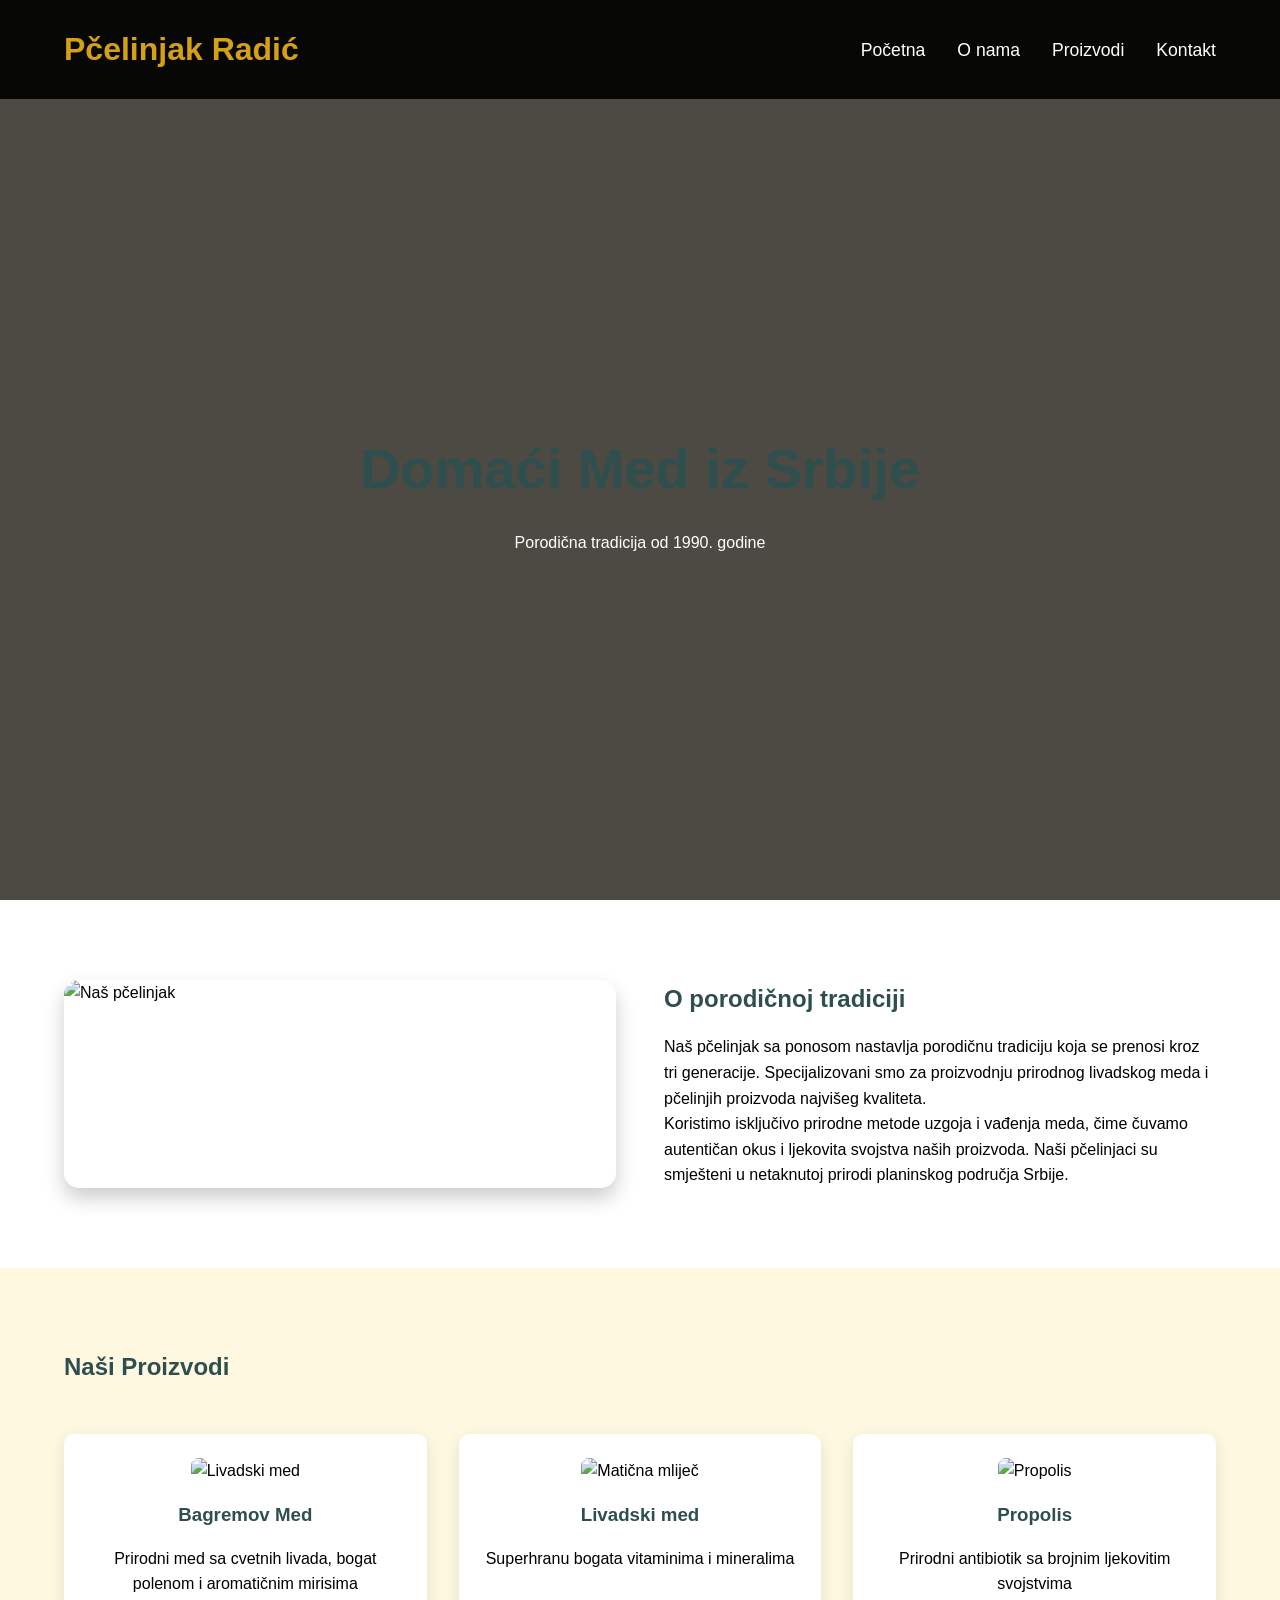
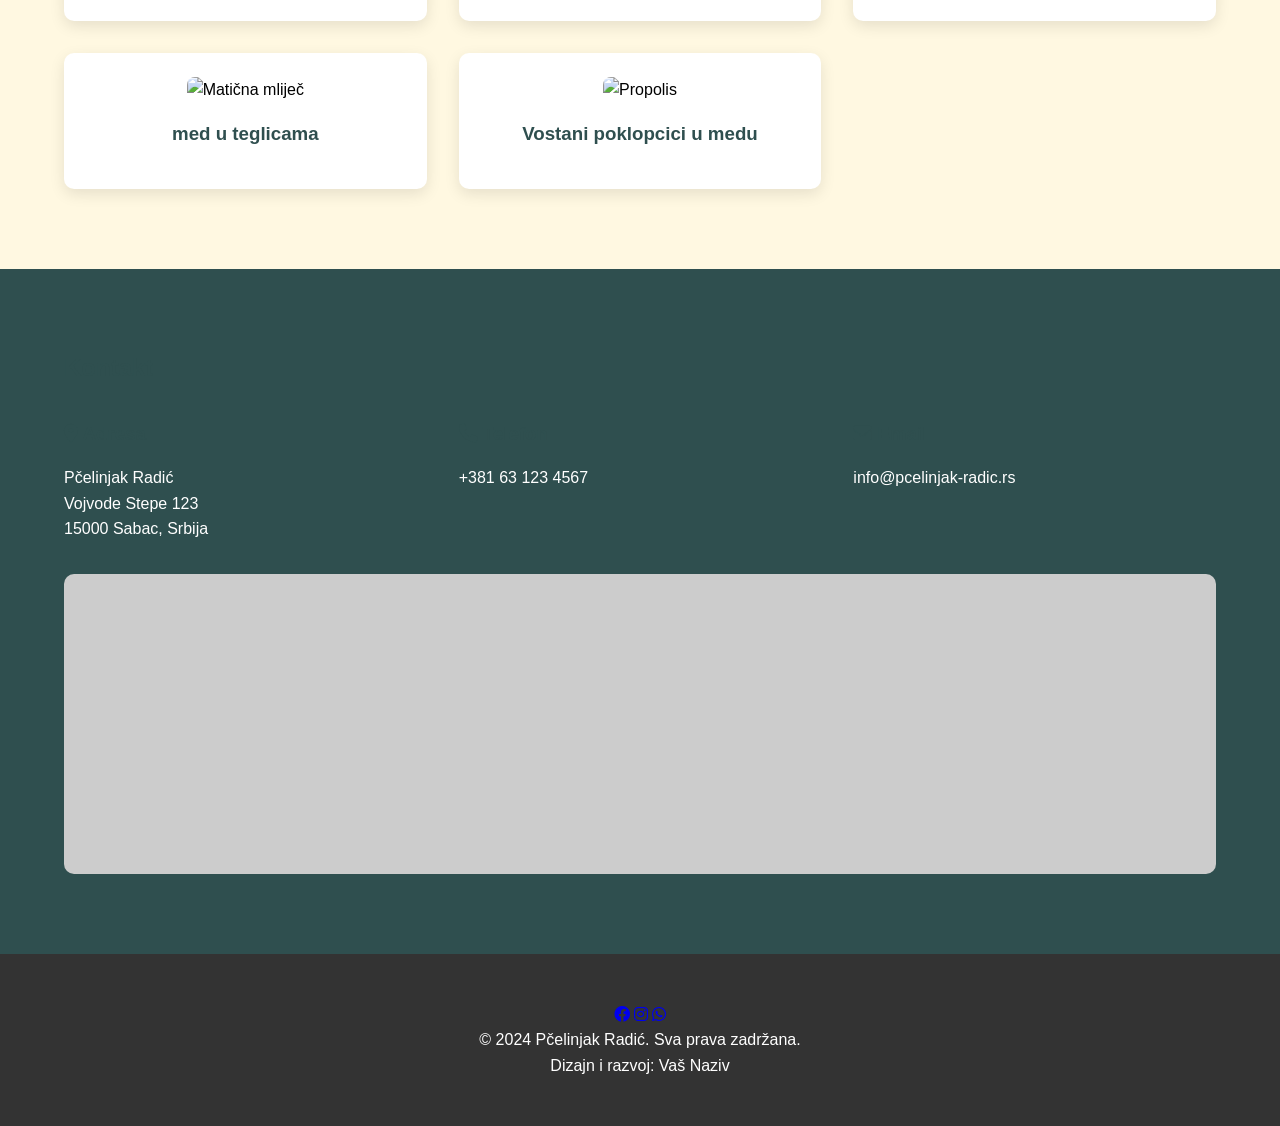
==== index.html @ 293cdcd5 "Update index.html" ====
<!DOCTYPE html>
<html lang="sr-RS" dir="ltr">
<head>
    <meta charset="UTF-8">
    <meta name="viewport" content="width=device-width, initial-scale=1.0">
    <meta name="description" content="Porodični pčelinjak Radić - Proizvodnja prirodnog meda i pčelinjih proizvoda. Tradicija od 1990. godine sa ljubavlju prema pčelama.">
    <meta name="keywords" content="med, pčelinjak, prirodni med, livadski med, matična mliječ, pčelinji vosak, Radić">
    <meta name="author" content="Pčelinjak Radić">
    <meta property="og:title" content="Pčelinjak Radić - Domaći Med iz Srbije">
    <meta property="og:type" content="website">
    <link rel="canonical" href="https://www.pcelinjak-racic.rs">
    
    <title>Pčelinjak Radić - Proizvodnja Prirodnog Meda</title>
    <link rel="stylesheet" href="https://cdnjs.cloudflare.com/ajax/libs/font-awesome/6.0.0/css/all.min.css">
    <style>
        /* Reset i osnovni stilovi */
        * {
            margin: 0;
            padding: 0;
            box-sizing: border-box;
            font-family: 'Segoe UI', Tahoma, Geneva, Verdana, sans-serif;
        }

        :root {
            --primary-color: #d4a017;
            --secondary-color: #2f4f4f;
            --light-color: #fff8e1;
        }

        body {
            background-color: var(--light-color);
            overflow-x: hidden;
            line-height: 1.6;
        }

        h1, h2, h3 {
            color: var(--secondary-color);
            margin-bottom: 1rem;
        }

        /* Header */
        header {
            background: linear-gradient(rgba(0,0,0,0.7), rgba(0,0,0,0.7)), url('https://i.imgur.com/X7SrD2R.png');
            background-size: cover;
            background-position: center;
            height: 100vh;
            color: white;
            position: relative;
        }

        /* Navigacija */
        nav {
            display: flex;
            justify-content: space-between;
            padding: 1.5rem 5%;
            position: fixed;
            width: 100%;
            background: rgba(0,0,0,0.9);
            z-index: 1000;
        }

        .logo {
            font-size: 2rem;
            color: var(--primary-color);
            font-weight: 700;
        }

        .nav-links {
            display: flex;
            gap: 2rem;
            align-items: center;
        }

        .nav-links a {
            color: white;
            text-decoration: none;
            transition: 0.3s;
            font-size: 1.1rem;
        }

        .mobile-menu-btn {
            display: none;
            background: none;
            border: none;
            color: white;
            font-size: 1.5rem;
            cursor: pointer;
        }

        /* Hero sekcija */
        .hero {
            display: flex;
            align-items: center;
            justify-content: center;
            height: 100%;
            text-align: center;
            padding-top: 80px;
        }

        .hero-content h1 {
            font-size: 3.5rem;
            margin-bottom: 1rem;
            animation: slideDown 1s ease;
        }

        /* O nama sekcija */
        .about {
            padding: 5rem 5%;
            display: grid;
            grid-template-columns: 1fr 1fr;
            gap: 3rem;
            background: white;
        }

        .about-img {
            border-radius: 15px;
            overflow: hidden;
            box-shadow: 0 10px 20px rgba(0,0,0,0.2);
        }

        .about-img img {
            width: 100%;
            height: 100%;
            object-fit: cover;
        }

        /* Proizvodi sekcija */
        .products {
            padding: 5rem 5%;
        }

        .product-grid {
            display: grid;
            grid-template-columns: repeat(auto-fit, minmax(300px, 1fr));
            gap: 2rem;
            margin-top: 3rem;
        }

        .product-card {
            background: white;
            padding: 1.5rem;
            border-radius: 10px;
            box-shadow: 0 5px 15px rgba(0,0,0,0.1);
            transition: 0.3s;
            text-align: center;
        }

        .product-card img {
            width: 100%;
            height: 200px;
            object-fit: cover;
            border-radius: 8px;
            margin-bottom: 1rem;
        }

        /* Kontakt sekcija */
        .contact {
            padding: 5rem 5%;
            background: var(--secondary-color);
            color: white;
        }

        .contact-info {
            display: grid;
            grid-template-columns: repeat(auto-fit, minmax(250px, 1fr));
            gap: 2rem;
            margin-top: 2rem;
        }

        .contact-map {
            height: 300px;
            background: #ccc;
            margin-top: 2rem;
            border-radius: 10px;
            overflow: hidden;
        }

        /* Footer */
        footer {
            background: #333;
            color: white;
            padding: 3rem 5%;
            text-align: center;
        }

        /* Responsive design */
        @media (max-width: 768px) {
            .nav-links {
                display: none;
                position: fixed;
                top: 70px;
                left: 0;
                right: 0;
                background: rgba(0,0,0,0.9);
                flex-direction: column;
                padding: 2rem;
                text-align: center;
            }

            .nav-links.active {
                display: flex;
            }

            .mobile-menu-btn {
                display: block;
            }

            .about {
                grid-template-columns: 1fr;
            }

            .hero-content h1 {
                font-size: 2.5rem;
            }
        }

        @keyframes slideDown {
            from { transform: translateY(-50px); opacity: 0; }
            to { transform: translateY(0); opacity: 1; }
        }
    </style>
</head>
<body>
    <header>
        <nav>
            <div class="logo">Pčelinjak Radić</div>
            <button class="mobile-menu-btn"><i class="fas fa-bars"></i></button>
            <div class="nav-links">
                <a href="#home">Početna</a>
                <a href="#about">O nama</a>
                <a href="#products">Proizvodi</a>
                <a href="#contact">Kontakt</a>
            </div>
        </nav>

        <div class="hero">
            <div class="hero-content">
                <h1>Domaći Med iz Srbije</h1>
                <p>Porodična tradicija od 1990. godine</p>
            </div>
        </div>
    </header>

    <section id="about" class="about">
        <div class="about-img">
            <img src="https://i.imgur.com/X7SrD2R.png" alt="Naš pčelinjak">
        </div>
        <div class="about-content">
            <h2>O porodičnoj tradiciji</h2>
            <p>Naš pčelinjak sa ponosom nastavlja porodičnu tradiciju koja se prenosi kroz tri generacije. Specijalizovani smo za proizvodnju prirodnog livadskog meda i pčelinjih proizvoda najvišeg kvaliteta.</p>
            <p>Koristimo isključivo prirodne metode uzgoja i vađenja meda, čime čuvamo autentičan okus i ljekovita svojstva naših proizvoda. Naši pčelinjaci su smješteni u netaknutoj prirodi planinskog područja Srbije.</p>
        </div>
    </section>

    <section id="products" class="products">
        <h2>Naši Proizvodi</h2>
        <div class="product-grid">
            <div class="product-card">
                <img src="https://i.imgur.com/xYsUoXk.jpeg" alt="Livadski med">
                <h3>Bagremov Med</h3>
                <p>Prirodni med sa cvetnih livada, bogat polenom i aromatičnim mirisima</p>
            </div>
            <div class="product-card">
                <img src="https://i.imgur.com/Kaq1NYM.jpeg" alt="Matična mliječ">
                <h3>Livadski med</h3>
                <p>Superhranu bogata vitaminima i mineralima</p>
            </div>

            <div class="product-card">
                <img src="https://i.imgur.com/5dcVVcs.jpeg" alt="Propolis">
                <h3>Propolis</h3>
                <p>Prirodni antibiotik sa brojnim ljekovitim svojstvima</p>
            </div>
            <div class="product-card">
                <img src="https://i.imgur.com/Fu16K27.jpeg" alt="Matična mliječ">
                <h3>med u teglicama</h3>
            </div>
            <div class="product-card">
                <img src="https://i.imgur.com/QdK9xrw.png" alt="Propolis">
                <h3>Vostani poklopcici u medu</h3>
            </div>
        </div>
    </section>

    <section id="contact" class="contact">
        <h2>Kontakt</h2>
        <div class="contact-info">
            <div>
                <h3><i class="fas fa-map-marker-alt"></i> Adresa</h3>
                <p>Pčelinjak Radić<br>Vojvode Stepe 123<br>15000 Sabac, Srbija</p>
            </div>
            <div>
                <h3><i class="fas fa-phone"></i> Telefon</h3>
                <p>+381 63 123 4567</p>
            </div>
            <div>
                <h3><i class="fas fa-envelope"></i> Email</h3>
                <p>info@pcelinjak-radic.rs</p>
            </div>
        </div>
        <div class="contact-map">
            <!-- Ubaciti Google Maps iframe -->
            <iframe src="https://www.google.com/maps/embed/v1/place?q=pcelinjak+radic&key=AIzaSyBFw0Qbyq9zTFTd-tUY6dZWTgaQzuU17R8" 
                    width="100%" 
                    height="300" 
                    style="border:0;" 
                    allowfullscreen="" 
                    loading="lazy" 
                    referrerpolicy="no-referrer-when-downgrade">
            </iframe>
        </div>
    </section>

    <footer>
        <div class="social-links">
            <a href="#"><i class="fab fa-facebook"></i></a>
            <a href="#"><i class="fab fa-instagram"></i></a>
            <a href="#"><i class="fab fa-whatsapp"></i></a>
        </div>
        <p>&copy; 2024 Pčelinjak Radić. Sva prava zadržana.</p>
        <p>Dizajn i razvoj: Vaš Naziv</p>
    </footer>

    <script src="https://code.jquery.com/jquery-3.6.0.min.js"></script>
<script>
    // Mobile menu
    $('.mobile-menu-btn').click(function() {
        $('.nav-links').toggleClass('active');
    });

    // Smooth scroll i zatvaranje menija
    $('.nav-links a').on('click', function(e) {
        e.preventDefault();
        const target = $(this).attr('href');
        
        // Zatvori mobilni meni
        $('.nav-links').removeClass('active');
        
        // Smooth scroll do sekcije
        $('html, body').animate({
            scrollTop: $(target).offset().top - 70
        }, 500);
    });

    // Animacija proizvoda
    $(window).scroll(function() {
        $('.product-card').each(function() {
            if ($(this).offset().top < $(window).scrollTop() + $(window).height() * 0.8) {
                $(this).css({
                    'transform': 'translateY(0)',
                    'opacity': '1'
                });
            }
        });
    });

    // Zatvaranje menija pri kliku van njega (za mobilni prikaz)
    $(document).on('click', function(e) {
        if (!$(e.target).closest('.nav-links, .mobile-menu-btn').length) {
            $('.nav-links').removeClass('active');
        }
    });
</script>
</body>
</html>
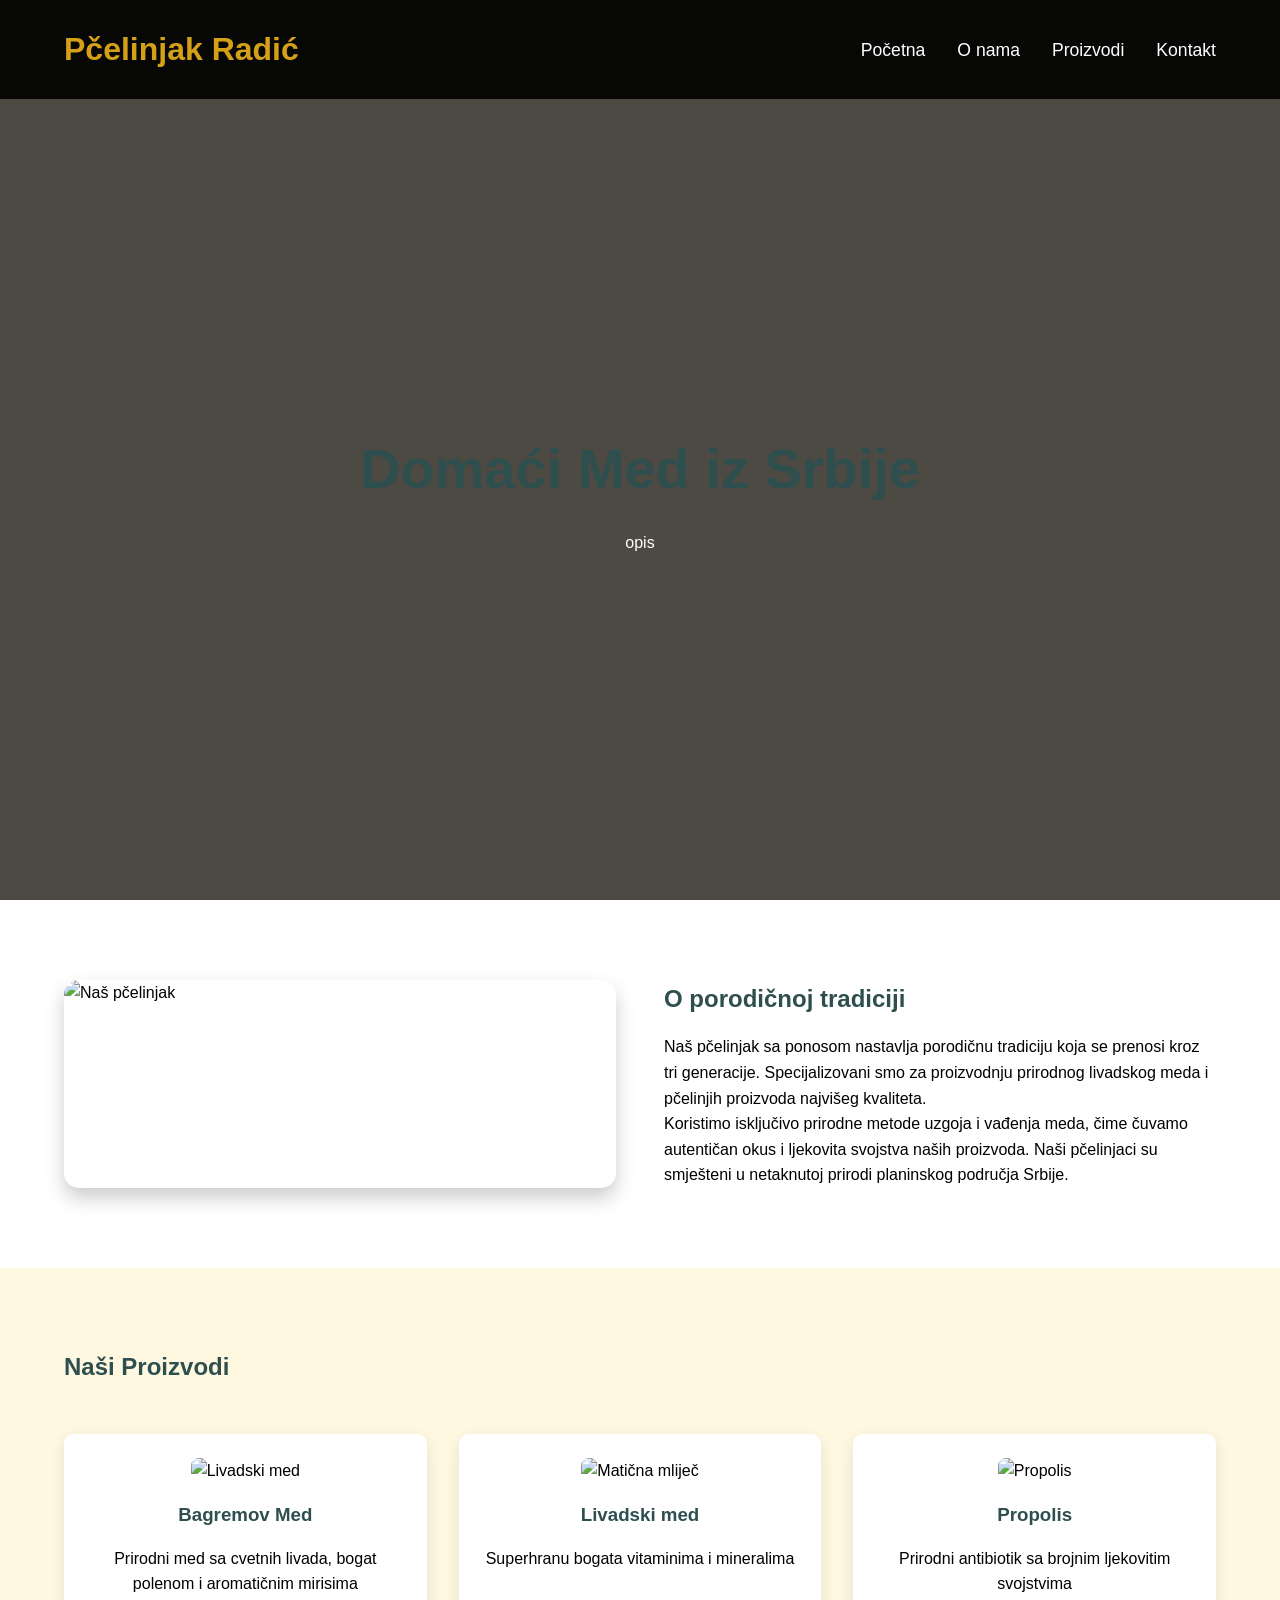
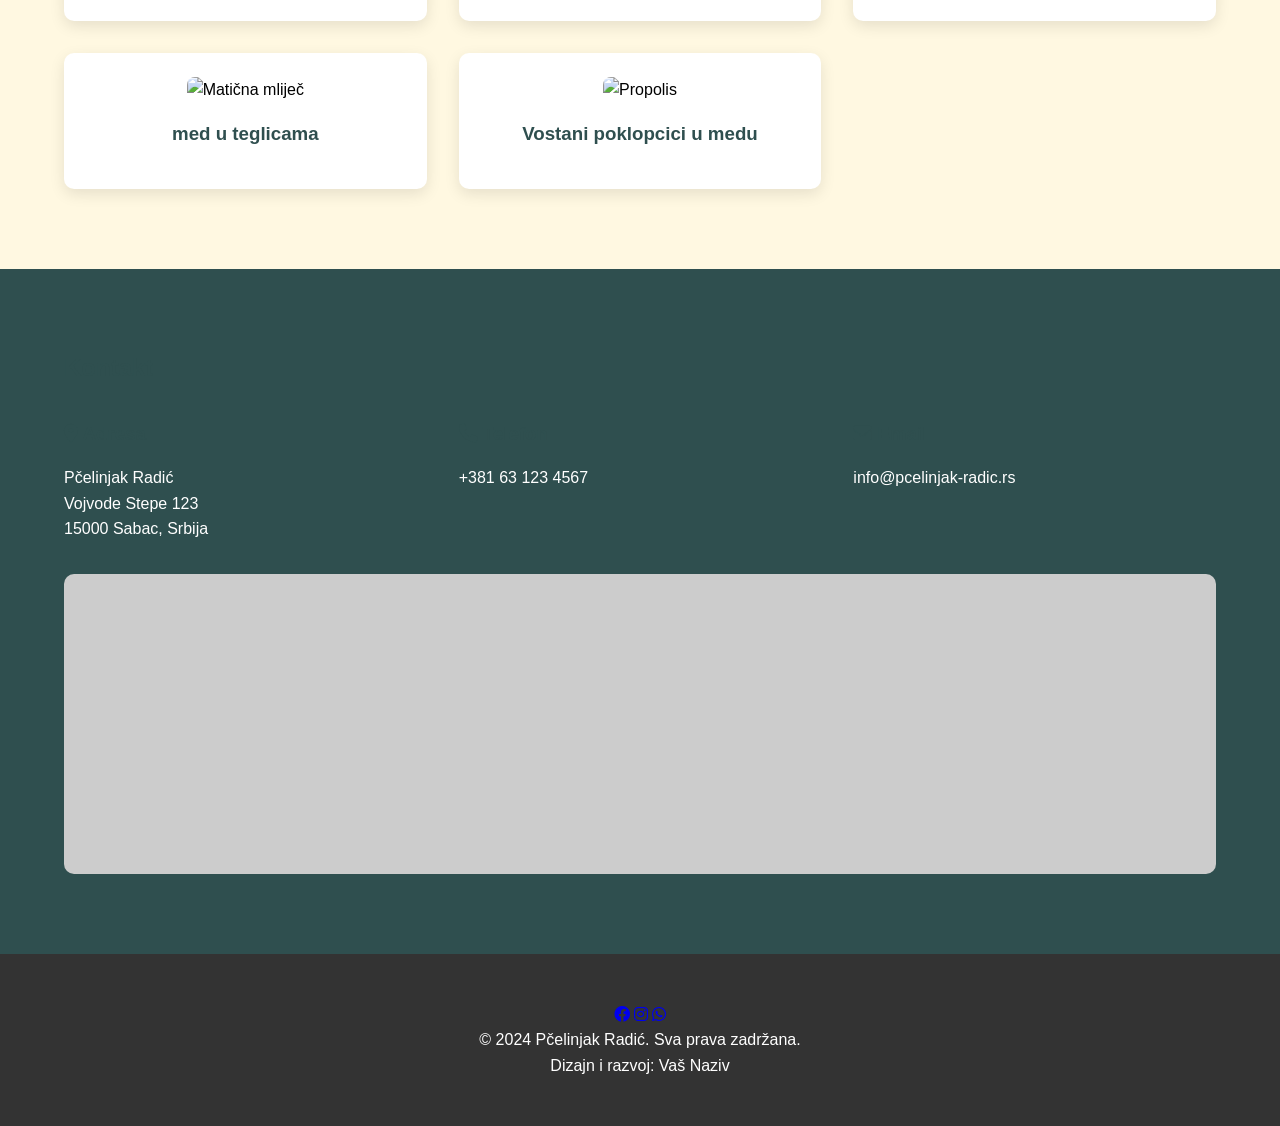
==== commit f90ab0a7: "Update index.html" ====
--- a/index.html
+++ b/index.html
@@ -3,7 +3,7 @@
 <head>
     <meta charset="UTF-8">
     <meta name="viewport" content="width=device-width, initial-scale=1.0">
-    <meta name="description" content="Porodični pčelinjak Radić - Proizvodnja prirodnog meda i pčelinjih proizvoda. Tradicija od 1990. godine sa ljubavlju prema pčelama.">
+    <meta name="description" content="Porodični pčelinjak Radić - Proizvodnja prirodnog meda i pčelinjih proizvoda">
     <meta name="keywords" content="med, pčelinjak, prirodni med, livadski med, matična mliječ, pčelinji vosak, Radić">
     <meta name="author" content="Pčelinjak Radić">
     <meta property="og:title" content="Pčelinjak Radić - Domaći Med iz Srbije">
@@ -236,7 +236,7 @@
         <div class="hero">
             <div class="hero-content">
                 <h1>Domaći Med iz Srbije</h1>
-                <p>Porodična tradicija od 1990. godine</p>
+                <p>opis</p>
             </div>
         </div>
     </header>
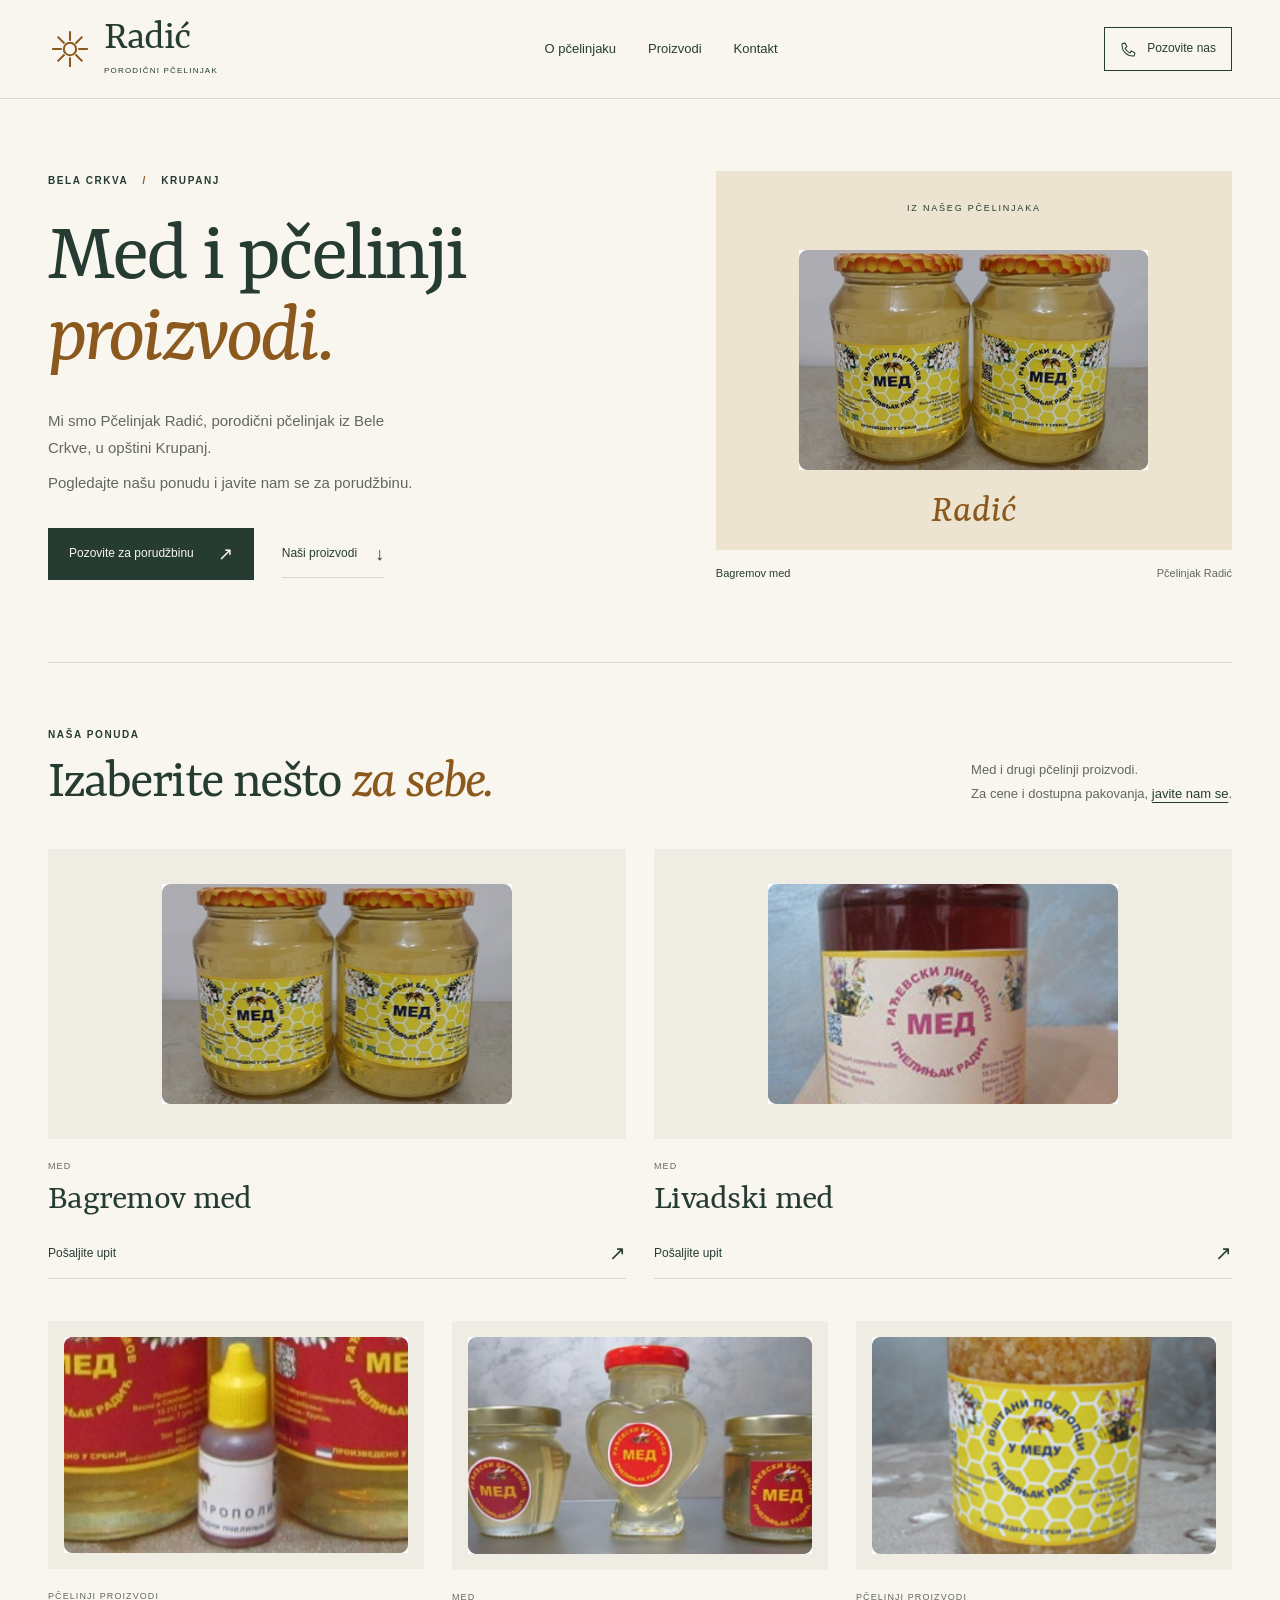
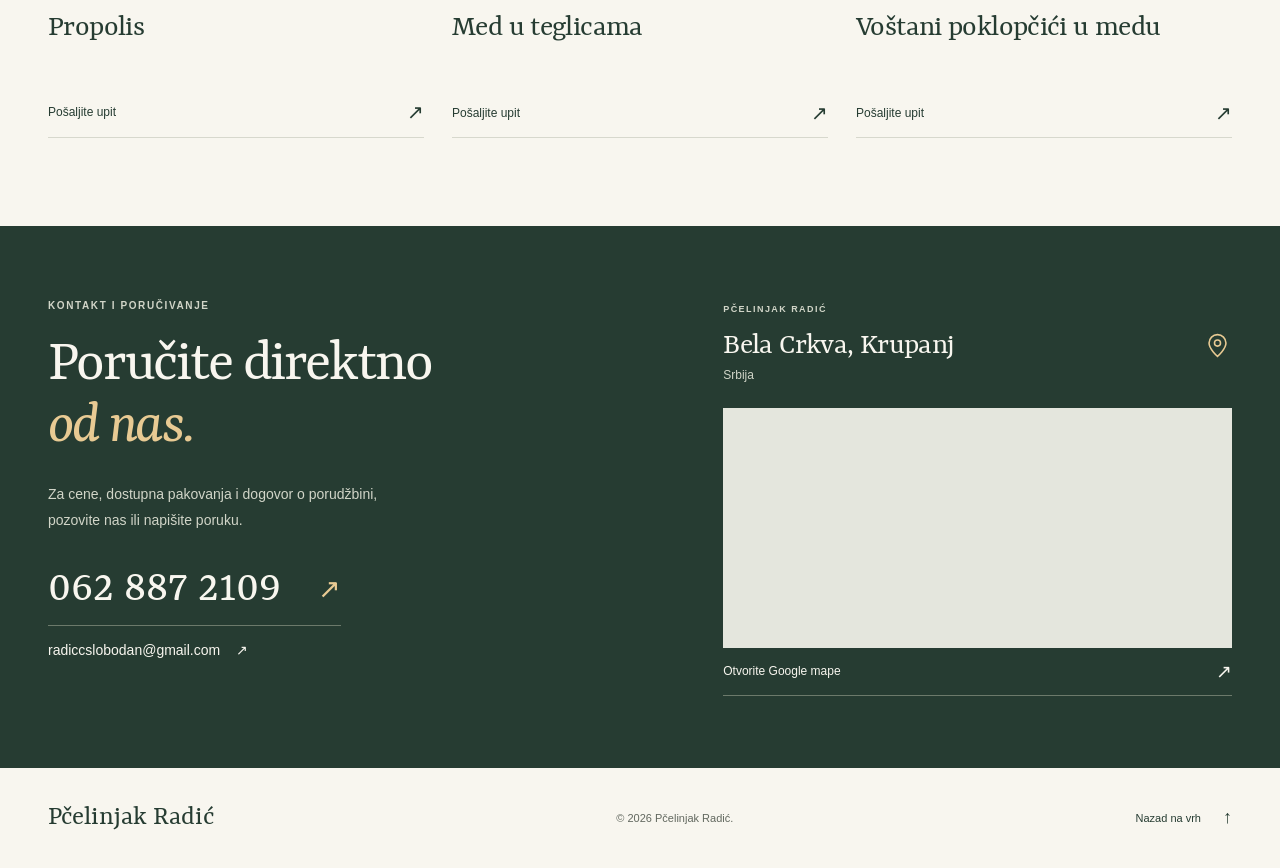
==== commit ccaf1ad4: "Redizajn sajta Pčelinjak Radić" ====
--- a/index.html
+++ b/index.html
@@ -1,365 +1,118 @@
 <!DOCTYPE html>
-<html lang="sr-RS" dir="ltr">
+<html lang="sr-Latn">
 <head>
-    <meta charset="UTF-8">
-    <meta name="viewport" content="width=device-width, initial-scale=1.0">
-    <meta name="description" content="Porodični pčelinjak Radić - Proizvodnja prirodnog meda i pčelinjih proizvoda">
-    <meta name="keywords" content="med, pčelinjak, prirodni med, livadski med, matična mliječ, pčelinji vosak, Radić">
-    <meta name="author" content="Pčelinjak Radić">
-    <meta property="og:title" content="Pčelinjak Radić - Domaći Med iz Srbije">
-    <meta property="og:type" content="website">
-    <link rel="canonical" href="https://www.pcelinjak-racic.rs">
-    
-    <title>Pčelinjak Radić - Proizvodnja Prirodnog Meda</title>
-    <link rel="stylesheet" href="https://cdnjs.cloudflare.com/ajax/libs/font-awesome/6.0.0/css/all.min.css">
-    <style>
-        /* Reset i osnovni stilovi */
-        * {
-            margin: 0;
-            padding: 0;
-            box-sizing: border-box;
-            font-family: 'Segoe UI', Tahoma, Geneva, Verdana, sans-serif;
-        }
-
-        :root {
-            --primary-color: #d4a017;
-            --secondary-color: #2f4f4f;
-            --light-color: #fff8e1;
-        }
-
-        body {
-            background-color: var(--light-color);
-            overflow-x: hidden;
-            line-height: 1.6;
-        }
-
-        h1, h2, h3 {
-            color: var(--secondary-color);
-            margin-bottom: 1rem;
-        }
-
-        /* Header */
-        header {
-            background: linear-gradient(rgba(0,0,0,0.7), rgba(0,0,0,0.7)), url('https://i.imgur.com/X7SrD2R.png');
-            background-size: cover;
-            background-position: center;
-            height: 100vh;
-            color: white;
-            position: relative;
-        }
-
-        /* Navigacija */
-        nav {
-            display: flex;
-            justify-content: space-between;
-            padding: 1.5rem 5%;
-            position: fixed;
-            width: 100%;
-            background: rgba(0,0,0,0.9);
-            z-index: 1000;
-        }
-
-        .logo {
-            font-size: 2rem;
-            color: var(--primary-color);
-            font-weight: 700;
-        }
-
-        .nav-links {
-            display: flex;
-            gap: 2rem;
-            align-items: center;
-        }
-
-        .nav-links a {
-            color: white;
-            text-decoration: none;
-            transition: 0.3s;
-            font-size: 1.1rem;
-        }
-
-        .mobile-menu-btn {
-            display: none;
-            background: none;
-            border: none;
-            color: white;
-            font-size: 1.5rem;
-            cursor: pointer;
-        }
-
-        /* Hero sekcija */
-        .hero {
-            display: flex;
-            align-items: center;
-            justify-content: center;
-            height: 100%;
-            text-align: center;
-            padding-top: 80px;
-        }
-
-        .hero-content h1 {
-            font-size: 3.5rem;
-            margin-bottom: 1rem;
-            animation: slideDown 1s ease;
-        }
-
-        /* O nama sekcija */
-        .about {
-            padding: 5rem 5%;
-            display: grid;
-            grid-template-columns: 1fr 1fr;
-            gap: 3rem;
-            background: white;
-        }
-
-        .about-img {
-            border-radius: 15px;
-            overflow: hidden;
-            box-shadow: 0 10px 20px rgba(0,0,0,0.2);
-        }
-
-        .about-img img {
-            width: 100%;
-            height: 100%;
-            object-fit: cover;
-        }
-
-        /* Proizvodi sekcija */
-        .products {
-            padding: 5rem 5%;
-        }
-
-        .product-grid {
-            display: grid;
-            grid-template-columns: repeat(auto-fit, minmax(300px, 1fr));
-            gap: 2rem;
-            margin-top: 3rem;
-        }
-
-        .product-card {
-            background: white;
-            padding: 1.5rem;
-            border-radius: 10px;
-            box-shadow: 0 5px 15px rgba(0,0,0,0.1);
-            transition: 0.3s;
-            text-align: center;
-        }
-
-        .product-card img {
-            width: 100%;
-            height: 200px;
-            object-fit: cover;
-            border-radius: 8px;
-            margin-bottom: 1rem;
-        }
-
-        /* Kontakt sekcija */
-        .contact {
-            padding: 5rem 5%;
-            background: var(--secondary-color);
-            color: white;
-        }
-
-        .contact-info {
-            display: grid;
-            grid-template-columns: repeat(auto-fit, minmax(250px, 1fr));
-            gap: 2rem;
-            margin-top: 2rem;
-        }
-
-        .contact-map {
-            height: 300px;
-            background: #ccc;
-            margin-top: 2rem;
-            border-radius: 10px;
-            overflow: hidden;
-        }
-
-        /* Footer */
-        footer {
-            background: #333;
-            color: white;
-            padding: 3rem 5%;
-            text-align: center;
-        }
-
-        /* Responsive design */
-        @media (max-width: 768px) {
-            .nav-links {
-                display: none;
-                position: fixed;
-                top: 70px;
-                left: 0;
-                right: 0;
-                background: rgba(0,0,0,0.9);
-                flex-direction: column;
-                padding: 2rem;
-                text-align: center;
-            }
-
-            .nav-links.active {
-                display: flex;
-            }
-
-            .mobile-menu-btn {
-                display: block;
-            }
-
-            .about {
-                grid-template-columns: 1fr;
-            }
-
-            .hero-content h1 {
-                font-size: 2.5rem;
-            }
-        }
-
-        @keyframes slideDown {
-            from { transform: translateY(-50px); opacity: 0; }
-            to { transform: translateY(0); opacity: 1; }
-        }
-    </style>
+  <meta charset="utf-8">
+  <meta name="viewport" content="width=device-width, initial-scale=1">
+  <meta name="theme-color" content="#263c32">
+  <title>Pčelinjak Radić — Med i pčelinji proizvodi</title>
+  <meta name="description" content="Porodični Pčelinjak Radić iz Bele Crkve, Krupanj. Bagremov i livadski med, propolis i pčelinji proizvodi. Za porudžbine pozovite 062 887 2109.">
+  <meta property="og:title" content="Pčelinjak Radić — Med i pčelinji proizvodi">
+  <meta property="og:description" content="Porodični pčelinjak u Beloj Crkvi, Krupanj. Pogledajte ponudu i poručite direktno: 062 887 2109.">
+  <meta property="og:type" content="website">
+  <meta property="og:locale" content="sr_RS">
+  <link rel="icon" href="assets/favicon.svg" type="image/svg+xml">
+  <link rel="preload" href="assets/fonts/yrsa-regular.woff2" as="font" type="font/woff2" crossorigin>
+  <link rel="stylesheet" href="style.css">
+  <script src="script.js" defer></script>
 </head>
 <body>
-    <header>
-        <nav>
-            <div class="logo">Pčelinjak Radić</div>
-            <button class="mobile-menu-btn"><i class="fas fa-bars"></i></button>
-            <div class="nav-links">
-                <a href="#home">Početna</a>
-                <a href="#about">O nama</a>
-                <a href="#products">Proizvodi</a>
-                <a href="#contact">Kontakt</a>
-            </div>
-        </nav>
+  <a class="skip-link" href="#main">Pređi na sadržaj</a>
+  <header class="header">
+    <div class="header-inner wrap">
+      <a class="brand" href="#pocetna" aria-label="Pčelinjak Radić — početna">
+        <svg class="brand-mark" viewBox="0 0 64 64" fill="none" aria-hidden="true"><path d="M32 6v14m0 24v14M6 32h14m24 0h14M14 14l10 10m16 16 10 10M14 50l10-10m16-16 10-10" stroke="currentColor" stroke-width="3"/><circle cx="32" cy="32" r="9" stroke="currentColor" stroke-width="3"/></svg>
+        <span class="brand-name">Radić<span class="brand-caption">PORODIČNI PČELINJAK</span></span>
+      </a>
+      <nav id="navigation" class="navigation" aria-label="Glavna navigacija">
+        <a href="#pocetna">O pčelinjaku</a>
+        <a href="#proizvodi">Proizvodi</a>
+        <a href="#kontakt">Kontakt</a>
+      </nav>
+      <div class="header-actions">
+        <a class="header-call" href="tel:+381628872109"><svg viewBox="0 0 24 24" fill="none" stroke="currentColor" stroke-width="1.5" aria-hidden="true"><path d="m7 3 3 5-3 2c1.5 3.5 3.5 5.5 7 7l2-3 5 3-1 4C10 22 2 14 3 4Z" stroke-linejoin="round"/></svg><span>Pozovite nas</span></a>
+        <button class="menu-toggle" type="button" aria-expanded="false" aria-controls="navigation" aria-label="Otvori meni" hidden><span></span><span></span></button>
+      </div>
+    </div>
+  </header>
 
-        <div class="hero">
-            <div class="hero-content">
-                <h1>Domaći Med iz Srbije</h1>
-                <p>opis</p>
-            </div>
+  <main id="main">
+    <section class="hero wrap" id="pocetna" aria-labelledby="hero-title">
+      <div class="hero-copy">
+        <p class="eyebrow">BELA CRKVA <span aria-hidden="true">/</span> KRUPANJ</p>
+        <h1 id="hero-title">Med i pčelinji<br><em>proizvodi.</em></h1>
+        <p class="hero-description">Mi smo Pčelinjak Radić, porodični pčelinjak iz Bele Crkve, u opštini Krupanj.</p>
+        <p class="hero-description">Pogledajte našu ponudu i javite nam se za porudžbinu.</p>
+        <div class="hero-actions">
+          <a class="button" href="tel:+381628872109">Pozovite za porudžbinu <span aria-hidden="true">↗</span></a>
+          <a class="text-link" href="#proizvodi">Naši proizvodi <span aria-hidden="true">↓</span></a>
         </div>
-    </header>
-
-    <section id="about" class="about">
-        <div class="about-img">
-            <img src="https://i.imgur.com/X7SrD2R.png" alt="Naš pčelinjak">
+      </div>
+      <figure class="hero-photo">
+        <div class="hero-photo-frame">
+          <span class="photo-heading">IZ NAŠEG PČELINJAKA</span>
+          <picture>
+            <source srcset="assets/bagrem.webp" type="image/webp">
+            <img src="assets/bagrem.png" width="349" height="220" alt="Dve tegle bagremovog meda Pčelinjaka Radić sa originalnim žutim etiketama" fetchpriority="high">
+          </picture>
+          <span class="photo-signature" aria-hidden="true">Radić</span>
         </div>
-        <div class="about-content">
-            <h2>O porodičnoj tradiciji</h2>
-            <p>Naš pčelinjak sa ponosom nastavlja porodičnu tradiciju koja se prenosi kroz tri generacije. Specijalizovani smo za proizvodnju prirodnog livadskog meda i pčelinjih proizvoda najvišeg kvaliteta.</p>
-            <p>Koristimo isključivo prirodne metode uzgoja i vađenja meda, čime čuvamo autentičan okus i ljekovita svojstva naših proizvoda. Naši pčelinjaci su smješteni u netaknutoj prirodi planinskog područja Srbije.</p>
-        </div>
+        <figcaption><span>Bagremov med</span><span>Pčelinjak Radić</span></figcaption>
+      </figure>
     </section>
 
-    <section id="products" class="products">
-        <h2>Naši Proizvodi</h2>
-        <div class="product-grid">
-            <div class="product-card">
-                <img src="https://i.imgur.com/xYsUoXk.jpeg" alt="Livadski med">
-                <h3>Bagremov Med</h3>
-                <p>Prirodni med sa cvetnih livada, bogat polenom i aromatičnim mirisima</p>
-            </div>
-            <div class="product-card">
-                <img src="https://i.imgur.com/Kaq1NYM.jpeg" alt="Matična mliječ">
-                <h3>Livadski med</h3>
-                <p>Superhranu bogata vitaminima i mineralima</p>
-            </div>
-
-            <div class="product-card">
-                <img src="https://i.imgur.com/5dcVVcs.jpeg" alt="Propolis">
-                <h3>Propolis</h3>
-                <p>Prirodni antibiotik sa brojnim ljekovitim svojstvima</p>
-            </div>
-            <div class="product-card">
-                <img src="https://i.imgur.com/Fu16K27.jpeg" alt="Matična mliječ">
-                <h3>med u teglicama</h3>
-            </div>
-            <div class="product-card">
-                <img src="https://i.imgur.com/QdK9xrw.png" alt="Propolis">
-                <h3>Vostani poklopcici u medu</h3>
-            </div>
-        </div>
+    <section class="products wrap section" id="proizvodi" aria-labelledby="products-title">
+      <div class="section-heading">
+        <div><p class="eyebrow">NAŠA PONUDA</p><h2 id="products-title">Izaberite nešto <em>za sebe.</em></h2></div>
+        <p>Med i drugi pčelinji proizvodi.<br>Za cene i dostupna pakovanja, <a href="#kontakt">javite nam se</a>.</p>
+      </div>
+      <div class="product-grid">
+        <article class="product product-featured">
+          <div class="product-photo"><picture><source srcset="assets/bagrem.webp" type="image/webp"><img src="assets/bagrem.png" width="349" height="220" alt="Bagremov med u dve tegle sa žutim etiketama Pčelinjaka Radić" loading="lazy" decoding="async"></picture></div>
+          <div class="product-info"><div><p class="product-kind">MED</p><h3>Bagremov med</h3></div><a class="product-inquiry" href="mailto:radiccslobodan@gmail.com?subject=Upit%20za%20bagremov%20med" aria-label="Pošaljite upit mejlom za bagremov med"><span>Pošaljite upit</span><span aria-hidden="true">↗</span></a></div>
+        </article>
+        <article class="product product-featured">
+          <div class="product-photo"><picture><source srcset="assets/livada.webp" type="image/webp"><img src="assets/livada.png" width="350" height="220" alt="Tegla livadskog meda sa originalnom etiketom Pčelinjaka Radić" loading="lazy" decoding="async"></picture></div>
+          <div class="product-info"><div><p class="product-kind">MED</p><h3>Livadski med</h3></div><a class="product-inquiry" href="mailto:radiccslobodan@gmail.com?subject=Upit%20za%20livadski%20med" aria-label="Pošaljite upit mejlom za livadski med"><span>Pošaljite upit</span><span aria-hidden="true">↗</span></a></div>
+        </article>
+        <article class="product">
+          <div class="product-photo"><picture><source srcset="assets/propolis.webp" type="image/webp"><img src="assets/propolis.png" width="350" height="220" alt="Bočica propolisa sa žutim čepom, između dve tegle meda" loading="lazy" decoding="async"></picture></div>
+          <div class="product-info"><div><p class="product-kind">PČELINJI PROIZVODI</p><h3>Propolis</h3></div><a class="product-inquiry" href="mailto:radiccslobodan@gmail.com?subject=Upit%20za%20propolis" aria-label="Pošaljite upit mejlom za propolis"><span>Pošaljite upit</span><span aria-hidden="true">↗</span></a></div>
+        </article>
+        <article class="product">
+          <div class="product-photo"><picture><source srcset="assets/teglice.webp" type="image/webp"><img src="assets/teglice.png" width="349" height="220" alt="Med u tri male teglice različitog oblika sa etiketama Pčelinjaka Radić" loading="lazy" decoding="async"></picture></div>
+          <div class="product-info"><div><p class="product-kind">MED</p><h3>Med u teglicama</h3></div><a class="product-inquiry" href="mailto:radiccslobodan@gmail.com?subject=Upit%20za%20med%20u%20teglicama" aria-label="Pošaljite upit mejlom za med u teglicama"><span>Pošaljite upit</span><span aria-hidden="true">↗</span></a></div>
+        </article>
+        <article class="product">
+          <div class="product-photo"><picture><source srcset="assets/poklopcici.webp" type="image/webp"><img src="assets/poklopcici.png" width="349" height="220" alt="Tegla voštanih poklopčića u medu sa originalnom etiketom" loading="lazy" decoding="async"></picture></div>
+          <div class="product-info"><div><p class="product-kind">PČELINJI PROIZVODI</p><h3>Voštani poklopčići u medu</h3></div><a class="product-inquiry" href="mailto:radiccslobodan@gmail.com?subject=Upit%20za%20vo%C5%A1tane%20poklop%C4%8Di%C4%87e%20u%20medu" aria-label="Pošaljite upit mejlom za voštane poklopčiće u medu"><span>Pošaljite upit</span><span aria-hidden="true">↗</span></a></div>
+        </article>
+      </div>
     </section>
 
-    <section id="contact" class="contact">
-        <h2>Kontakt</h2>
-        <div class="contact-info">
-            <div>
-                <h3><i class="fas fa-map-marker-alt"></i> Adresa</h3>
-                <p>Pčelinjak Radić<br>Vojvode Stepe 123<br>15000 Sabac, Srbija</p>
-            </div>
-            <div>
-                <h3><i class="fas fa-phone"></i> Telefon</h3>
-                <p>+381 63 123 4567</p>
-            </div>
-            <div>
-                <h3><i class="fas fa-envelope"></i> Email</h3>
-                <p>info@pcelinjak-radic.rs</p>
-            </div>
+    <section class="contact" id="kontakt" aria-labelledby="contact-title">
+      <div class="wrap contact-grid">
+        <div class="contact-copy">
+          <p class="eyebrow">KONTAKT I PORUČIVANJE</p>
+          <h2 id="contact-title">Poručite direktno<br><em>od nas.</em></h2>
+          <p class="contact-description">Za cene, dostupna pakovanja i dogovor o porudžbini, pozovite nas ili napišite poruku.</p>
+          <a class="contact-phone" href="tel:+381628872109">062 887 2109 <span aria-hidden="true">↗</span></a>
+          <a class="contact-email" href="mailto:radiccslobodan@gmail.com">radiccslobodan@gmail.com <span aria-hidden="true">↗</span></a>
         </div>
-        <div class="contact-map">
-            <!-- Ubaciti Google Maps iframe -->
-            <iframe src="https://www.google.com/maps/embed/v1/place?q=pcelinjak+radic&key=AIzaSyBFw0Qbyq9zTFTd-tUY6dZWTgaQzuU17R8" 
-                    width="100%" 
-                    height="300" 
-                    style="border:0;" 
-                    allowfullscreen="" 
-                    loading="lazy" 
-                    referrerpolicy="no-referrer-when-downgrade">
-            </iframe>
+        <div class="contact-location">
+          <div class="location-heading"><div><p class="eyebrow">PČELINJAK RADIĆ</p><h3>Bela Crkva, Krupanj</h3><p class="country">Srbija</p></div><span class="location-symbol" aria-hidden="true"><svg viewBox="0 0 24 24" fill="none" stroke="currentColor" stroke-width="1.3"><path d="M19 10c0 5-7 11-7 11S5 15 5 10a7 7 0 1 1 14 0Z"/><circle cx="12" cy="10" r="2.5"/></svg></span></div>
+          <div class="map">
+            <iframe title="Google mapa: pretraga Pčelinjak Radić, Bela Crkva, Krupanj" src="https://maps.google.com/maps?q=P%C4%8Delinjak%20Radi%C4%87%2C%20Bela%20Crkva%2C%20Krupanj&amp;z=13&amp;output=embed" width="480" height="240" loading="lazy" referrerpolicy="no-referrer-when-downgrade" allowfullscreen></iframe>
+          </div>
+          <a class="map-link" href="https://www.google.com/maps/search/?api=1&amp;query=P%C4%8Delinjak%20Radi%C4%87%2C%20Bela%20Crkva%2C%20Krupanj" target="_blank" rel="noopener noreferrer">Otvorite Google mape <span class="sr-only">(novi prozor)</span><span aria-hidden="true">↗</span></a>
         </div>
+      </div>
     </section>
+  </main>
 
-    <footer>
-        <div class="social-links">
-            <a href="#"><i class="fab fa-facebook"></i></a>
-            <a href="#"><i class="fab fa-instagram"></i></a>
-            <a href="#"><i class="fab fa-whatsapp"></i></a>
-        </div>
-        <p>&copy; 2024 Pčelinjak Radić. Sva prava zadržana.</p>
-        <p>Dizajn i razvoj: Vaš Naziv</p>
-    </footer>
-
-    <script src="https://code.jquery.com/jquery-3.6.0.min.js"></script>
-<script>
-    // Mobile menu
-    $('.mobile-menu-btn').click(function() {
-        $('.nav-links').toggleClass('active');
-    });
-
-    // Smooth scroll i zatvaranje menija
-    $('.nav-links a').on('click', function(e) {
-        e.preventDefault();
-        const target = $(this).attr('href');
-        
-        // Zatvori mobilni meni
-        $('.nav-links').removeClass('active');
-        
-        // Smooth scroll do sekcije
-        $('html, body').animate({
-            scrollTop: $(target).offset().top - 70
-        }, 500);
-    });
-
-    // Animacija proizvoda
-    $(window).scroll(function() {
-        $('.product-card').each(function() {
-            if ($(this).offset().top < $(window).scrollTop() + $(window).height() * 0.8) {
-                $(this).css({
-                    'transform': 'translateY(0)',
-                    'opacity': '1'
-                });
-            }
-        });
-    });
-
-    // Zatvaranje menija pri kliku van njega (za mobilni prikaz)
-    $(document).on('click', function(e) {
-        if (!$(e.target).closest('.nav-links, .mobile-menu-btn').length) {
-            $('.nav-links').removeClass('active');
-        }
-    });
-</script>
+  <footer class="footer wrap">
+    <a class="footer-brand" href="#pocetna">Pčelinjak Radić</a>
+    <p>© <span id="year">2026</span> Pčelinjak Radić.</p>
+    <a class="back-top" href="#pocetna">Nazad na vrh <span aria-hidden="true">↑</span></a>
+  </footer>
 </body>
 </html>
--- a/style.css
+++ b/style.css
@@ -0,0 +1,262 @@
+@font-face {
+  font-family: Yrsa;
+  src: url('assets/fonts/yrsa-regular.woff2') format('woff2');
+  font-style: normal;
+  font-weight: 400;
+  font-display: swap;
+}
+@font-face {
+  font-family: Yrsa;
+  src: url('assets/fonts/yrsa-italic.woff2') format('woff2');
+  font-style: italic;
+  font-weight: 400;
+  font-display: swap;
+}
+:root {
+  --paper: #f8f6ef;
+  --ink: #263c32;
+  --muted: #62685f;
+  --honey: #8b591e;
+  --line: #d7d8cd;
+  --mat: #eeece3;
+  --serif: Yrsa, Georgia, serif;
+  --sans: Arial, Helvetica, sans-serif;
+}
+* { box-sizing: border-box; }
+html { scroll-behavior: smooth; scroll-padding-top: 112px; }
+body { margin: 0; color: var(--ink); background: var(--paper); font: 16px/1.65 var(--sans); -webkit-font-smoothing: antialiased; }
+::selection { background: #e6d2a7; color: var(--ink); }
+a { color: inherit; text-decoration: none; }
+button { font: inherit; color: inherit; cursor: pointer; }
+a, button { -webkit-tap-highlight-color: transparent; }
+a:focus-visible, button:focus-visible { outline: 3px solid var(--honey); outline-offset: 5px; }
+.contact a:focus-visible { outline-color: #e8ca93; }
+h1, h2, h3, p, figure { margin: 0; }
+h1, h2, h3 { font-family: var(--serif); font-weight: 400; }
+h1, h2 { letter-spacing: -.035em; text-wrap: balance; }
+h1 { font-size: clamp(68px, 6.8vw, 100px); line-height: .94; }
+h2 { font-size: clamp(42px, 4.3vw, 62px); line-height: 1; }
+h3 { font-size: 31px; line-height: 1.08; letter-spacing: -.02em; }
+em { color: var(--honey); font-weight: 400; }
+img { display: block; max-width: 100%; height: auto; }
+picture { display: block; }
+svg { display: block; }
+.wrap { width: min(1184px, calc(100% - 96px)); margin-inline: auto; }
+.eyebrow { font-size: 10px; font-weight: 600; line-height: 1.5; letter-spacing: .16em; margin-bottom: 22px; }
+.eyebrow > span { padding-inline: 10px; color: var(--honey); }
+.sr-only { position: absolute; width: 1px; height: 1px; padding: 0; margin: -1px; overflow: hidden; clip-path: inset(50%); white-space: nowrap; border: 0; }
+.skip-link { position: fixed; top: 12px; left: 12px; padding: 12px 20px; background: var(--paper); border: 1px solid var(--ink); z-index: 100; transform: translateY(-150%); }
+.skip-link:focus { transform: translateY(0); }
+
+/* Identitet i navigacija. Bez JavaScripta svi linkovi ostaju vidljivi. */
+.header { position: sticky; top: 0; z-index: 20; background: var(--paper); border-bottom: 1px solid var(--line); }
+.header-inner { display: flex; align-items: center; justify-content: space-between; gap: 24px; min-height: 98px; }
+.brand { display: flex; align-items: center; gap: 12px; flex-shrink: 0; }
+.brand-mark { width: 44px; height: 44px; color: var(--honey); }
+.brand-name { font: 42px/.85 var(--serif); letter-spacing: -.025em; }
+.brand-caption { display: block; font: 8px/1.5 var(--sans); letter-spacing: .15em; margin-top: 8px; }
+.navigation { display: flex; gap: 32px; align-items: center; }
+.navigation a { display: flex; align-items: center; min-height: 44px; font-size: 13px; }
+.navigation a:hover, .text-link:hover, .product-inquiry:hover { color: var(--honey); }
+.header-actions { display: flex; align-items: center; gap: 12px; }
+.header-call { display: flex; align-items: center; justify-content: center; gap: 10px; min-height: 44px; padding: 9px 15px; border: 1px solid var(--ink); font-size: 12px; }
+.header-call svg { width: 17px; height: 17px; }
+.header-call:hover { background: var(--ink); color: var(--paper); }
+.menu-toggle { display: none; }
+
+/* Fotografija zadržava originalan kadar i ograničenu veličinu. */
+.hero { display: grid; grid-template-columns: 1.17fr 1fr; gap: 64px; align-items: center; padding-block: 72px 80px; }
+.hero-copy .eyebrow { margin-bottom: 30px; }
+.hero-description { max-width: 370px; color: var(--muted); font-size: 15px; line-height: 1.8; margin-top: 26px; }
+.hero-description + .hero-description { margin-top: 8px; }
+.hero-actions { display: flex; align-items: center; gap: 28px; margin-top: 32px; flex-wrap: wrap; }
+.button { display: inline-flex; align-items: center; justify-content: space-between; gap: 24px; min-height: 52px; padding: 14px 21px; background: var(--ink); color: var(--paper); font-size: 12px; }
+.button:hover { background: #3c5547; }
+.button > span, .text-link > span { font-size: 18px; line-height: 1; }
+.text-link { display: inline-flex; align-items: center; gap: 18px; min-height: 48px; border-bottom: 1px solid var(--line); font-size: 12px; }
+.hero-photo { min-width: 0; }
+.hero-photo-frame { background: #ece3d0; padding: 30px 32px 18px; display: flex; flex-direction: column; align-items: center; }
+.photo-heading { font-size: 9px; letter-spacing: .2em; margin-bottom: 34px; }
+.hero-photo picture { width: 100%; max-width: 349px; }
+.hero-photo img { width: 100%; }
+.photo-signature { font: italic 40px/1 var(--serif); margin-top: 22px; color: var(--honey); }
+.hero-photo figcaption { display: flex; justify-content: space-between; gap: 12px; padding-top: 14px; font-size: 11px; }
+.hero-photo figcaption span:last-child { color: var(--muted); }
+
+/* Katalog: dva meda u prvom redu, ostali proizvodi u drugom. */
+.section { padding-block: 64px 88px; }
+.products { border-top: 1px solid var(--line); }
+.section-heading { display: flex; justify-content: space-between; align-items: flex-end; gap: 40px; margin-bottom: 38px; }
+.section-heading .eyebrow { margin-bottom: 14px; }
+.section-heading > p { font-size: 13px; line-height: 1.8; color: var(--muted); max-width: 300px; padding-bottom: 6px; }
+.section-heading > p a { color: var(--ink); text-decoration: underline; text-underline-offset: 4px; }
+.product-grid { display: grid; grid-template-columns: repeat(6, minmax(0, 1fr)); gap: 42px 28px; }
+.product { grid-column: span 2; min-width: 0; }
+.product-featured { grid-column: span 3; }
+.product-photo { background: var(--mat); display: grid; place-items: center; padding: 16px; min-height: 240px; }
+.product-photo picture { width: 100%; max-width: 350px; }
+.product-photo img { width: 100%; }
+.product-featured .product-photo { min-height: 290px; padding: 28px; }
+.product-info { padding-top: 20px; border-bottom: 1px solid var(--line); }
+.product-kind { font-size: 9px; letter-spacing: .12em; color: var(--muted); margin-bottom: 7px; }
+.product-info h3 { min-height: 68px; }
+.product-featured h3 { min-height: auto; font-size: 36px; }
+.product-inquiry { display: flex; align-items: center; justify-content: space-between; gap: 12px; min-height: 48px; font-size: 12px; margin-top: 10px; }
+.product-inquiry > span:last-child { font-size: 20px; }
+.product-inquiry:hover > span:first-child { text-decoration: underline; text-underline-offset: 4px; }
+
+/* Kontakt zadržava telefon, mejl i postojeću Google pretragu lokacije. */
+.contact { padding-block: 72px; background: var(--ink); color: var(--paper); }
+.contact-grid { display: grid; grid-template-columns: 1.17fr 1fr; gap: 80px; }
+.contact .eyebrow { color: #d1d5c8; }
+.contact h2 { font-size: clamp(48px, 4.8vw, 68px); }
+.contact h2 em { color: #e8ca93; }
+.contact-description { max-width: 340px; margin-top: 24px; color: #d1d5c8; font-size: 14px; line-height: 1.8; }
+.contact-phone { display: flex; align-items: center; justify-content: space-between; gap: 15px; width: fit-content; font: 48px/1.2 var(--serif); margin-top: 28px; min-height: 52px; border-bottom: 1px solid #6c7a6b; padding-bottom: 7px; }
+.contact-phone > span { color: #e8ca93; font: 27px var(--sans); margin-left: 22px; }
+.contact-email { display: flex; align-items: center; gap: 16px; width: fit-content; font-size: 14px; min-height: 48px; overflow-wrap: anywhere; }
+.contact a:hover { color: #e8ca93; }
+.contact-location { min-width: 0; padding-top: 5px; }
+.location-heading { display: flex; justify-content: space-between; gap: 24px; margin-bottom: 22px; }
+.location-heading .eyebrow { margin-bottom: 12px; font-size: 9px; }
+.location-heading h3 { font-size: 31px; }
+.country { font-size: 12px; color: #d1d5c8; margin-top: 4px; }
+.location-symbol { width: 29px; margin-top: 28px; color: #e8ca93; flex-shrink: 0; }
+.map { background: #e4e6dd; height: 240px; }
+.map iframe { display: block; width: 100%; height: 100%; border: 0; }
+.map-link { display: flex; justify-content: space-between; align-items: center; min-height: 48px; border-bottom: 1px solid #6c7a6b; gap: 16px; font-size: 12px; }
+.map-link > span:last-child { font-size: 19px; }
+.footer { display: flex; align-items: center; justify-content: space-between; gap: 24px; padding-block: 28px; }
+.footer-brand { display: flex; align-items: center; font: 28px var(--serif); min-height: 44px; }
+.footer p { font-size: 11px; color: var(--muted); }
+.back-top { display: flex; align-items: center; gap: 22px; font-size: 11px; min-height: 44px; }
+.back-top span { font-size: 18px; }
+
+@media (max-width: 1100px) {
+  .wrap { width: calc(100% - 64px); }
+  .hero { gap: 36px; }
+  .hero-actions { gap: 18px; }
+  .hero-photo-frame { padding-inline: 24px; }
+  .navigation { gap: 24px; }
+  .product-grid { gap: 36px 22px; }
+  .section-heading { gap: 28px; }
+  .section-heading h2 { max-width: 430px; }
+  .product-info h3 { font-size: 28px; }
+  .product-featured h3 { font-size: 34px; }
+  .product-photo { min-height: 200px; padding: 12px; }
+  .product-featured .product-photo { min-height: 260px; padding: 20px; }
+  .contact-grid { gap: 44px; }
+  .contact-phone { font-size: 42px; }
+}
+@media (max-width: 800px) {
+  html { scroll-padding-top: 96px; }
+  .header-inner { min-height: 82px; gap: 16px; flex-wrap: wrap; padding-block: 14px; }
+  .brand-mark { width: 36px; height: 36px; }
+  .brand-name { font-size: 36px; }
+  .brand-caption { font-size: 7px; }
+  .navigation { order: 3; width: 100%; justify-content: space-between; border-top: 1px solid var(--line); padding-top: 10px; }
+  .js .navigation { display: none; }
+  .js .navigation.is-open { display: flex; }
+  .js .menu-toggle { display: flex; }
+  .menu-toggle { flex-direction: column; justify-content: center; align-items: center; gap: 6px; width: 44px; height: 44px; background: transparent; border: 1px solid var(--line); }
+  .menu-toggle span { width: 18px; height: 1px; background: var(--ink); }
+  .menu-toggle[aria-expanded='true'] span:first-child { transform: translateY(3.5px) rotate(45deg); }
+  .menu-toggle[aria-expanded='true'] span:last-child { transform: translateY(-3.5px) rotate(-45deg); }
+  .hero { gap: 28px; padding-block: 52px 60px; grid-template-columns: 1.1fr 1fr; }
+  h1 { font-size: 64px; }
+  .hero-copy .eyebrow { font-size: 9px; margin-bottom: 24px; }
+  .hero-description { font-size: 14px; }
+  .hero-actions { align-items: flex-start; flex-direction: column; gap: 10px; margin-top: 24px; }
+  .hero-photo-frame { padding: 24px 18px 18px; }
+  .photo-heading { font-size: 8px; letter-spacing: .12em; margin-bottom: 25px; }
+  .photo-signature { margin-top: 20px; }
+  .hero-photo figcaption { font-size: 10px; }
+  .section { padding-block: 48px 64px; }
+  .section-heading { flex-direction: column; align-items: flex-start; gap: 20px; }
+  .section-heading h2 { max-width: none; font-size: 48px; }
+  .section-heading > p { max-width: none; }
+  .product-grid { grid-template-columns: repeat(2, minmax(0, 1fr)); gap: 32px 24px; }
+  .product, .product-featured { grid-column: auto; }
+  .product-photo, .product-featured .product-photo { min-height: 220px; padding: 16px; }
+  .product-info h3, .product-featured h3 { font-size: 31px; min-height: 68px; }
+  .contact { padding-block: 56px; }
+  .contact-grid { gap: 30px; grid-template-columns: 1fr 1fr; }
+  .contact h2 { font-size: 48px; }
+  .contact-phone { font-size: 36px; }
+  .contact-phone > span { font-size: 22px; margin-left: 0; }
+  .contact-email { font-size: 12px; gap: 10px; }
+  .location-heading h3 { font-size: 27px; }
+  .map { height: 230px; }
+}
+@media (max-width: 600px) {
+  .wrap { width: calc(100% - 40px); }
+  .header-inner { min-height: 78px; gap: 10px; }
+  .brand { gap: 8px; }
+  .brand-mark { width: 30px; height: 30px; }
+  .brand-name { font-size: 33px; }
+  .brand-caption { font-size: 6px; letter-spacing: .12em; margin-top: 6px; }
+  .header-actions { gap: 8px; }
+  .header-call { padding-inline: 10px; gap: 7px; font-size: 11px; }
+  .header-call svg { width: 14px; height: 14px; }
+  .navigation { flex-direction: column; align-items: stretch; gap: 0; padding-block: 8px 0; }
+  .navigation a { min-height: 48px; font-size: 14px; }
+  .hero { grid-template-columns: 1fr; gap: 34px; padding-block: 40px 44px; }
+  h1 { font-size: clamp(60px, 15.5vw, 84px); }
+  .hero-copy .eyebrow { margin-bottom: 24px; }
+  .hero-description { margin-top: 22px; max-width: 360px; }
+  .hero-actions { flex-direction: row; align-items: center; gap: 20px; }
+  .button { font-size: 11px; padding-inline: 15px; gap: 17px; }
+  .text-link { gap: 10px; font-size: 11px; }
+  .hero-photo { width: 100%; max-width: 430px; justify-self: center; }
+  .hero-photo-frame { padding: 24px 24px 14px; }
+  .photo-heading { margin-bottom: 22px; font-size: 8px; }
+  .photo-signature { font-size: 34px; margin-top: 14px; }
+  .hero-photo figcaption { padding-top: 12px; }
+  .section { padding-block: 40px 52px; }
+  .section-heading { gap: 16px; margin-bottom: 28px; }
+  .section-heading h2 { font-size: 43px; }
+  .section-heading > p { font-size: 13px; }
+  .eyebrow { font-size: 9px; }
+  .product-grid { grid-template-columns: 1fr; gap: 32px; }
+  .product-photo, .product-featured .product-photo { min-height: 0; padding: 20px; }
+  .product-info { padding-top: 17px; }
+  .product-info h3, .product-featured h3 { font-size: 32px; min-height: 0; }
+  .product-inquiry { margin-top: 8px; }
+  .contact { padding-block: 44px; }
+  .contact-grid { grid-template-columns: 1fr; gap: 38px; }
+  .contact h2 { font-size: 52px; }
+  .contact-description { margin-top: 20px; max-width: 340px; }
+  .contact-phone { font-size: 43px; margin-top: 22px; }
+  .contact-phone > span { margin-left: 10px; }
+  .contact-email { font-size: 13px; }
+  .contact-location { border-top: 1px solid #6c7a6b; padding-top: 28px; }
+  .location-heading h3 { font-size: 30px; }
+  .map { height: 220px; }
+  .footer { flex-wrap: wrap; gap: 10px; padding-block: 20px 28px; }
+  .footer-brand { font-size: 26px; }
+  .footer p { width: 100%; order: 3; font-size: 10px; }
+  .back-top { margin-left: auto; gap: 10px; }
+}
+@media (max-width: 359px) {
+  .wrap { width: calc(100% - 32px); }
+  .header-call svg { display: none; }
+  .header-call { padding-inline: 8px; }
+  .header-actions { gap: 6px; }
+  .hero-actions { gap: 12px; }
+  h1 { font-size: 56px; }
+  .contact-phone { font-size: 38px; }
+}
+@media (prefers-reduced-motion: reduce) {
+  html { scroll-behavior: auto; }
+}
+@media print {
+  .header, .skip-link, .hero-actions, .product-inquiry, .map, .back-top { display: none; }
+  .wrap { width: 100%; }
+  .hero, .section, .contact { padding-block: 24px; }
+  .contact { color: #000; background: #fff; }
+  .contact .eyebrow, .contact-description, .country, .contact h2 em { color: #000; }
+  .product, .contact { break-inside: avoid; }
+  .product-grid { grid-template-columns: repeat(3, 1fr); }
+  .product, .product-featured { grid-column: auto; }
+  .product-photo, .product-featured .product-photo { min-height: 0; padding: 10px; }
+}
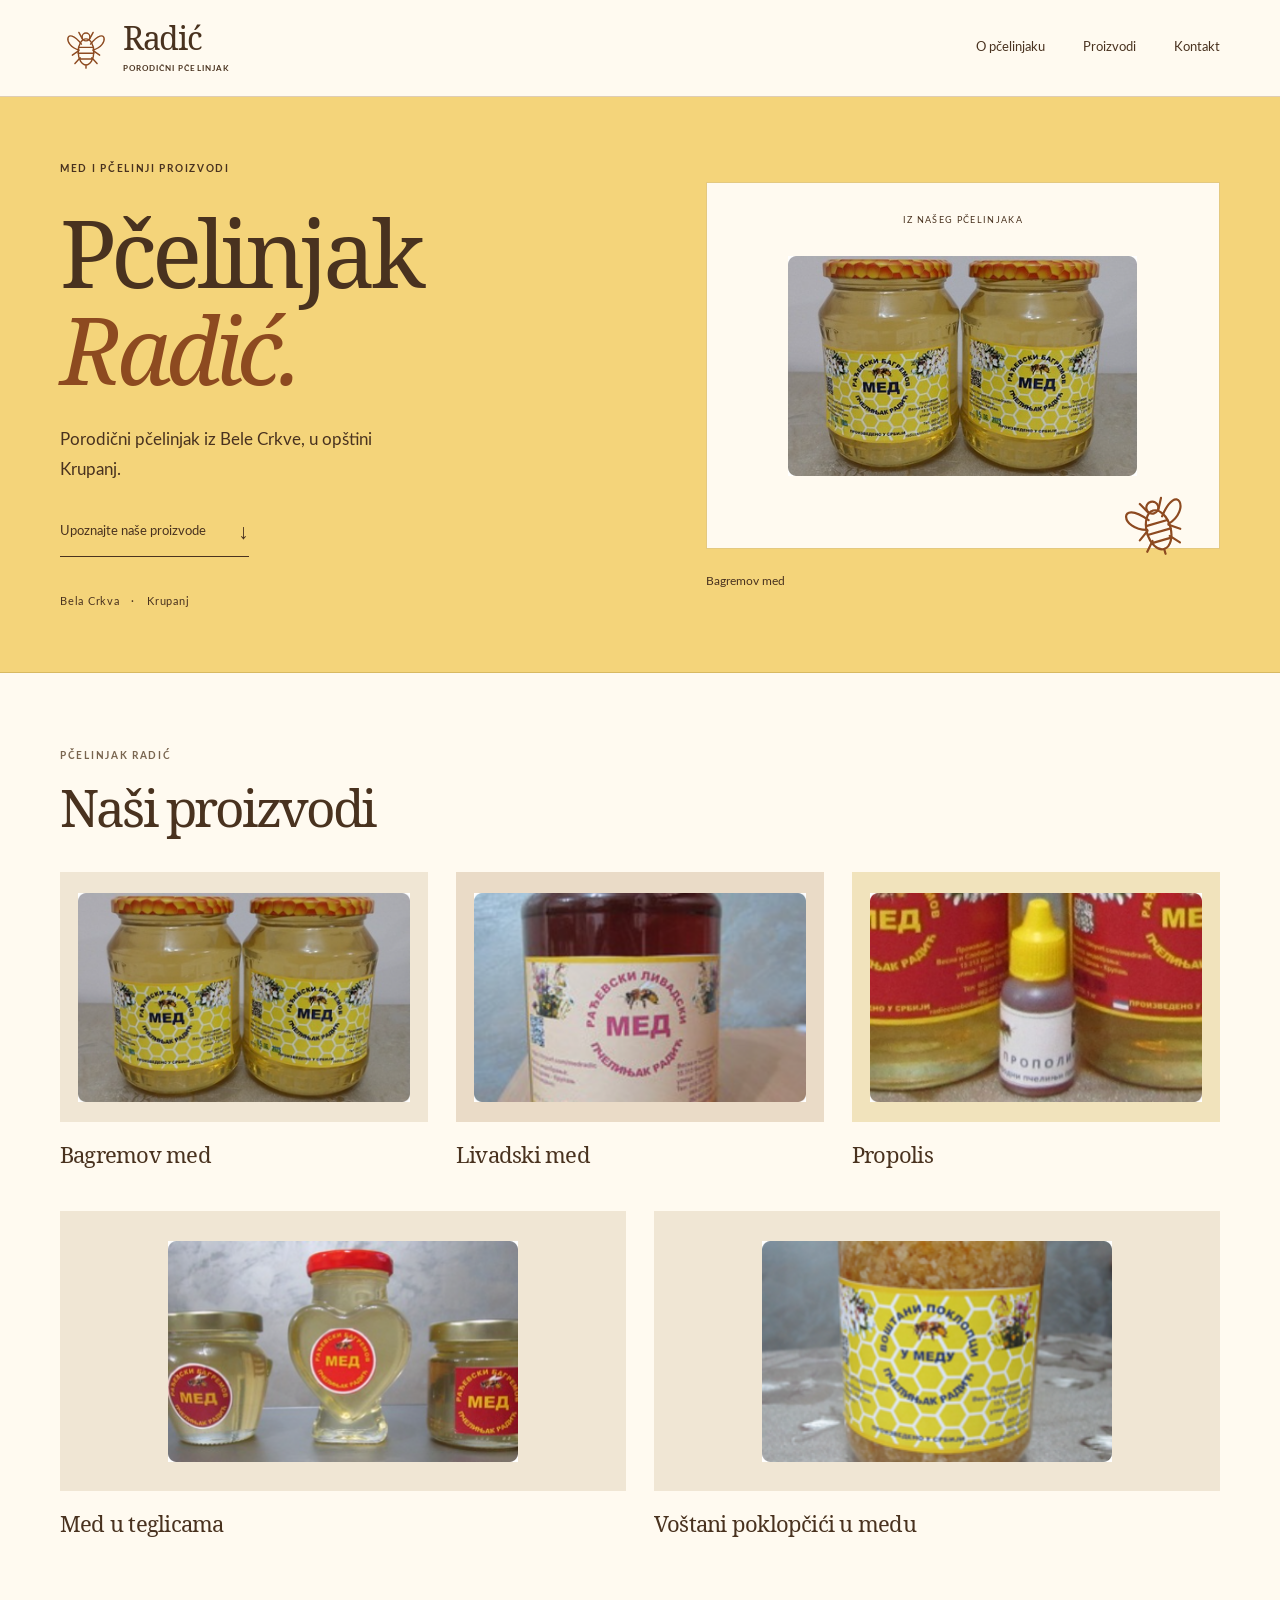
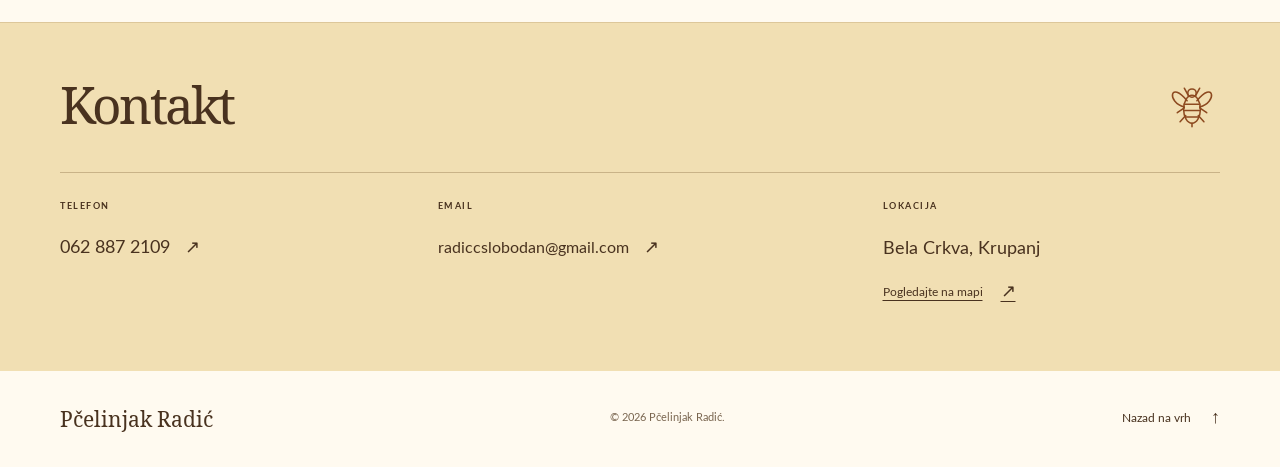
==== commit 995b16c2: "Pretvori sajt u portfolio sa bojama meda i motivom pčele" ====
--- a/index.html
+++ b/index.html
@@ -3,24 +3,25 @@
 <head>
   <meta charset="utf-8">
   <meta name="viewport" content="width=device-width, initial-scale=1">
-  <meta name="theme-color" content="#263c32">
+  <meta name="theme-color" content="#f4d47a">
   <title>Pčelinjak Radić — Med i pčelinji proizvodi</title>
-  <meta name="description" content="Porodični Pčelinjak Radić iz Bele Crkve, Krupanj. Bagremov i livadski med, propolis i pčelinji proizvodi. Za porudžbine pozovite 062 887 2109.">
+  <meta name="description" content="Pčelinjak Radić, porodični pčelinjak iz Bele Crkve, Krupanj. Upoznajte naš pčelinjak i pogledajte galeriju meda i pčelinjih proizvoda.">
   <meta property="og:title" content="Pčelinjak Radić — Med i pčelinji proizvodi">
-  <meta property="og:description" content="Porodični pčelinjak u Beloj Crkvi, Krupanj. Pogledajte ponudu i poručite direktno: 062 887 2109.">
+  <meta property="og:description" content="Porodični pčelinjak Radić. Bela Crkva, Krupanj. Med i pčelinji proizvodi.">
   <meta property="og:type" content="website">
   <meta property="og:locale" content="sr_RS">
   <link rel="icon" href="assets/favicon.svg" type="image/svg+xml">
-  <link rel="preload" href="assets/fonts/yrsa-regular.woff2" as="font" type="font/woff2" crossorigin>
+  <link rel="preload" href="assets/fonts/noto-serif.woff2" as="font" type="font/woff2" crossorigin>
   <link rel="stylesheet" href="style.css">
   <script src="script.js" defer></script>
 </head>
 <body>
+  <svg class="svg-definitions" xmlns="http://www.w3.org/2000/svg" aria-hidden="true"><defs><symbol id="bee" viewBox="0 0 80 80"><g fill="none" stroke="currentColor" stroke-width="2.2" stroke-linecap="round" stroke-linejoin="round"><path d="M33 34C9 4 3 36 29 43M47 34C71 4 77 36 51 43"/><ellipse cx="40" cy="46" rx="12" ry="20"/><path d="M29 39h22M28 48h24M31 57h18M35 27l-6-11m16 11 6-11M29 44l-10 7m32-7 10 7M31 55l-8 9m26-9 8 9M40 66v5"/><circle cx="40" cy="23" r="6"/></g></symbol></defs></svg>
   <a class="skip-link" href="#main">Pređi na sadržaj</a>
   <header class="header">
     <div class="header-inner wrap">
       <a class="brand" href="#pocetna" aria-label="Pčelinjak Radić — početna">
-        <svg class="brand-mark" viewBox="0 0 64 64" fill="none" aria-hidden="true"><path d="M32 6v14m0 24v14M6 32h14m24 0h14M14 14l10 10m16 16 10 10M14 50l10-10m16-16 10-10" stroke="currentColor" stroke-width="3"/><circle cx="32" cy="32" r="9" stroke="currentColor" stroke-width="3"/></svg>
+        <svg class="brand-mark" aria-hidden="true"><use href="#bee"/></svg>
         <span class="brand-name">Radić<span class="brand-caption">PORODIČNI PČELINJAK</span></span>
       </a>
       <nav id="navigation" class="navigation" aria-label="Glavna navigacija">
@@ -28,82 +29,70 @@
         <a href="#proizvodi">Proizvodi</a>
         <a href="#kontakt">Kontakt</a>
       </nav>
-      <div class="header-actions">
-        <a class="header-call" href="tel:+381628872109"><svg viewBox="0 0 24 24" fill="none" stroke="currentColor" stroke-width="1.5" aria-hidden="true"><path d="m7 3 3 5-3 2c1.5 3.5 3.5 5.5 7 7l2-3 5 3-1 4C10 22 2 14 3 4Z" stroke-linejoin="round"/></svg><span>Pozovite nas</span></a>
-        <button class="menu-toggle" type="button" aria-expanded="false" aria-controls="navigation" aria-label="Otvori meni" hidden><span></span><span></span></button>
-      </div>
+      <button class="menu-toggle" type="button" aria-expanded="false" aria-controls="navigation" aria-label="Otvori meni" hidden><span></span><span></span></button>
     </div>
   </header>
 
   <main id="main">
-    <section class="hero wrap" id="pocetna" aria-labelledby="hero-title">
-      <div class="hero-copy">
-        <p class="eyebrow">BELA CRKVA <span aria-hidden="true">/</span> KRUPANJ</p>
-        <h1 id="hero-title">Med i pčelinji<br><em>proizvodi.</em></h1>
-        <p class="hero-description">Mi smo Pčelinjak Radić, porodični pčelinjak iz Bele Crkve, u opštini Krupanj.</p>
-        <p class="hero-description">Pogledajte našu ponudu i javite nam se za porudžbinu.</p>
-        <div class="hero-actions">
-          <a class="button" href="tel:+381628872109">Pozovite za porudžbinu <span aria-hidden="true">↗</span></a>
-          <a class="text-link" href="#proizvodi">Naši proizvodi <span aria-hidden="true">↓</span></a>
+    <section class="hero" id="pocetna" aria-labelledby="hero-title">
+      <div class="hero-inner wrap">
+        <div class="hero-copy">
+          <p class="eyebrow">MED I PČELINJI PROIZVODI</p>
+          <h1 id="hero-title">Pčelinjak<br><em>Radić.</em></h1>
+          <p class="hero-description">Porodični pčelinjak iz Bele Crkve, u opštini Krupanj.</p>
+          <a class="hero-link" href="#proizvodi">Upoznajte naše proizvode <span aria-hidden="true">↓</span></a>
+          <p class="hero-location">Bela Crkva <span aria-hidden="true">·</span> Krupanj</p>
         </div>
+        <figure class="hero-photo">
+          <div class="hero-photo-frame">
+            <span class="photo-heading">IZ NAŠEG PČELINJAKA</span>
+            <picture>
+              <source srcset="assets/bagrem.webp" type="image/webp">
+              <img src="assets/bagrem.png" width="349" height="220" alt="Dve tegle bagremovog meda Pčelinjaka Radić sa originalnim žutim etiketama" fetchpriority="high">
+            </picture>
+            <svg class="photo-bee" aria-hidden="true"><use href="#bee"/></svg>
+          </div>
+          <figcaption>Bagremov med</figcaption>
+        </figure>
       </div>
-      <figure class="hero-photo">
-        <div class="hero-photo-frame">
-          <span class="photo-heading">IZ NAŠEG PČELINJAKA</span>
-          <picture>
-            <source srcset="assets/bagrem.webp" type="image/webp">
-            <img src="assets/bagrem.png" width="349" height="220" alt="Dve tegle bagremovog meda Pčelinjaka Radić sa originalnim žutim etiketama" fetchpriority="high">
-          </picture>
-          <span class="photo-signature" aria-hidden="true">Radić</span>
-        </div>
-        <figcaption><span>Bagremov med</span><span>Pčelinjak Radić</span></figcaption>
-      </figure>
     </section>
 
     <section class="products wrap section" id="proizvodi" aria-labelledby="products-title">
       <div class="section-heading">
-        <div><p class="eyebrow">NAŠA PONUDA</p><h2 id="products-title">Izaberite nešto <em>za sebe.</em></h2></div>
-        <p>Med i drugi pčelinji proizvodi.<br>Za cene i dostupna pakovanja, <a href="#kontakt">javite nam se</a>.</p>
+        <p class="eyebrow">PČELINJAK RADIĆ</p>
+        <h2 id="products-title">Naši proizvodi</h2>
       </div>
       <div class="product-grid">
-        <article class="product product-featured">
+        <article class="product">
           <div class="product-photo"><picture><source srcset="assets/bagrem.webp" type="image/webp"><img src="assets/bagrem.png" width="349" height="220" alt="Bagremov med u dve tegle sa žutim etiketama Pčelinjaka Radić" loading="lazy" decoding="async"></picture></div>
-          <div class="product-info"><div><p class="product-kind">MED</p><h3>Bagremov med</h3></div><a class="product-inquiry" href="mailto:radiccslobodan@gmail.com?subject=Upit%20za%20bagremov%20med" aria-label="Pošaljite upit mejlom za bagremov med"><span>Pošaljite upit</span><span aria-hidden="true">↗</span></a></div>
+          <div class="product-info"><h3>Bagremov med</h3></div>
         </article>
-        <article class="product product-featured">
+        <article class="product">
           <div class="product-photo"><picture><source srcset="assets/livada.webp" type="image/webp"><img src="assets/livada.png" width="350" height="220" alt="Tegla livadskog meda sa originalnom etiketom Pčelinjaka Radić" loading="lazy" decoding="async"></picture></div>
-          <div class="product-info"><div><p class="product-kind">MED</p><h3>Livadski med</h3></div><a class="product-inquiry" href="mailto:radiccslobodan@gmail.com?subject=Upit%20za%20livadski%20med" aria-label="Pošaljite upit mejlom za livadski med"><span>Pošaljite upit</span><span aria-hidden="true">↗</span></a></div>
+          <div class="product-info"><h3>Livadski med</h3></div>
         </article>
         <article class="product">
           <div class="product-photo"><picture><source srcset="assets/propolis.webp" type="image/webp"><img src="assets/propolis.png" width="350" height="220" alt="Bočica propolisa sa žutim čepom, između dve tegle meda" loading="lazy" decoding="async"></picture></div>
-          <div class="product-info"><div><p class="product-kind">PČELINJI PROIZVODI</p><h3>Propolis</h3></div><a class="product-inquiry" href="mailto:radiccslobodan@gmail.com?subject=Upit%20za%20propolis" aria-label="Pošaljite upit mejlom za propolis"><span>Pošaljite upit</span><span aria-hidden="true">↗</span></a></div>
+          <div class="product-info"><h3>Propolis</h3></div>
         </article>
         <article class="product">
           <div class="product-photo"><picture><source srcset="assets/teglice.webp" type="image/webp"><img src="assets/teglice.png" width="349" height="220" alt="Med u tri male teglice različitog oblika sa etiketama Pčelinjaka Radić" loading="lazy" decoding="async"></picture></div>
-          <div class="product-info"><div><p class="product-kind">MED</p><h3>Med u teglicama</h3></div><a class="product-inquiry" href="mailto:radiccslobodan@gmail.com?subject=Upit%20za%20med%20u%20teglicama" aria-label="Pošaljite upit mejlom za med u teglicama"><span>Pošaljite upit</span><span aria-hidden="true">↗</span></a></div>
+          <div class="product-info"><h3>Med u teglicama</h3></div>
         </article>
         <article class="product">
           <div class="product-photo"><picture><source srcset="assets/poklopcici.webp" type="image/webp"><img src="assets/poklopcici.png" width="349" height="220" alt="Tegla voštanih poklopčića u medu sa originalnom etiketom" loading="lazy" decoding="async"></picture></div>
-          <div class="product-info"><div><p class="product-kind">PČELINJI PROIZVODI</p><h3>Voštani poklopčići u medu</h3></div><a class="product-inquiry" href="mailto:radiccslobodan@gmail.com?subject=Upit%20za%20vo%C5%A1tane%20poklop%C4%8Di%C4%87e%20u%20medu" aria-label="Pošaljite upit mejlom za voštane poklopčiće u medu"><span>Pošaljite upit</span><span aria-hidden="true">↗</span></a></div>
+          <div class="product-info"><h3>Voštani poklopčići u medu</h3></div>
         </article>
       </div>
     </section>
 
     <section class="contact" id="kontakt" aria-labelledby="contact-title">
-      <div class="wrap contact-grid">
-        <div class="contact-copy">
-          <p class="eyebrow">KONTAKT I PORUČIVANJE</p>
-          <h2 id="contact-title">Poručite direktno<br><em>od nas.</em></h2>
-          <p class="contact-description">Za cene, dostupna pakovanja i dogovor o porudžbini, pozovite nas ili napišite poruku.</p>
-          <a class="contact-phone" href="tel:+381628872109">062 887 2109 <span aria-hidden="true">↗</span></a>
-          <a class="contact-email" href="mailto:radiccslobodan@gmail.com">radiccslobodan@gmail.com <span aria-hidden="true">↗</span></a>
-        </div>
-        <div class="contact-location">
-          <div class="location-heading"><div><p class="eyebrow">PČELINJAK RADIĆ</p><h3>Bela Crkva, Krupanj</h3><p class="country">Srbija</p></div><span class="location-symbol" aria-hidden="true"><svg viewBox="0 0 24 24" fill="none" stroke="currentColor" stroke-width="1.3"><path d="M19 10c0 5-7 11-7 11S5 15 5 10a7 7 0 1 1 14 0Z"/><circle cx="12" cy="10" r="2.5"/></svg></span></div>
-          <div class="map">
-            <iframe title="Google mapa: pretraga Pčelinjak Radić, Bela Crkva, Krupanj" src="https://maps.google.com/maps?q=P%C4%8Delinjak%20Radi%C4%87%2C%20Bela%20Crkva%2C%20Krupanj&amp;z=13&amp;output=embed" width="480" height="240" loading="lazy" referrerpolicy="no-referrer-when-downgrade" allowfullscreen></iframe>
-          </div>
-          <a class="map-link" href="https://www.google.com/maps/search/?api=1&amp;query=P%C4%8Delinjak%20Radi%C4%87%2C%20Bela%20Crkva%2C%20Krupanj" target="_blank" rel="noopener noreferrer">Otvorite Google mape <span class="sr-only">(novi prozor)</span><span aria-hidden="true">↗</span></a>
+      <div class="wrap">
+        <div class="contact-heading"><h2 id="contact-title">Kontakt</h2><svg class="contact-bee" aria-hidden="true"><use href="#bee"/></svg></div>
+        <div class="contact-grid">
+          <div><p class="eyebrow">TELEFON</p><a class="contact-phone" href="tel:+381628872109">062 887 2109 <span aria-hidden="true">↗</span></a></div>
+          <div><p class="eyebrow">EMAIL</p><a class="contact-email" href="mailto:radiccslobodan@gmail.com">radiccslobodan@gmail.com <span aria-hidden="true">↗</span></a></div>
+          <div><p class="eyebrow">LOKACIJA</p><p class="location-name">Bela Crkva, Krupanj</p><a class="map-link" href="https://www.google.com/maps/search/?api=1&amp;query=P%C4%8Delinjak%20Radi%C4%87%2C%20Bela%20Crkva%2C%20Krupanj" target="_blank" rel="noopener noreferrer">Pogledajte na mapi <span class="sr-only">(novi prozor)</span><span aria-hidden="true">↗</span></a></div>
         </div>
       </div>
     </section>
--- a/style.css
+++ b/style.css
@@ -1,160 +1,119 @@
-@font-face {
-  font-family: Yrsa;
-  src: url('assets/fonts/yrsa-regular.woff2') format('woff2');
-  font-style: normal;
-  font-weight: 400;
-  font-display: swap;
-}
-@font-face {
-  font-family: Yrsa;
-  src: url('assets/fonts/yrsa-italic.woff2') format('woff2');
-  font-style: italic;
-  font-weight: 400;
-  font-display: swap;
-}
+@font-face { font-family: 'Noto Serif'; src: url('assets/fonts/noto-serif.woff2') format('woff2'); font-style: normal; font-weight: 400; font-display: swap; }
+@font-face { font-family: 'Noto Serif'; src: url('assets/fonts/noto-serif-italic.woff2') format('woff2'); font-style: italic; font-weight: 400; font-display: swap; }
+@font-face { font-family: Lato; src: url('assets/fonts/lato-regular.woff2') format('woff2'); font-style: normal; font-weight: 400; font-display: swap; }
+@font-face { font-family: Lato; src: url('assets/fonts/lato-bold.woff2') format('woff2'); font-style: normal; font-weight: 700; font-display: swap; }
 :root {
-  --paper: #f8f6ef;
-  --ink: #263c32;
-  --muted: #62685f;
-  --honey: #8b591e;
-  --line: #d7d8cd;
-  --mat: #eeece3;
-  --serif: Yrsa, Georgia, serif;
-  --sans: Arial, Helvetica, sans-serif;
+  --paper: #fffaf0;
+  --ink: #49321f;
+  --muted: #79654f;
+  --honey: #f4d47a;
+  --amber: #8d4a20;
+  --line: #decdb5;
+  --serif: 'Noto Serif', Georgia, serif;
+  --sans: Lato, Arial, sans-serif;
 }
 * { box-sizing: border-box; }
-html { scroll-behavior: smooth; scroll-padding-top: 112px; }
-body { margin: 0; color: var(--ink); background: var(--paper); font: 16px/1.65 var(--sans); -webkit-font-smoothing: antialiased; }
-::selection { background: #e6d2a7; color: var(--ink); }
+html { scroll-behavior: smooth; scroll-padding-top: 110px; }
+body { margin: 0; background: var(--paper); color: var(--ink); font: 16px/1.7 var(--sans); -webkit-font-smoothing: antialiased; }
+::selection { background: var(--ink); color: var(--paper); }
 a { color: inherit; text-decoration: none; }
 button { font: inherit; color: inherit; cursor: pointer; }
-a, button { -webkit-tap-highlight-color: transparent; }
-a:focus-visible, button:focus-visible { outline: 3px solid var(--honey); outline-offset: 5px; }
-.contact a:focus-visible { outline-color: #e8ca93; }
+a:focus-visible, button:focus-visible { outline: 3px solid var(--amber); outline-offset: 5px; }
 h1, h2, h3, p, figure { margin: 0; }
 h1, h2, h3 { font-family: var(--serif); font-weight: 400; }
-h1, h2 { letter-spacing: -.035em; text-wrap: balance; }
-h1 { font-size: clamp(68px, 6.8vw, 100px); line-height: .94; }
-h2 { font-size: clamp(42px, 4.3vw, 62px); line-height: 1; }
-h3 { font-size: 31px; line-height: 1.08; letter-spacing: -.02em; }
-em { color: var(--honey); font-weight: 400; }
+h1, h2 { letter-spacing: -.055em; }
+h1 { font-size: clamp(64px, 7.3vw, 100px); line-height: 1.04; }
+h1 em { color: var(--amber); font-weight: 400; }
+h2 { font-size: clamp(36px, 4vw, 52px); line-height: 1.15; }
+h3 { font-size: 22px; line-height: 1.45; letter-spacing: -.035em; }
 img { display: block; max-width: 100%; height: auto; }
-picture { display: block; }
-svg { display: block; }
-.wrap { width: min(1184px, calc(100% - 96px)); margin-inline: auto; }
-.eyebrow { font-size: 10px; font-weight: 600; line-height: 1.5; letter-spacing: .16em; margin-bottom: 22px; }
-.eyebrow > span { padding-inline: 10px; color: var(--honey); }
+svg, picture { display: block; }
+.wrap { width: min(1160px, calc(100% - 96px)); margin-inline: auto; }
+.eyebrow { font-size: 10px; font-weight: 700; letter-spacing: .17em; line-height: 1.5; }
+.svg-definitions { position: absolute; width: 0; height: 0; overflow: hidden; }
 .sr-only { position: absolute; width: 1px; height: 1px; padding: 0; margin: -1px; overflow: hidden; clip-path: inset(50%); white-space: nowrap; border: 0; }
 .skip-link { position: fixed; top: 12px; left: 12px; padding: 12px 20px; background: var(--paper); border: 1px solid var(--ink); z-index: 100; transform: translateY(-150%); }
 .skip-link:focus { transform: translateY(0); }
 
-/* Identitet i navigacija. Bez JavaScripta svi linkovi ostaju vidljivi. */
+/* Identitet: linijska pčela, boja voska i topla tipografija. */
 .header { position: sticky; top: 0; z-index: 20; background: var(--paper); border-bottom: 1px solid var(--line); }
-.header-inner { display: flex; align-items: center; justify-content: space-between; gap: 24px; min-height: 98px; }
-.brand { display: flex; align-items: center; gap: 12px; flex-shrink: 0; }
-.brand-mark { width: 44px; height: 44px; color: var(--honey); }
-.brand-name { font: 42px/.85 var(--serif); letter-spacing: -.025em; }
-.brand-caption { display: block; font: 8px/1.5 var(--sans); letter-spacing: .15em; margin-top: 8px; }
-.navigation { display: flex; gap: 32px; align-items: center; }
-.navigation a { display: flex; align-items: center; min-height: 44px; font-size: 13px; }
-.navigation a:hover, .text-link:hover, .product-inquiry:hover { color: var(--honey); }
-.header-actions { display: flex; align-items: center; gap: 12px; }
-.header-call { display: flex; align-items: center; justify-content: center; gap: 10px; min-height: 44px; padding: 9px 15px; border: 1px solid var(--ink); font-size: 12px; }
-.header-call svg { width: 17px; height: 17px; }
-.header-call:hover { background: var(--ink); color: var(--paper); }
+.header-inner { display: flex; justify-content: space-between; align-items: center; gap: 28px; min-height: 96px; }
+.brand { display: flex; align-items: center; gap: 11px; flex-shrink: 0; }
+.brand-mark { width: 52px; height: 52px; color: var(--amber); }
+.brand-name { font: 32px/1 var(--serif); letter-spacing: -.04em; }
+.brand-caption { display: block; font: 700 8px/1.5 var(--sans); letter-spacing: .13em; margin-top: 9px; }
+.navigation { display: flex; gap: 38px; align-items: center; }
+.navigation a { display: flex; align-items: center; min-height: 48px; font-size: 13px; }
+.navigation a:hover, .hero-link:hover, .contact a:hover, .back-top:hover { color: var(--amber); }
 .menu-toggle { display: none; }
 
-/* Fotografija zadržava originalan kadar i ograničenu veličinu. */
-.hero { display: grid; grid-template-columns: 1.17fr 1fr; gap: 64px; align-items: center; padding-block: 72px 80px; }
-.hero-copy .eyebrow { margin-bottom: 30px; }
-.hero-description { max-width: 370px; color: var(--muted); font-size: 15px; line-height: 1.8; margin-top: 26px; }
-.hero-description + .hero-description { margin-top: 8px; }
-.hero-actions { display: flex; align-items: center; gap: 28px; margin-top: 32px; flex-wrap: wrap; }
-.button { display: inline-flex; align-items: center; justify-content: space-between; gap: 24px; min-height: 52px; padding: 14px 21px; background: var(--ink); color: var(--paper); font-size: 12px; }
-.button:hover { background: #3c5547; }
-.button > span, .text-link > span { font-size: 18px; line-height: 1; }
-.text-link { display: inline-flex; align-items: center; gap: 18px; min-height: 48px; border-bottom: 1px solid var(--line); font-size: 12px; }
-.hero-photo { min-width: 0; }
-.hero-photo-frame { background: #ece3d0; padding: 30px 32px 18px; display: flex; flex-direction: column; align-items: center; }
-.photo-heading { font-size: 9px; letter-spacing: .2em; margin-bottom: 34px; }
-.hero-photo picture { width: 100%; max-width: 349px; }
+/* Predstavljanje pčelinjaka, bez prodajnih poziva na akciju. */
+.hero { background: var(--honey); border-bottom: 1px solid #d8b961; }
+.hero-inner { display: grid; grid-template-columns: 1.1fr 1fr; gap: 80px; align-items: center; padding-block: 65px 60px; }
+.hero-copy .eyebrow { margin-bottom: 26px; }
+.hero-description { font-size: 17px; max-width: 350px; margin-top: 28px; line-height: 1.75; }
+.hero-link { display: inline-flex; align-items: center; justify-content: space-between; gap: 32px; min-height: 48px; border-bottom: 1px solid var(--ink); font-size: 13px; margin-top: 24px; }
+.hero-link span { font-size: 21px; }
+.hero-location { font-size: 11px; letter-spacing: .07em; margin-top: 36px; }
+.hero-location span { padding-inline: 8px; }
+.hero-photo { width: 100%; min-width: 0; }
+.hero-photo-frame { position: relative; background: var(--paper); padding: 30px 32px 72px; border: 1px solid #e4c980; }
+.photo-heading { display: block; font-size: 9px; letter-spacing: .15em; text-align: center; margin-bottom: 28px; }
+.hero-photo picture { width: 100%; max-width: 349px; margin: auto; }
 .hero-photo img { width: 100%; }
-.photo-signature { font: italic 40px/1 var(--serif); margin-top: 22px; color: var(--honey); }
-.hero-photo figcaption { display: flex; justify-content: space-between; gap: 12px; padding-top: 14px; font-size: 11px; }
-.hero-photo figcaption span:last-child { color: var(--muted); }
+.photo-bee { position: absolute; width: 80px; height: 80px; bottom: -16px; right: 22px; transform: rotate(-16deg); color: var(--amber); }
+.hero-photo figcaption { display: flex; justify-content: space-between; gap: 20px; padding-top: 22px; font-size: 12px; }
 
-/* Katalog: dva meda u prvom redu, ostali proizvodi u drugom. */
-.section { padding-block: 64px 88px; }
-.products { border-top: 1px solid var(--line); }
-.section-heading { display: flex; justify-content: space-between; align-items: flex-end; gap: 40px; margin-bottom: 38px; }
-.section-heading .eyebrow { margin-bottom: 14px; }
-.section-heading > p { font-size: 13px; line-height: 1.8; color: var(--muted); max-width: 300px; padding-bottom: 6px; }
-.section-heading > p a { color: var(--ink); text-decoration: underline; text-underline-offset: 4px; }
-.product-grid { display: grid; grid-template-columns: repeat(6, minmax(0, 1fr)); gap: 42px 28px; }
+/* Galerija: samo autentične fotografije i nazivi proizvoda. */
+.section { padding-block: 76px 82px; }
+.section-heading { margin-bottom: 36px; }
+.section-heading .eyebrow { color: var(--muted); margin-bottom: 14px; }
+.product-grid { display: grid; grid-template-columns: repeat(6, minmax(0, 1fr)); gap: 40px 28px; }
 .product { grid-column: span 2; min-width: 0; }
-.product-featured { grid-column: span 3; }
-.product-photo { background: var(--mat); display: grid; place-items: center; padding: 16px; min-height: 240px; }
+.product:nth-last-child(-n+2) { grid-column: span 3; }
+.product-photo { display: grid; place-items: center; background: #f0e6d4; min-height: 250px; padding: 18px; }
+.product:nth-child(2) .product-photo { background: #eadbc7; }
+.product:nth-child(3) .product-photo { background: #f1e3bc; }
+.product:nth-last-child(-n+2) .product-photo { min-height: 280px; }
 .product-photo picture { width: 100%; max-width: 350px; }
 .product-photo img { width: 100%; }
-.product-featured .product-photo { min-height: 290px; padding: 28px; }
-.product-info { padding-top: 20px; border-bottom: 1px solid var(--line); }
-.product-kind { font-size: 9px; letter-spacing: .12em; color: var(--muted); margin-bottom: 7px; }
-.product-info h3 { min-height: 68px; }
-.product-featured h3 { min-height: auto; font-size: 36px; }
-.product-inquiry { display: flex; align-items: center; justify-content: space-between; gap: 12px; min-height: 48px; font-size: 12px; margin-top: 10px; }
-.product-inquiry > span:last-child { font-size: 20px; }
-.product-inquiry:hover > span:first-child { text-decoration: underline; text-underline-offset: 4px; }
+.product-info { padding-top: 17px; }
 
-/* Kontakt zadržava telefon, mejl i postojeću Google pretragu lokacije. */
-.contact { padding-block: 72px; background: var(--ink); color: var(--paper); }
-.contact-grid { display: grid; grid-template-columns: 1.17fr 1fr; gap: 80px; }
-.contact .eyebrow { color: #d1d5c8; }
-.contact h2 { font-size: clamp(48px, 4.8vw, 68px); }
-.contact h2 em { color: #e8ca93; }
-.contact-description { max-width: 340px; margin-top: 24px; color: #d1d5c8; font-size: 14px; line-height: 1.8; }
-.contact-phone { display: flex; align-items: center; justify-content: space-between; gap: 15px; width: fit-content; font: 48px/1.2 var(--serif); margin-top: 28px; min-height: 52px; border-bottom: 1px solid #6c7a6b; padding-bottom: 7px; }
-.contact-phone > span { color: #e8ca93; font: 27px var(--sans); margin-left: 22px; }
-.contact-email { display: flex; align-items: center; gap: 16px; width: fit-content; font-size: 14px; min-height: 48px; overflow-wrap: anywhere; }
-.contact a:hover { color: #e8ca93; }
-.contact-location { min-width: 0; padding-top: 5px; }
-.location-heading { display: flex; justify-content: space-between; gap: 24px; margin-bottom: 22px; }
-.location-heading .eyebrow { margin-bottom: 12px; font-size: 9px; }
-.location-heading h3 { font-size: 31px; }
-.country { font-size: 12px; color: #d1d5c8; margin-top: 4px; }
-.location-symbol { width: 29px; margin-top: 28px; color: #e8ca93; flex-shrink: 0; }
-.map { background: #e4e6dd; height: 240px; }
-.map iframe { display: block; width: 100%; height: 100%; border: 0; }
-.map-link { display: flex; justify-content: space-between; align-items: center; min-height: 48px; border-bottom: 1px solid #6c7a6b; gap: 16px; font-size: 12px; }
-.map-link > span:last-child { font-size: 19px; }
-.footer { display: flex; align-items: center; justify-content: space-between; gap: 24px; padding-block: 28px; }
-.footer-brand { display: flex; align-items: center; font: 28px var(--serif); min-height: 44px; }
+/* Kontakt je jednostavan adresar, bez forme, upita i poručivanja. */
+.contact { background: #f1dfb3; border-top: 1px solid #ddc79a; padding-block: 52px 56px; }
+.contact-heading { display: flex; align-items: center; justify-content: space-between; gap: 24px; margin-bottom: 38px; }
+.contact-bee { width: 56px; height: 56px; color: var(--amber); }
+.contact-grid { display: grid; grid-template-columns: 1fr 1.2fr 1fr; gap: 40px; border-top: 1px solid #c9b388; padding-top: 27px; }
+.contact-grid > div { min-width: 0; }
+.contact .eyebrow { font-size: 9px; margin-bottom: 13px; }
+.contact-phone, .contact-email { display: flex; align-items: center; gap: 15px; min-height: 44px; width: fit-content; font-size: 18px; }
+.contact-email { font-size: 16px; overflow-wrap: anywhere; }
+.contact a span[aria-hidden] { font-size: 18px; }
+.location-name { font-size: 18px; line-height: 44px; }
+.map-link { display: inline-flex; align-items: center; gap: 18px; min-height: 44px; font-size: 12px; text-decoration: underline; text-underline-offset: 4px; }
+.footer { display: flex; align-items: center; justify-content: space-between; gap: 24px; padding-block: 26px; }
+.footer-brand { display: flex; align-items: center; font: 21px var(--serif); min-height: 44px; }
 .footer p { font-size: 11px; color: var(--muted); }
-.back-top { display: flex; align-items: center; gap: 22px; font-size: 11px; min-height: 44px; }
+.back-top { display: flex; align-items: center; gap: 20px; font-size: 12px; min-height: 44px; }
 .back-top span { font-size: 18px; }
 
 @media (max-width: 1100px) {
   .wrap { width: calc(100% - 64px); }
-  .hero { gap: 36px; }
-  .hero-actions { gap: 18px; }
+  .hero-inner { gap: 44px; }
   .hero-photo-frame { padding-inline: 24px; }
-  .navigation { gap: 24px; }
-  .product-grid { gap: 36px 22px; }
-  .section-heading { gap: 28px; }
-  .section-heading h2 { max-width: 430px; }
-  .product-info h3 { font-size: 28px; }
-  .product-featured h3 { font-size: 34px; }
-  .product-photo { min-height: 200px; padding: 12px; }
-  .product-featured .product-photo { min-height: 260px; padding: 20px; }
-  .contact-grid { gap: 44px; }
-  .contact-phone { font-size: 42px; }
+  .product-grid { gap: 32px 24px; }
+  .product-photo { min-height: 210px; padding: 14px; }
+  h3 { font-size: 20px; }
+  .contact-grid { gap: 26px; }
+  .contact-email { font-size: 14px; }
 }
 @media (max-width: 800px) {
-  html { scroll-padding-top: 96px; }
-  .header-inner { min-height: 82px; gap: 16px; flex-wrap: wrap; padding-block: 14px; }
-  .brand-mark { width: 36px; height: 36px; }
-  .brand-name { font-size: 36px; }
-  .brand-caption { font-size: 7px; }
-  .navigation { order: 3; width: 100%; justify-content: space-between; border-top: 1px solid var(--line); padding-top: 10px; }
+  html { scroll-padding-top: 92px; }
+  .header-inner { min-height: 80px; flex-wrap: wrap; padding-block: 12px; gap: 12px; }
+  .brand-mark { width: 44px; height: 44px; }
+  .brand-name { font-size: 27px; }
+  .brand-caption { font-size: 7px; margin-top: 7px; }
+  .navigation { order: 3; width: 100%; justify-content: space-between; border-top: 1px solid var(--line); padding-top: 8px; gap: 16px; }
   .js .navigation { display: none; }
   .js .navigation.is-open { display: flex; }
   .js .menu-toggle { display: flex; }
@@ -162,101 +121,63 @@
   .menu-toggle span { width: 18px; height: 1px; background: var(--ink); }
   .menu-toggle[aria-expanded='true'] span:first-child { transform: translateY(3.5px) rotate(45deg); }
   .menu-toggle[aria-expanded='true'] span:last-child { transform: translateY(-3.5px) rotate(-45deg); }
-  .hero { gap: 28px; padding-block: 52px 60px; grid-template-columns: 1.1fr 1fr; }
+  .hero-inner { gap: 30px; padding-block: 48px; }
   h1 { font-size: 64px; }
-  .hero-copy .eyebrow { font-size: 9px; margin-bottom: 24px; }
-  .hero-description { font-size: 14px; }
-  .hero-actions { align-items: flex-start; flex-direction: column; gap: 10px; margin-top: 24px; }
-  .hero-photo-frame { padding: 24px 18px 18px; }
-  .photo-heading { font-size: 8px; letter-spacing: .12em; margin-bottom: 25px; }
-  .photo-signature { margin-top: 20px; }
-  .hero-photo figcaption { font-size: 10px; }
-  .section { padding-block: 48px 64px; }
-  .section-heading { flex-direction: column; align-items: flex-start; gap: 20px; }
-  .section-heading h2 { max-width: none; font-size: 48px; }
-  .section-heading > p { max-width: none; }
-  .product-grid { grid-template-columns: repeat(2, minmax(0, 1fr)); gap: 32px 24px; }
-  .product, .product-featured { grid-column: auto; }
-  .product-photo, .product-featured .product-photo { min-height: 220px; padding: 16px; }
-  .product-info h3, .product-featured h3 { font-size: 31px; min-height: 68px; }
-  .contact { padding-block: 56px; }
-  .contact-grid { gap: 30px; grid-template-columns: 1fr 1fr; }
-  .contact h2 { font-size: 48px; }
-  .contact-phone { font-size: 36px; }
-  .contact-phone > span { font-size: 22px; margin-left: 0; }
-  .contact-email { font-size: 12px; gap: 10px; }
-  .location-heading h3 { font-size: 27px; }
-  .map { height: 230px; }
+  .hero-copy .eyebrow { font-size: 9px; margin-bottom: 22px; }
+  .hero-description { font-size: 15px; margin-top: 22px; }
+  .hero-photo-frame { padding: 24px 20px 60px; }
+  .photo-heading { font-size: 8px; margin-bottom: 22px; }
+  .photo-bee { width: 70px; height: 70px; }
+  .section { padding-block: 56px 60px; }
+  .product-grid { grid-template-columns: repeat(2, minmax(0, 1fr)); }
+  .product, .product:nth-last-child(-n+2) { grid-column: auto; }
+  .product-photo, .product:nth-last-child(-n+2) .product-photo { min-height: 220px; }
+  .contact-grid { grid-template-columns: 1fr 1.3fr; gap: 24px; }
+  .contact-email { font-size: 16px; }
+  .contact-grid > div:last-child { grid-column: 1 / -1; border-top: 1px solid #c9b388; padding-top: 22px; }
 }
 @media (max-width: 600px) {
   .wrap { width: calc(100% - 40px); }
-  .header-inner { min-height: 78px; gap: 10px; }
-  .brand { gap: 8px; }
-  .brand-mark { width: 30px; height: 30px; }
-  .brand-name { font-size: 33px; }
-  .brand-caption { font-size: 6px; letter-spacing: .12em; margin-top: 6px; }
-  .header-actions { gap: 8px; }
-  .header-call { padding-inline: 10px; gap: 7px; font-size: 11px; }
-  .header-call svg { width: 14px; height: 14px; }
-  .navigation { flex-direction: column; align-items: stretch; gap: 0; padding-block: 8px 0; }
-  .navigation a { min-height: 48px; font-size: 14px; }
-  .hero { grid-template-columns: 1fr; gap: 34px; padding-block: 40px 44px; }
-  h1 { font-size: clamp(60px, 15.5vw, 84px); }
-  .hero-copy .eyebrow { margin-bottom: 24px; }
-  .hero-description { margin-top: 22px; max-width: 360px; }
-  .hero-actions { flex-direction: row; align-items: center; gap: 20px; }
-  .button { font-size: 11px; padding-inline: 15px; gap: 17px; }
-  .text-link { gap: 10px; font-size: 11px; }
-  .hero-photo { width: 100%; max-width: 430px; justify-self: center; }
-  .hero-photo-frame { padding: 24px 24px 14px; }
-  .photo-heading { margin-bottom: 22px; font-size: 8px; }
-  .photo-signature { font-size: 34px; margin-top: 14px; }
-  .hero-photo figcaption { padding-top: 12px; }
-  .section { padding-block: 40px 52px; }
-  .section-heading { gap: 16px; margin-bottom: 28px; }
-  .section-heading h2 { font-size: 43px; }
-  .section-heading > p { font-size: 13px; }
-  .eyebrow { font-size: 9px; }
-  .product-grid { grid-template-columns: 1fr; gap: 32px; }
-  .product-photo, .product-featured .product-photo { min-height: 0; padding: 20px; }
-  .product-info { padding-top: 17px; }
-  .product-info h3, .product-featured h3 { font-size: 32px; min-height: 0; }
-  .product-inquiry { margin-top: 8px; }
-  .contact { padding-block: 44px; }
-  .contact-grid { grid-template-columns: 1fr; gap: 38px; }
-  .contact h2 { font-size: 52px; }
-  .contact-description { margin-top: 20px; max-width: 340px; }
-  .contact-phone { font-size: 43px; margin-top: 22px; }
-  .contact-phone > span { margin-left: 10px; }
-  .contact-email { font-size: 13px; }
-  .contact-location { border-top: 1px solid #6c7a6b; padding-top: 28px; }
-  .location-heading h3 { font-size: 30px; }
-  .map { height: 220px; }
-  .footer { flex-wrap: wrap; gap: 10px; padding-block: 20px 28px; }
-  .footer-brand { font-size: 26px; }
-  .footer p { width: 100%; order: 3; font-size: 10px; }
-  .back-top { margin-left: auto; gap: 10px; }
+  .hero-inner { grid-template-columns: 1fr; gap: 38px; padding-block: 38px 36px; }
+  h1 { font-size: clamp(60px, 16vw, 82px); }
+  .hero-description { max-width: 320px; }
+  .hero-copy .eyebrow { margin-bottom: 20px; }
+  .hero-link { margin-top: 20px; }
+  .hero-location { margin-top: 25px; }
+  .hero-photo { max-width: 430px; justify-self: center; }
+  .hero-photo-frame { padding: 24px 24px 54px; }
+  .hero-photo figcaption { font-size: 11px; }
+  .navigation { flex-direction: column; align-items: stretch; gap: 0; }
+  .navigation a { font-size: 14px; }
+  .section { padding-block: 42px 48px; }
+  .section-heading { margin-bottom: 26px; }
+  .section-heading .eyebrow { font-size: 9px; }
+  h2 { font-size: 36px; }
+  h3 { font-size: 21px; }
+  .product-grid { grid-template-columns: 1fr; gap: 30px; }
+  .product-photo, .product:nth-last-child(-n+2) .product-photo { min-height: 0; padding: 18px; }
+  .product-info { padding-top: 14px; }
+  .contact { padding-block: 34px 36px; }
+  .contact-heading { margin-bottom: 24px; }
+  .contact-bee { width: 47px; height: 47px; }
+  .contact-grid { grid-template-columns: 1fr; gap: 22px; padding-top: 22px; }
+  .contact-grid > div:last-child { grid-column: auto; border-top: 0; padding-top: 0; }
+  .contact .eyebrow { margin-bottom: 5px; }
+  .contact-phone { font-size: 22px; }
+  .contact-email { font-size: 16px; }
+  .footer { flex-wrap: wrap; gap: 10px; padding-block: 18px 24px; }
+  .footer-brand { font-size: 19px; }
+  .footer p { order: 3; width: 100%; font-size: 10px; }
+  .back-top { margin-left: auto; gap: 12px; font-size: 11px; }
 }
-@media (max-width: 359px) {
-  .wrap { width: calc(100% - 32px); }
-  .header-call svg { display: none; }
-  .header-call { padding-inline: 8px; }
-  .header-actions { gap: 6px; }
-  .hero-actions { gap: 12px; }
-  h1 { font-size: 56px; }
-  .contact-phone { font-size: 38px; }
+@media (prefers-reduced-motion: reduce) { html { scroll-behavior: auto; } }
+@media print {
+  .header, .skip-link, .hero-link, .back-top { display: none; }
+  .wrap { width: 100%; }
+  .hero, .contact { background: #fff; }
+  .hero-inner, .section, .contact { padding-block: 24px; }
+  .product { break-inside: avoid; }
+  .product-grid { grid-template-columns: repeat(3, 1fr); }
+  .product, .product:nth-last-child(-n+2) { grid-column: auto; }
+  .product-photo, .product:nth-last-child(-n+2) .product-photo { min-height: 0; padding: 10px; }
 }
-@media (prefers-reduced-motion: reduce) {
-  html { scroll-behavior: auto; }
-}
-@media print {
-  .header, .skip-link, .hero-actions, .product-inquiry, .map, .back-top { display: none; }
-  .wrap { width: 100%; }
-  .hero, .section, .contact { padding-block: 24px; }
-  .contact { color: #000; background: #fff; }
-  .contact .eyebrow, .contact-description, .country, .contact h2 em { color: #000; }
-  .product, .contact { break-inside: avoid; }
-  .product-grid { grid-template-columns: repeat(3, 1fr); }
-  .product, .product-featured { grid-column: auto; }
-  .product-photo, .product-featured .product-photo { min-height: 0; padding: 10px; }
-}
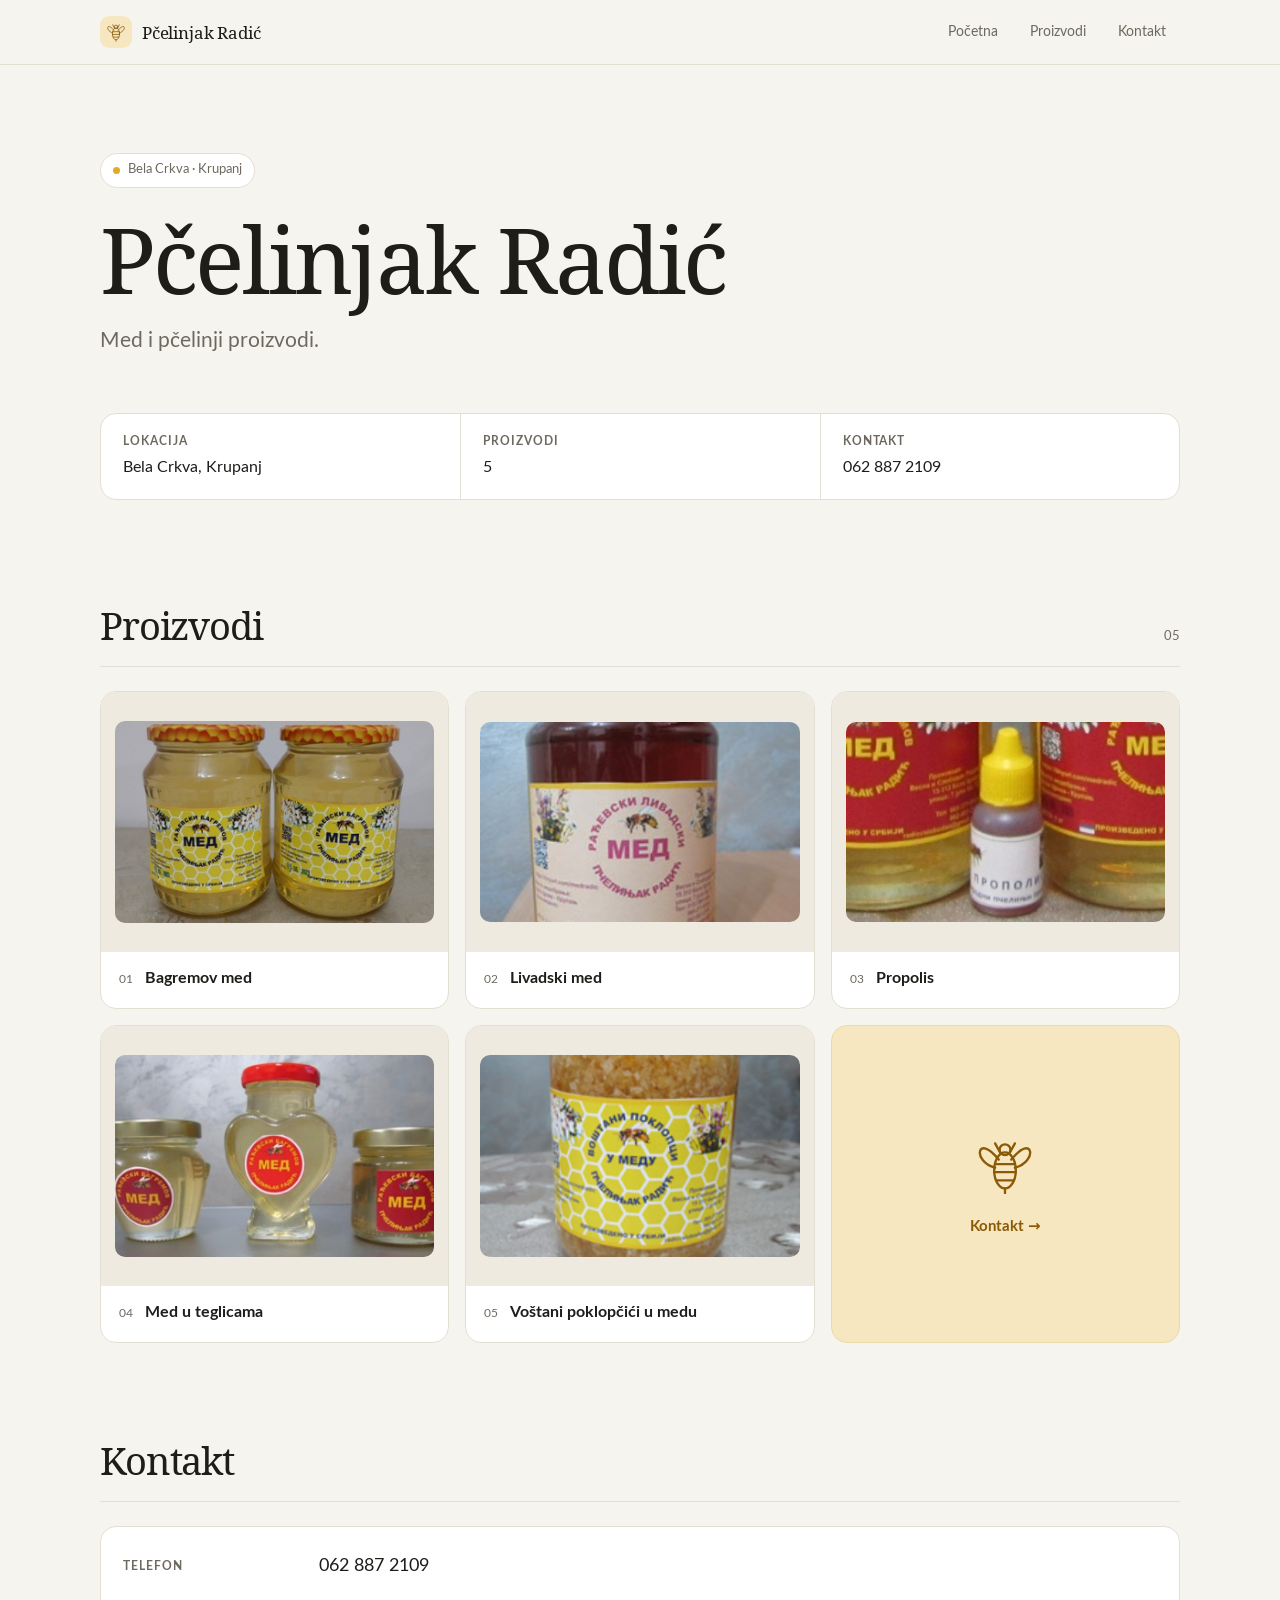
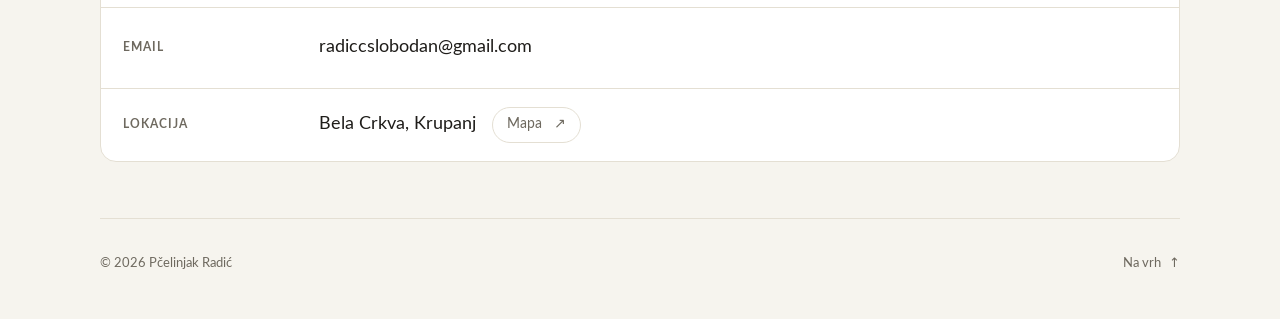
==== commit c1112f15: "Redizajn portfolija: svetla paleta, kartice, sveden tekst Isti sadržaj i fotografije, novi minimalni" ====
--- a/index.html
+++ b/index.html
@@ -3,11 +3,11 @@
 <head>
   <meta charset="utf-8">
   <meta name="viewport" content="width=device-width, initial-scale=1">
-  <meta name="theme-color" content="#f4d47a">
+  <meta name="theme-color" content="#f6f4ee">
   <title>Pčelinjak Radić — Med i pčelinji proizvodi</title>
-  <meta name="description" content="Pčelinjak Radić, porodični pčelinjak iz Bele Crkve, Krupanj. Upoznajte naš pčelinjak i pogledajte galeriju meda i pčelinjih proizvoda.">
+  <meta name="description" content="Pčelinjak Radić, Bela Crkva, Krupanj. Galerija meda i pčelinjih proizvoda i kontakt.">
   <meta property="og:title" content="Pčelinjak Radić — Med i pčelinji proizvodi">
-  <meta property="og:description" content="Porodični pčelinjak Radić. Bela Crkva, Krupanj. Med i pčelinji proizvodi.">
+  <meta property="og:description" content="Pčelinjak Radić. Bela Crkva, Krupanj. Med i pčelinji proizvodi.">
   <meta property="og:type" content="website">
   <meta property="og:locale" content="sr_RS">
   <link rel="icon" href="assets/favicon.svg" type="image/svg+xml">
@@ -16,16 +16,17 @@
   <script src="script.js" defer></script>
 </head>
 <body>
-  <svg class="svg-definitions" xmlns="http://www.w3.org/2000/svg" aria-hidden="true"><defs><symbol id="bee" viewBox="0 0 80 80"><g fill="none" stroke="currentColor" stroke-width="2.2" stroke-linecap="round" stroke-linejoin="round"><path d="M33 34C9 4 3 36 29 43M47 34C71 4 77 36 51 43"/><ellipse cx="40" cy="46" rx="12" ry="20"/><path d="M29 39h22M28 48h24M31 57h18M35 27l-6-11m16 11 6-11M29 44l-10 7m32-7 10 7M31 55l-8 9m26-9 8 9M40 66v5"/><circle cx="40" cy="23" r="6"/></g></symbol></defs></svg>
+  <svg class="svg-definitions" xmlns="http://www.w3.org/2000/svg" aria-hidden="true"><defs><symbol id="bee" viewBox="0 0 80 80"><g fill="none" stroke="currentColor" stroke-width="2.6" stroke-linecap="round" stroke-linejoin="round"><path d="M33 34C9 4 3 36 29 43M47 34C71 4 77 36 51 43"/><ellipse cx="40" cy="46" rx="12" ry="20"/><path d="M29 39h22M28 48h24M31 57h18M35 27l-6-11m16 11 6-11M40 66v5"/><circle cx="40" cy="23" r="6"/></g></symbol></defs></svg>
   <a class="skip-link" href="#main">Pređi na sadržaj</a>
+
   <header class="header">
     <div class="header-inner wrap">
       <a class="brand" href="#pocetna" aria-label="Pčelinjak Radić — početna">
-        <svg class="brand-mark" aria-hidden="true"><use href="#bee"/></svg>
-        <span class="brand-name">Radić<span class="brand-caption">PORODIČNI PČELINJAK</span></span>
+        <span class="brand-badge"><svg aria-hidden="true"><use href="#bee"/></svg></span>
+        <span class="brand-name">Pčelinjak Radić</span>
       </a>
       <nav id="navigation" class="navigation" aria-label="Glavna navigacija">
-        <a href="#pocetna">O pčelinjaku</a>
+        <a href="#pocetna">Početna</a>
         <a href="#proizvodi">Proizvodi</a>
         <a href="#kontakt">Kontakt</a>
       </nav>
@@ -34,74 +35,74 @@
   </header>
 
   <main id="main">
-    <section class="hero" id="pocetna" aria-labelledby="hero-title">
-      <div class="hero-inner wrap">
-        <div class="hero-copy">
-          <p class="eyebrow">MED I PČELINJI PROIZVODI</p>
-          <h1 id="hero-title">Pčelinjak<br><em>Radić.</em></h1>
-          <p class="hero-description">Porodični pčelinjak iz Bele Crkve, u opštini Krupanj.</p>
-          <a class="hero-link" href="#proizvodi">Upoznajte naše proizvode <span aria-hidden="true">↓</span></a>
-          <p class="hero-location">Bela Crkva <span aria-hidden="true">·</span> Krupanj</p>
-        </div>
-        <figure class="hero-photo">
-          <div class="hero-photo-frame">
-            <span class="photo-heading">IZ NAŠEG PČELINJAKA</span>
-            <picture>
-              <source srcset="assets/bagrem.webp" type="image/webp">
-              <img src="assets/bagrem.png" width="349" height="220" alt="Dve tegle bagremovog meda Pčelinjaka Radić sa originalnim žutim etiketama" fetchpriority="high">
-            </picture>
-            <svg class="photo-bee" aria-hidden="true"><use href="#bee"/></svg>
-          </div>
-          <figcaption>Bagremov med</figcaption>
-        </figure>
+    <section class="hero wrap" id="pocetna" aria-labelledby="hero-title">
+      <p class="tag"><span class="dot" aria-hidden="true"></span>Bela Crkva · Krupanj</p>
+      <h1 id="hero-title">Pčelinjak Radić</h1>
+      <p class="lead">Med i pčelinji proizvodi.</p>
+      <dl class="facts">
+        <div><dt>Lokacija</dt><dd>Bela Crkva, Krupanj</dd></div>
+        <div><dt>Proizvodi</dt><dd>5</dd></div>
+        <div><dt>Kontakt</dt><dd><a href="tel:+381628872109">062 887 2109</a></dd></div>
+      </dl>
+    </section>
+
+    <section class="section wrap" id="proizvodi" aria-labelledby="products-title">
+      <div class="section-head">
+        <h2 id="products-title">Proizvodi</h2>
+        <span class="count">05</span>
+      </div>
+      <div class="grid">
+        <article class="card">
+          <div class="card-media"><picture><source srcset="assets/bagrem.webp" type="image/webp"><img src="assets/bagrem.png" width="349" height="220" alt="Bagremov med u dve tegle sa žutim etiketama Pčelinjaka Radić" fetchpriority="high" decoding="async"></picture></div>
+          <div class="card-body"><span class="num">01</span><h3>Bagremov med</h3></div>
+        </article>
+        <article class="card">
+          <div class="card-media"><picture><source srcset="assets/livada.webp" type="image/webp"><img src="assets/livada.png" width="350" height="220" alt="Tegla livadskog meda sa originalnom etiketom Pčelinjaka Radić" loading="lazy" decoding="async"></picture></div>
+          <div class="card-body"><span class="num">02</span><h3>Livadski med</h3></div>
+        </article>
+        <article class="card">
+          <div class="card-media"><picture><source srcset="assets/propolis.webp" type="image/webp"><img src="assets/propolis.png" width="350" height="220" alt="Bočica propolisa sa žutim čepom, između dve tegle meda" loading="lazy" decoding="async"></picture></div>
+          <div class="card-body"><span class="num">03</span><h3>Propolis</h3></div>
+        </article>
+        <article class="card">
+          <div class="card-media"><picture><source srcset="assets/teglice.webp" type="image/webp"><img src="assets/teglice.png" width="349" height="220" alt="Med u tri male teglice različitog oblika sa etiketama Pčelinjaka Radić" loading="lazy" decoding="async"></picture></div>
+          <div class="card-body"><span class="num">04</span><h3>Med u teglicama</h3></div>
+        </article>
+        <article class="card">
+          <div class="card-media"><picture><source srcset="assets/poklopcici.webp" type="image/webp"><img src="assets/poklopcici.png" width="349" height="220" alt="Tegla voštanih poklopčića u medu sa originalnom etiketom" loading="lazy" decoding="async"></picture></div>
+          <div class="card-body"><span class="num">05</span><h3>Voštani poklopčići u medu</h3></div>
+        </article>
+        <a class="card card-mark" href="#kontakt">
+          <svg aria-hidden="true"><use href="#bee"/></svg>
+          <span>Kontakt <span aria-hidden="true">→</span></span>
+        </a>
       </div>
     </section>
 
-    <section class="products wrap section" id="proizvodi" aria-labelledby="products-title">
-      <div class="section-heading">
-        <p class="eyebrow">PČELINJAK RADIĆ</p>
-        <h2 id="products-title">Naši proizvodi</h2>
+    <section class="section wrap" id="kontakt" aria-labelledby="contact-title">
+      <div class="section-head">
+        <h2 id="contact-title">Kontakt</h2>
       </div>
-      <div class="product-grid">
-        <article class="product">
-          <div class="product-photo"><picture><source srcset="assets/bagrem.webp" type="image/webp"><img src="assets/bagrem.png" width="349" height="220" alt="Bagremov med u dve tegle sa žutim etiketama Pčelinjaka Radić" loading="lazy" decoding="async"></picture></div>
-          <div class="product-info"><h3>Bagremov med</h3></div>
-        </article>
-        <article class="product">
-          <div class="product-photo"><picture><source srcset="assets/livada.webp" type="image/webp"><img src="assets/livada.png" width="350" height="220" alt="Tegla livadskog meda sa originalnom etiketom Pčelinjaka Radić" loading="lazy" decoding="async"></picture></div>
-          <div class="product-info"><h3>Livadski med</h3></div>
-        </article>
-        <article class="product">
-          <div class="product-photo"><picture><source srcset="assets/propolis.webp" type="image/webp"><img src="assets/propolis.png" width="350" height="220" alt="Bočica propolisa sa žutim čepom, između dve tegle meda" loading="lazy" decoding="async"></picture></div>
-          <div class="product-info"><h3>Propolis</h3></div>
-        </article>
-        <article class="product">
-          <div class="product-photo"><picture><source srcset="assets/teglice.webp" type="image/webp"><img src="assets/teglice.png" width="349" height="220" alt="Med u tri male teglice različitog oblika sa etiketama Pčelinjaka Radić" loading="lazy" decoding="async"></picture></div>
-          <div class="product-info"><h3>Med u teglicama</h3></div>
-        </article>
-        <article class="product">
-          <div class="product-photo"><picture><source srcset="assets/poklopcici.webp" type="image/webp"><img src="assets/poklopcici.png" width="349" height="220" alt="Tegla voštanih poklopčića u medu sa originalnom etiketom" loading="lazy" decoding="async"></picture></div>
-          <div class="product-info"><h3>Voštani poklopčići u medu</h3></div>
-        </article>
-      </div>
-    </section>
-
-    <section class="contact" id="kontakt" aria-labelledby="contact-title">
-      <div class="wrap">
-        <div class="contact-heading"><h2 id="contact-title">Kontakt</h2><svg class="contact-bee" aria-hidden="true"><use href="#bee"/></svg></div>
-        <div class="contact-grid">
-          <div><p class="eyebrow">TELEFON</p><a class="contact-phone" href="tel:+381628872109">062 887 2109 <span aria-hidden="true">↗</span></a></div>
-          <div><p class="eyebrow">EMAIL</p><a class="contact-email" href="mailto:radiccslobodan@gmail.com">radiccslobodan@gmail.com <span aria-hidden="true">↗</span></a></div>
-          <div><p class="eyebrow">LOKACIJA</p><p class="location-name">Bela Crkva, Krupanj</p><a class="map-link" href="https://www.google.com/maps/search/?api=1&amp;query=P%C4%8Delinjak%20Radi%C4%87%2C%20Bela%20Crkva%2C%20Krupanj" target="_blank" rel="noopener noreferrer">Pogledajte na mapi <span class="sr-only">(novi prozor)</span><span aria-hidden="true">↗</span></a></div>
+      <dl class="contact">
+        <div class="row">
+          <dt>Telefon</dt>
+          <dd><a href="tel:+381628872109">062 887 2109</a></dd>
         </div>
-      </div>
+        <div class="row">
+          <dt>Email</dt>
+          <dd><a href="mailto:radiccslobodan@gmail.com">radiccslobodan@gmail.com</a></dd>
+        </div>
+        <div class="row">
+          <dt>Lokacija</dt>
+          <dd>Bela Crkva, Krupanj <a class="map-link" href="https://www.google.com/maps/search/?api=1&amp;query=P%C4%8Delinjak%20Radi%C4%87%2C%20Bela%20Crkva%2C%20Krupanj" target="_blank" rel="noopener noreferrer">Mapa<span class="sr-only"> (novi prozor)</span> <span aria-hidden="true">↗</span></a></dd>
+        </div>
+      </dl>
     </section>
   </main>
 
   <footer class="footer wrap">
-    <a class="footer-brand" href="#pocetna">Pčelinjak Radić</a>
-    <p>© <span id="year">2026</span> Pčelinjak Radić.</p>
-    <a class="back-top" href="#pocetna">Nazad na vrh <span aria-hidden="true">↑</span></a>
+    <p>© <span id="year">2026</span> Pčelinjak Radić</p>
+    <a class="back-top" href="#pocetna">Na vrh <span aria-hidden="true">↑</span></a>
   </footer>
 </body>
 </html>
--- a/style.css
+++ b/style.css
@@ -2,182 +2,133 @@
 @font-face { font-family: 'Noto Serif'; src: url('assets/fonts/noto-serif-italic.woff2') format('woff2'); font-style: italic; font-weight: 400; font-display: swap; }
 @font-face { font-family: Lato; src: url('assets/fonts/lato-regular.woff2') format('woff2'); font-style: normal; font-weight: 400; font-display: swap; }
 @font-face { font-family: Lato; src: url('assets/fonts/lato-bold.woff2') format('woff2'); font-style: normal; font-weight: 700; font-display: swap; }
+
+/* Mirna, svetla paleta: topla bela podloga, tamno mastilo, jedan medeni akcenat. */
 :root {
-  --paper: #fffaf0;
-  --ink: #49321f;
-  --muted: #79654f;
-  --honey: #f4d47a;
-  --amber: #8d4a20;
-  --line: #decdb5;
+  --bg: #f6f4ee;
+  --surface: #ffffff;
+  --media: #efeadf;
+  --ink: #1f1d1a;
+  --muted: #6e695f;
+  --line: #e4dfd3;
+  --honey: #e2a92b;
+  --honey-soft: #f6e7c1;
+  --honey-ink: #8a5a06;
+  --radius: 16px;
   --serif: 'Noto Serif', Georgia, serif;
-  --sans: Lato, Arial, sans-serif;
+  --sans: Lato, system-ui, -apple-system, 'Segoe UI', Arial, sans-serif;
 }
 * { box-sizing: border-box; }
-html { scroll-behavior: smooth; scroll-padding-top: 110px; }
-body { margin: 0; background: var(--paper); color: var(--ink); font: 16px/1.7 var(--sans); -webkit-font-smoothing: antialiased; }
-::selection { background: var(--ink); color: var(--paper); }
+html { scroll-behavior: smooth; scroll-padding-top: 84px; }
+body { margin: 0; background: var(--bg); color: var(--ink); font: 16px/1.6 var(--sans); -webkit-font-smoothing: antialiased; }
+::selection { background: var(--honey-soft); color: var(--ink); }
 a { color: inherit; text-decoration: none; }
 button { font: inherit; color: inherit; cursor: pointer; }
-a:focus-visible, button:focus-visible { outline: 3px solid var(--amber); outline-offset: 5px; }
-h1, h2, h3, p, figure { margin: 0; }
-h1, h2, h3 { font-family: var(--serif); font-weight: 400; }
-h1, h2 { letter-spacing: -.055em; }
-h1 { font-size: clamp(64px, 7.3vw, 100px); line-height: 1.04; }
-h1 em { color: var(--amber); font-weight: 400; }
-h2 { font-size: clamp(36px, 4vw, 52px); line-height: 1.15; }
-h3 { font-size: 22px; line-height: 1.45; letter-spacing: -.035em; }
+a:focus-visible, button:focus-visible, [tabindex='-1']:focus-visible { outline: 2px solid var(--honey-ink); outline-offset: 4px; border-radius: 6px; }
+h1, h2, h3, p, figure, dl, dd { margin: 0; }
+h1, h2 { font-family: var(--serif); font-weight: 400; letter-spacing: -.03em; }
+h3 { font-size: 16px; font-weight: 700; line-height: 1.35; }
 img { display: block; max-width: 100%; height: auto; }
 svg, picture { display: block; }
-.wrap { width: min(1160px, calc(100% - 96px)); margin-inline: auto; }
-.eyebrow { font-size: 10px; font-weight: 700; letter-spacing: .17em; line-height: 1.5; }
+.wrap { width: min(1080px, calc(100% - 64px)); margin-inline: auto; }
 .svg-definitions { position: absolute; width: 0; height: 0; overflow: hidden; }
 .sr-only { position: absolute; width: 1px; height: 1px; padding: 0; margin: -1px; overflow: hidden; clip-path: inset(50%); white-space: nowrap; border: 0; }
-.skip-link { position: fixed; top: 12px; left: 12px; padding: 12px 20px; background: var(--paper); border: 1px solid var(--ink); z-index: 100; transform: translateY(-150%); }
+.skip-link { position: fixed; top: 12px; left: 12px; padding: 10px 16px; background: var(--surface); border: 1px solid var(--line); border-radius: 10px; z-index: 100; transform: translateY(-160%); }
 .skip-link:focus { transform: translateY(0); }
 
-/* Identitet: linijska pčela, boja voska i topla tipografija. */
-.header { position: sticky; top: 0; z-index: 20; background: var(--paper); border-bottom: 1px solid var(--line); }
-.header-inner { display: flex; justify-content: space-between; align-items: center; gap: 28px; min-height: 96px; }
-.brand { display: flex; align-items: center; gap: 11px; flex-shrink: 0; }
-.brand-mark { width: 52px; height: 52px; color: var(--amber); }
-.brand-name { font: 32px/1 var(--serif); letter-spacing: -.04em; }
-.brand-caption { display: block; font: 700 8px/1.5 var(--sans); letter-spacing: .13em; margin-top: 9px; }
-.navigation { display: flex; gap: 38px; align-items: center; }
-.navigation a { display: flex; align-items: center; min-height: 48px; font-size: 13px; }
-.navigation a:hover, .hero-link:hover, .contact a:hover, .back-top:hover { color: var(--amber); }
+/* Zaglavlje */
+.header { position: sticky; top: 0; z-index: 20; background: rgba(246, 244, 238, .86); backdrop-filter: saturate(1.4) blur(12px); -webkit-backdrop-filter: saturate(1.4) blur(12px); border-bottom: 1px solid var(--line); }
+.header-inner { display: flex; justify-content: space-between; align-items: center; gap: 24px; min-height: 64px; }
+.brand { display: flex; align-items: center; gap: 10px; min-height: 44px; }
+.brand-badge { display: grid; place-items: center; width: 32px; height: 32px; border-radius: 9px; background: var(--honey-soft); color: var(--honey-ink); }
+.brand-badge svg { width: 24px; height: 24px; }
+.brand-name { font: 17px/1 var(--serif); letter-spacing: -.01em; }
+.navigation { display: flex; gap: 4px; align-items: center; }
+.navigation a { display: flex; align-items: center; min-height: 40px; padding-inline: 14px; border-radius: 999px; font-size: 14px; color: var(--muted); transition: background-color .15s, color .15s; }
+.navigation a:hover { background: var(--surface); color: var(--ink); }
 .menu-toggle { display: none; }
 
-/* Predstavljanje pčelinjaka, bez prodajnih poziva na akciju. */
-.hero { background: var(--honey); border-bottom: 1px solid #d8b961; }
-.hero-inner { display: grid; grid-template-columns: 1.1fr 1fr; gap: 80px; align-items: center; padding-block: 65px 60px; }
-.hero-copy .eyebrow { margin-bottom: 26px; }
-.hero-description { font-size: 17px; max-width: 350px; margin-top: 28px; line-height: 1.75; }
-.hero-link { display: inline-flex; align-items: center; justify-content: space-between; gap: 32px; min-height: 48px; border-bottom: 1px solid var(--ink); font-size: 13px; margin-top: 24px; }
-.hero-link span { font-size: 21px; }
-.hero-location { font-size: 11px; letter-spacing: .07em; margin-top: 36px; }
-.hero-location span { padding-inline: 8px; }
-.hero-photo { width: 100%; min-width: 0; }
-.hero-photo-frame { position: relative; background: var(--paper); padding: 30px 32px 72px; border: 1px solid #e4c980; }
-.photo-heading { display: block; font-size: 9px; letter-spacing: .15em; text-align: center; margin-bottom: 28px; }
-.hero-photo picture { width: 100%; max-width: 349px; margin: auto; }
-.hero-photo img { width: 100%; }
-.photo-bee { position: absolute; width: 80px; height: 80px; bottom: -16px; right: 22px; transform: rotate(-16deg); color: var(--amber); }
-.hero-photo figcaption { display: flex; justify-content: space-between; gap: 20px; padding-top: 22px; font-size: 12px; }
+/* Uvod */
+.hero { padding-block: 88px 64px; }
+.tag { display: inline-flex; align-items: center; gap: 8px; padding: 6px 12px; border: 1px solid var(--line); border-radius: 999px; background: var(--surface); font-size: 13px; color: var(--muted); }
+.dot { width: 7px; height: 7px; border-radius: 50%; background: var(--honey); }
+.hero h1 { margin-top: 24px; font-size: clamp(48px, 8vw, 92px); line-height: 1.02; }
+.lead { margin-top: 18px; font-size: clamp(18px, 2vw, 21px); color: var(--muted); }
+.facts { display: grid; grid-template-columns: repeat(3, minmax(0, 1fr)); margin-top: 56px; border: 1px solid var(--line); border-radius: var(--radius); background: var(--surface); overflow: hidden; }
+.facts > div { padding: 18px 22px; min-width: 0; }
+.facts > div + div { border-left: 1px solid var(--line); }
+.facts dt, .contact dt { font-size: 12px; font-weight: 700; letter-spacing: .08em; text-transform: uppercase; color: var(--muted); }
+.facts dd { margin-top: 4px; font-size: 16px; }
+.facts a:hover { color: var(--honey-ink); }
 
-/* Galerija: samo autentične fotografije i nazivi proizvoda. */
-.section { padding-block: 76px 82px; }
-.section-heading { margin-bottom: 36px; }
-.section-heading .eyebrow { color: var(--muted); margin-bottom: 14px; }
-.product-grid { display: grid; grid-template-columns: repeat(6, minmax(0, 1fr)); gap: 40px 28px; }
-.product { grid-column: span 2; min-width: 0; }
-.product:nth-last-child(-n+2) { grid-column: span 3; }
-.product-photo { display: grid; place-items: center; background: #f0e6d4; min-height: 250px; padding: 18px; }
-.product:nth-child(2) .product-photo { background: #eadbc7; }
-.product:nth-child(3) .product-photo { background: #f1e3bc; }
-.product:nth-last-child(-n+2) .product-photo { min-height: 280px; }
-.product-photo picture { width: 100%; max-width: 350px; }
-.product-photo img { width: 100%; }
-.product-info { padding-top: 17px; }
+/* Sekcije */
+.section { padding-block: 40px 56px; }
+.section-head { display: flex; align-items: baseline; justify-content: space-between; gap: 16px; padding-bottom: 18px; margin-bottom: 24px; border-bottom: 1px solid var(--line); }
+.section-head h2 { font-size: clamp(28px, 3.4vw, 38px); line-height: 1.15; }
+.count { font-size: 13px; color: var(--muted); font-variant-numeric: tabular-nums; }
 
-/* Kontakt je jednostavan adresar, bez forme, upita i poručivanja. */
-.contact { background: #f1dfb3; border-top: 1px solid #ddc79a; padding-block: 52px 56px; }
-.contact-heading { display: flex; align-items: center; justify-content: space-between; gap: 24px; margin-bottom: 38px; }
-.contact-bee { width: 56px; height: 56px; color: var(--amber); }
-.contact-grid { display: grid; grid-template-columns: 1fr 1.2fr 1fr; gap: 40px; border-top: 1px solid #c9b388; padding-top: 27px; }
-.contact-grid > div { min-width: 0; }
-.contact .eyebrow { font-size: 9px; margin-bottom: 13px; }
-.contact-phone, .contact-email { display: flex; align-items: center; gap: 15px; min-height: 44px; width: fit-content; font-size: 18px; }
-.contact-email { font-size: 16px; overflow-wrap: anywhere; }
-.contact a span[aria-hidden] { font-size: 18px; }
-.location-name { font-size: 18px; line-height: 44px; }
-.map-link { display: inline-flex; align-items: center; gap: 18px; min-height: 44px; font-size: 12px; text-decoration: underline; text-underline-offset: 4px; }
-.footer { display: flex; align-items: center; justify-content: space-between; gap: 24px; padding-block: 26px; }
-.footer-brand { display: flex; align-items: center; font: 21px var(--serif); min-height: 44px; }
-.footer p { font-size: 11px; color: var(--muted); }
-.back-top { display: flex; align-items: center; gap: 20px; font-size: 12px; min-height: 44px; }
-.back-top span { font-size: 18px; }
+/* Galerija proizvoda */
+.grid { display: grid; grid-template-columns: repeat(3, minmax(0, 1fr)); gap: 16px; }
+.card { display: flex; flex-direction: column; min-width: 0; background: var(--surface); border: 1px solid var(--line); border-radius: var(--radius); overflow: hidden; transition: border-color .2s, box-shadow .2s, transform .2s; }
+a.card:hover { border-color: #e2c57f; box-shadow: 0 10px 30px -18px rgba(60, 45, 20, .35); transform: translateY(-2px); }
+.card-media { display: grid; place-items: center; aspect-ratio: 4 / 3; padding: 14px; background: var(--media); }
+.card-media picture { width: 100%; max-width: 350px; }
+.card-media img { width: 100%; border-radius: 10px; }
+.card-body { display: flex; align-items: baseline; gap: 12px; padding: 16px 18px 18px; }
+.num { font-size: 12px; color: var(--muted); font-variant-numeric: tabular-nums; }
+.card-mark { align-items: center; justify-content: center; gap: 14px; min-height: 220px; background: var(--honey-soft); border-color: #ecd9a8; color: var(--honey-ink); font-size: 15px; font-weight: 700; }
+.card-mark svg { width: 72px; height: 72px; }
 
-@media (max-width: 1100px) {
-  .wrap { width: calc(100% - 64px); }
-  .hero-inner { gap: 44px; }
-  .hero-photo-frame { padding-inline: 24px; }
-  .product-grid { gap: 32px 24px; }
-  .product-photo { min-height: 210px; padding: 14px; }
-  h3 { font-size: 20px; }
-  .contact-grid { gap: 26px; }
-  .contact-email { font-size: 14px; }
+/* Kontakt */
+.contact { background: var(--surface); border: 1px solid var(--line); border-radius: var(--radius); }
+.row { display: grid; grid-template-columns: 180px minmax(0, 1fr); align-items: center; gap: 16px; padding: 18px 22px; }
+.row + .row { border-top: 1px solid var(--line); }
+.contact dd { display: flex; flex-wrap: wrap; align-items: center; gap: 8px 16px; font-size: 18px; overflow-wrap: anywhere; }
+.contact dd > a:not(.map-link) { min-height: 44px; display: inline-flex; align-items: center; }
+.contact dd > a:not(.map-link):hover { color: var(--honey-ink); }
+.map-link { display: inline-flex; align-items: center; gap: 6px; min-height: 36px; padding-inline: 14px; border: 1px solid var(--line); border-radius: 999px; font-size: 14px; color: var(--muted); transition: background-color .15s, color .15s; }
+.map-link:hover { background: var(--honey-soft); border-color: #ecd9a8; color: var(--honey-ink); }
+
+/* Podnožje */
+.footer { display: flex; align-items: center; justify-content: space-between; gap: 16px; padding-block: 24px 32px; border-top: 1px solid var(--line); font-size: 13px; color: var(--muted); }
+.back-top { display: inline-flex; align-items: center; gap: 8px; min-height: 44px; }
+.back-top:hover { color: var(--ink); }
+
+@media (max-width: 900px) {
+  .grid { grid-template-columns: repeat(2, minmax(0, 1fr)); }
 }
-@media (max-width: 800px) {
-  html { scroll-padding-top: 92px; }
-  .header-inner { min-height: 80px; flex-wrap: wrap; padding-block: 12px; gap: 12px; }
-  .brand-mark { width: 44px; height: 44px; }
-  .brand-name { font-size: 27px; }
-  .brand-caption { font-size: 7px; margin-top: 7px; }
-  .navigation { order: 3; width: 100%; justify-content: space-between; border-top: 1px solid var(--line); padding-top: 8px; gap: 16px; }
+@media (max-width: 720px) {
+  html { scroll-padding-top: 72px; }
+  .wrap { width: calc(100% - 40px); }
+  .header-inner { flex-wrap: wrap; min-height: 60px; padding-block: 8px; gap: 8px; }
+  .navigation { order: 3; width: 100%; flex-direction: column; align-items: stretch; gap: 2px; padding-bottom: 8px; }
+  .navigation a { min-height: 44px; font-size: 15px; }
   .js .navigation { display: none; }
   .js .navigation.is-open { display: flex; }
   .js .menu-toggle { display: flex; }
-  .menu-toggle { flex-direction: column; justify-content: center; align-items: center; gap: 6px; width: 44px; height: 44px; background: transparent; border: 1px solid var(--line); }
-  .menu-toggle span { width: 18px; height: 1px; background: var(--ink); }
-  .menu-toggle[aria-expanded='true'] span:first-child { transform: translateY(3.5px) rotate(45deg); }
-  .menu-toggle[aria-expanded='true'] span:last-child { transform: translateY(-3.5px) rotate(-45deg); }
-  .hero-inner { gap: 30px; padding-block: 48px; }
-  h1 { font-size: 64px; }
-  .hero-copy .eyebrow { font-size: 9px; margin-bottom: 22px; }
-  .hero-description { font-size: 15px; margin-top: 22px; }
-  .hero-photo-frame { padding: 24px 20px 60px; }
-  .photo-heading { font-size: 8px; margin-bottom: 22px; }
-  .photo-bee { width: 70px; height: 70px; }
-  .section { padding-block: 56px 60px; }
-  .product-grid { grid-template-columns: repeat(2, minmax(0, 1fr)); }
-  .product, .product:nth-last-child(-n+2) { grid-column: auto; }
-  .product-photo, .product:nth-last-child(-n+2) .product-photo { min-height: 220px; }
-  .contact-grid { grid-template-columns: 1fr 1.3fr; gap: 24px; }
-  .contact-email { font-size: 16px; }
-  .contact-grid > div:last-child { grid-column: 1 / -1; border-top: 1px solid #c9b388; padding-top: 22px; }
+  .menu-toggle { flex-direction: column; justify-content: center; align-items: center; gap: 6px; width: 44px; height: 44px; background: var(--surface); border: 1px solid var(--line); border-radius: 12px; }
+  .menu-toggle span { width: 16px; height: 1.5px; background: var(--ink); transition: transform .2s; }
+  .menu-toggle[aria-expanded='true'] span:first-child { transform: translateY(3.75px) rotate(45deg); }
+  .menu-toggle[aria-expanded='true'] span:last-child { transform: translateY(-3.75px) rotate(-45deg); }
+  .hero { padding-block: 56px 40px; }
+  .facts { grid-template-columns: 1fr; margin-top: 36px; }
+  .facts > div + div { border-left: 0; border-top: 1px solid var(--line); }
+  .row { grid-template-columns: 1fr; gap: 2px; padding: 16px 18px; }
 }
-@media (max-width: 600px) {
-  .wrap { width: calc(100% - 40px); }
-  .hero-inner { grid-template-columns: 1fr; gap: 38px; padding-block: 38px 36px; }
-  h1 { font-size: clamp(60px, 16vw, 82px); }
-  .hero-description { max-width: 320px; }
-  .hero-copy .eyebrow { margin-bottom: 20px; }
-  .hero-link { margin-top: 20px; }
-  .hero-location { margin-top: 25px; }
-  .hero-photo { max-width: 430px; justify-self: center; }
-  .hero-photo-frame { padding: 24px 24px 54px; }
-  .hero-photo figcaption { font-size: 11px; }
-  .navigation { flex-direction: column; align-items: stretch; gap: 0; }
-  .navigation a { font-size: 14px; }
-  .section { padding-block: 42px 48px; }
-  .section-heading { margin-bottom: 26px; }
-  .section-heading .eyebrow { font-size: 9px; }
-  h2 { font-size: 36px; }
-  h3 { font-size: 21px; }
-  .product-grid { grid-template-columns: 1fr; gap: 30px; }
-  .product-photo, .product:nth-last-child(-n+2) .product-photo { min-height: 0; padding: 18px; }
-  .product-info { padding-top: 14px; }
-  .contact { padding-block: 34px 36px; }
-  .contact-heading { margin-bottom: 24px; }
-  .contact-bee { width: 47px; height: 47px; }
-  .contact-grid { grid-template-columns: 1fr; gap: 22px; padding-top: 22px; }
-  .contact-grid > div:last-child { grid-column: auto; border-top: 0; padding-top: 0; }
-  .contact .eyebrow { margin-bottom: 5px; }
-  .contact-phone { font-size: 22px; }
-  .contact-email { font-size: 16px; }
-  .footer { flex-wrap: wrap; gap: 10px; padding-block: 18px 24px; }
-  .footer-brand { font-size: 19px; }
-  .footer p { order: 3; width: 100%; font-size: 10px; }
-  .back-top { margin-left: auto; gap: 12px; font-size: 11px; }
+@media (max-width: 520px) {
+  .grid { grid-template-columns: 1fr; }
+  .card-mark { min-height: 140px; flex-direction: row; }
+  .card-mark svg { width: 48px; height: 48px; }
+  .footer { padding-block: 18px 24px; }
 }
-@media (prefers-reduced-motion: reduce) { html { scroll-behavior: auto; } }
+@media (prefers-reduced-motion: reduce) {
+  html { scroll-behavior: auto; }
+  .card, a.card:hover { transition: none; transform: none; }
+}
 @media print {
-  .header, .skip-link, .hero-link, .back-top { display: none; }
+  .header, .skip-link, .back-top, .card-mark { display: none; }
+  body { background: #fff; }
   .wrap { width: 100%; }
-  .hero, .contact { background: #fff; }
-  .hero-inner, .section, .contact { padding-block: 24px; }
-  .product { break-inside: avoid; }
-  .product-grid { grid-template-columns: repeat(3, 1fr); }
-  .product, .product:nth-last-child(-n+2) { grid-column: auto; }
-  .product-photo, .product:nth-last-child(-n+2) .product-photo { min-height: 0; padding: 10px; }
+  .hero, .section { padding-block: 16px; }
+  .card { break-inside: avoid; }
 }
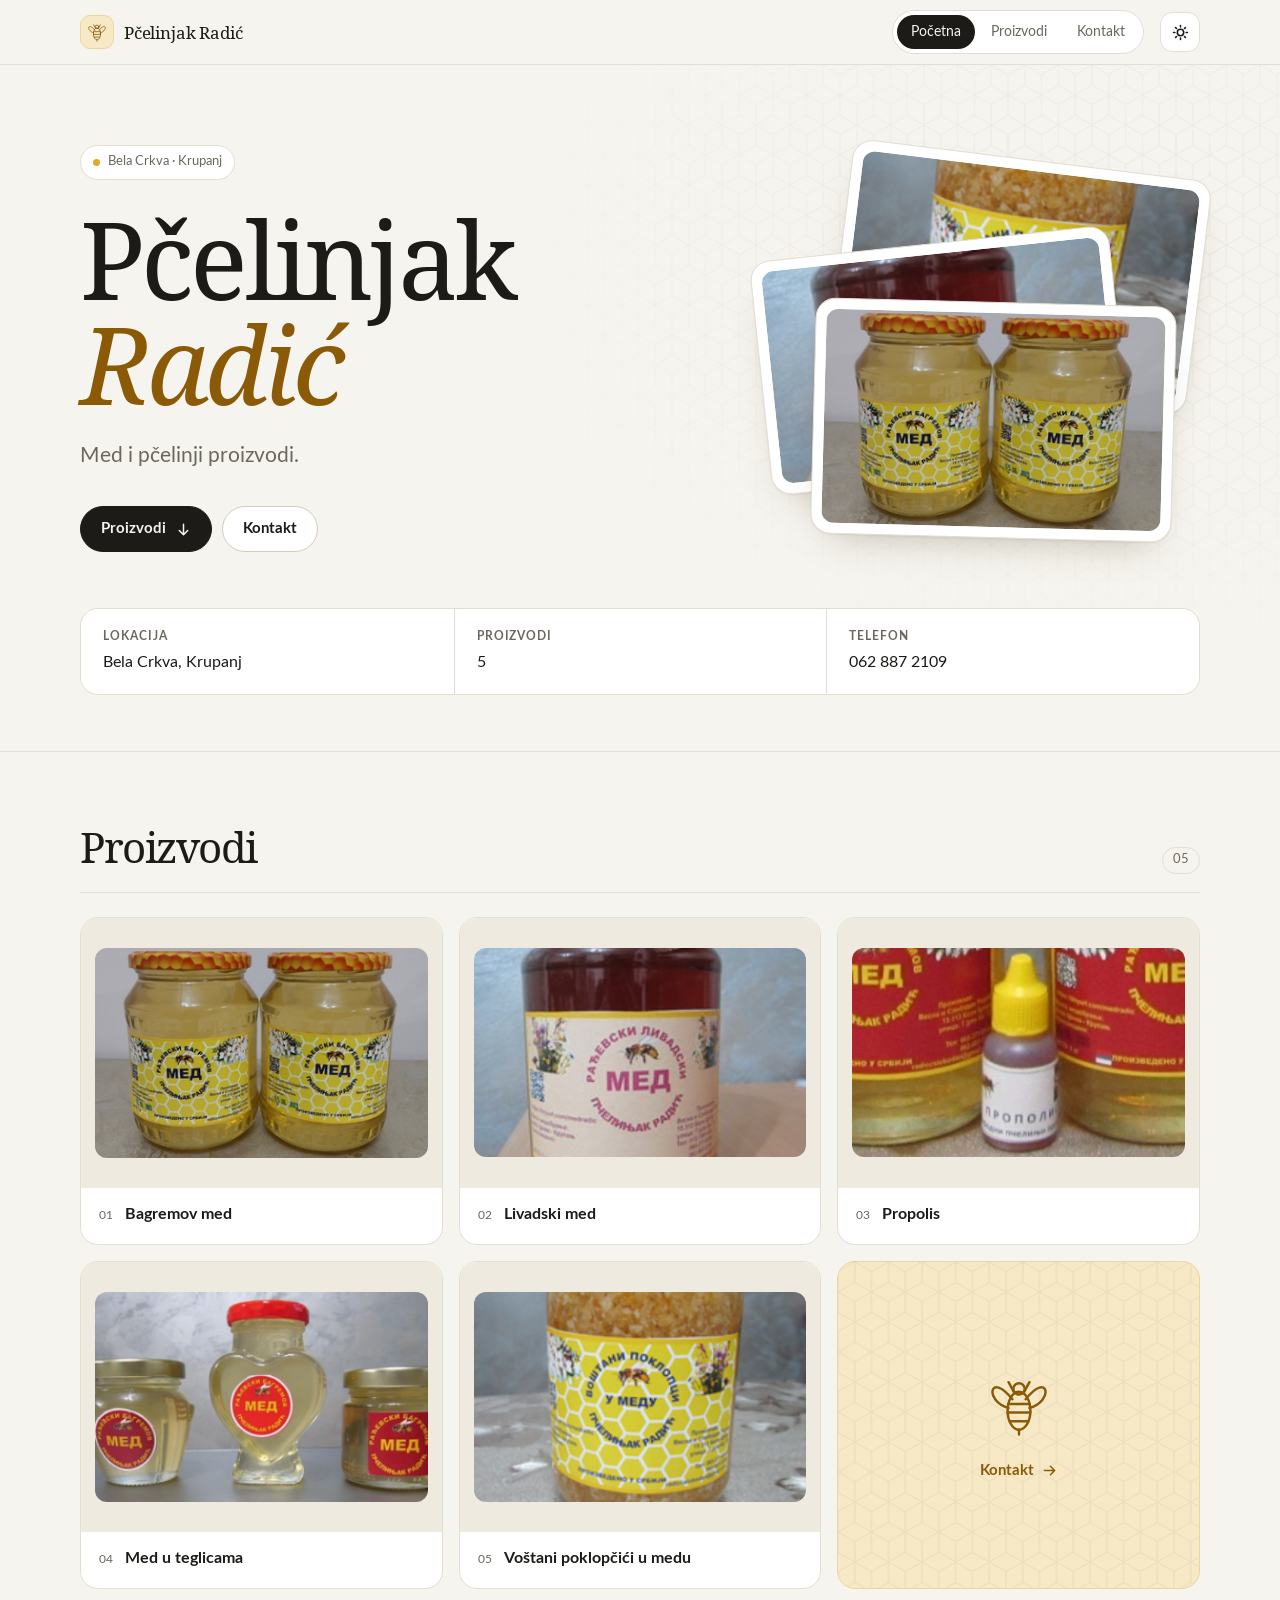
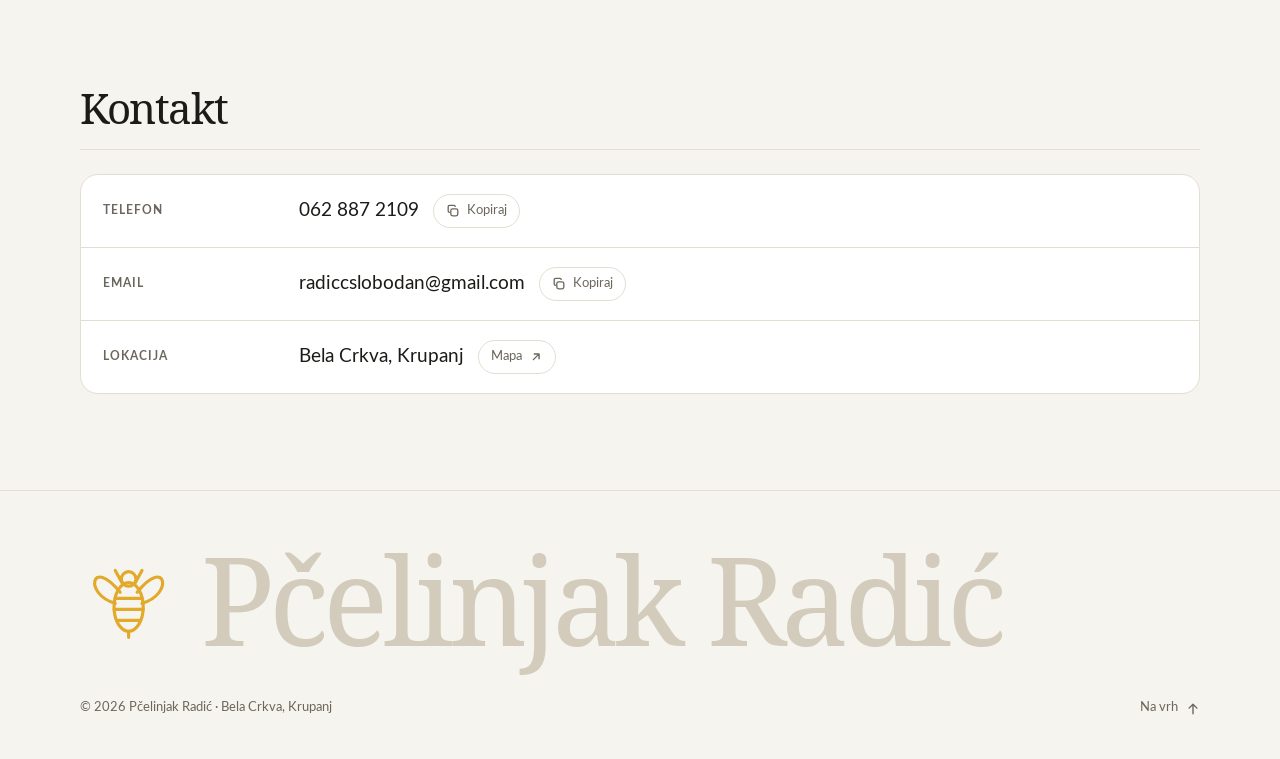
==== commit 2c75b2a5: "Finalni redizajn: tamna tema, složene fotografije, kopiranje kontakta Novi uvod sa dugmadima i fotog" ====
--- a/index.html
+++ b/index.html
@@ -3,7 +3,9 @@
 <head>
   <meta charset="utf-8">
   <meta name="viewport" content="width=device-width, initial-scale=1">
-  <meta name="theme-color" content="#f6f4ee">
+  <meta name="theme-color" content="#f6f4ee" media="(prefers-color-scheme: light)">
+  <meta name="theme-color" content="#141311" media="(prefers-color-scheme: dark)">
+  <meta name="color-scheme" content="light dark">
   <title>Pčelinjak Radić — Med i pčelinji proizvodi</title>
   <meta name="description" content="Pčelinjak Radić, Bela Crkva, Krupanj. Galerija meda i pčelinjih proizvoda i kontakt.">
   <meta property="og:title" content="Pčelinjak Radić — Med i pčelinji proizvodi">
@@ -12,11 +14,28 @@
   <meta property="og:locale" content="sr_RS">
   <link rel="icon" href="assets/favicon.svg" type="image/svg+xml">
   <link rel="preload" href="assets/fonts/noto-serif.woff2" as="font" type="font/woff2" crossorigin>
+  <script>
+    // Tema se postavlja pre crtanja stranice, da ne bi treperila.
+    try { const t = localStorage.getItem('tema'); if (t === 'light' || t === 'dark') document.documentElement.dataset.theme = t; } catch (e) {}
+  </script>
   <link rel="stylesheet" href="style.css">
   <script src="script.js" defer></script>
 </head>
 <body>
-  <svg class="svg-definitions" xmlns="http://www.w3.org/2000/svg" aria-hidden="true"><defs><symbol id="bee" viewBox="0 0 80 80"><g fill="none" stroke="currentColor" stroke-width="2.6" stroke-linecap="round" stroke-linejoin="round"><path d="M33 34C9 4 3 36 29 43M47 34C71 4 77 36 51 43"/><ellipse cx="40" cy="46" rx="12" ry="20"/><path d="M29 39h22M28 48h24M31 57h18M35 27l-6-11m16 11 6-11M40 66v5"/><circle cx="40" cy="23" r="6"/></g></symbol></defs></svg>
+  <svg class="svg-definitions" xmlns="http://www.w3.org/2000/svg" aria-hidden="true">
+    <defs>
+      <symbol id="bee" viewBox="0 0 80 80"><g fill="none" stroke="currentColor" stroke-width="2.6" stroke-linecap="round" stroke-linejoin="round"><path d="M33 34C9 4 3 36 29 43M47 34C71 4 77 36 51 43"/><ellipse cx="40" cy="46" rx="12" ry="20"/><path d="M29 39h22M28 48h24M31 57h18M35 27l-6-11m16 11 6-11M40 66v5"/><circle cx="40" cy="23" r="6"/></g></symbol>
+      <symbol id="i-down" viewBox="0 0 16 16"><path d="M8 2.5v11M3.5 9 8 13.5 12.5 9" fill="none" stroke="currentColor" stroke-width="1.6" stroke-linecap="round" stroke-linejoin="round"/></symbol>
+      <symbol id="i-right" viewBox="0 0 16 16"><path d="M2.5 8h11M9 3.5 13.5 8 9 12.5" fill="none" stroke="currentColor" stroke-width="1.6" stroke-linecap="round" stroke-linejoin="round"/></symbol>
+      <symbol id="i-out" viewBox="0 0 16 16"><path d="M5 11 11 5M6 4.5h5.5V10" fill="none" stroke="currentColor" stroke-width="1.6" stroke-linecap="round" stroke-linejoin="round"/></symbol>
+      <symbol id="i-up" viewBox="0 0 16 16"><path d="M8 13.5v-11M3.5 7 8 2.5 12.5 7" fill="none" stroke="currentColor" stroke-width="1.6" stroke-linecap="round" stroke-linejoin="round"/></symbol>
+      <symbol id="i-copy" viewBox="0 0 16 16"><g fill="none" stroke="currentColor" stroke-width="1.5" stroke-linejoin="round"><rect x="5.5" y="5.5" width="8" height="8" rx="2"/><path d="M10.5 3.5v-.5a1.5 1.5 0 0 0-1.5-1.5H4A1.5 1.5 0 0 0 2.5 3v5A1.5 1.5 0 0 0 4 9.5h.5"/></g></symbol>
+      <symbol id="i-check" viewBox="0 0 16 16"><path d="m3 8.5 3 3 7-7" fill="none" stroke="currentColor" stroke-width="1.8" stroke-linecap="round" stroke-linejoin="round"/></symbol>
+      <symbol id="i-sun" viewBox="0 0 16 16"><g fill="none" stroke="currentColor" stroke-width="1.5" stroke-linecap="round"><circle cx="8" cy="8" r="3"/><path d="M8 1.5v1.2M8 13.3v1.2M1.5 8h1.2M13.3 8h1.2M3.4 3.4l.85.85M11.75 11.75l.85.85M3.4 12.6l.85-.85M11.75 4.25l.85-.85"/></g></symbol>
+      <symbol id="i-moon" viewBox="0 0 16 16"><path d="M13.5 9.6A5.6 5.6 0 0 1 6.4 2.5a5.6 5.6 0 1 0 7.1 7.1Z" fill="none" stroke="currentColor" stroke-width="1.5" stroke-linejoin="round"/></symbol>
+      <pattern id="honeycomb" width="56" height="100" patternUnits="userSpaceOnUse" patternTransform="scale(.6)"><path d="M28 66 0 50V16L28 0l28 16v34L28 66v34M28 0v34L0 50v34l28 16 28-16V50L28 34" fill="none" stroke="currentColor" stroke-width="1.4"/></pattern>
+    </defs>
+  </svg>
   <a class="skip-link" href="#main">Pređi na sadržaj</a>
 
   <header class="header">
@@ -30,19 +49,39 @@
         <a href="#proizvodi">Proizvodi</a>
         <a href="#kontakt">Kontakt</a>
       </nav>
-      <button class="menu-toggle" type="button" aria-expanded="false" aria-controls="navigation" aria-label="Otvori meni" hidden><span></span><span></span></button>
+      <div class="header-tools">
+        <button class="icon-button theme-toggle" type="button" aria-label="Promeni temu" hidden>
+          <svg class="icon-sun" aria-hidden="true"><use href="#i-sun"/></svg>
+          <svg class="icon-moon" aria-hidden="true"><use href="#i-moon"/></svg>
+        </button>
+        <button class="icon-button menu-toggle" type="button" aria-expanded="false" aria-controls="navigation" aria-label="Otvori meni" hidden><span></span><span></span></button>
+      </div>
     </div>
   </header>
 
   <main id="main">
-    <section class="hero wrap" id="pocetna" aria-labelledby="hero-title">
-      <p class="tag"><span class="dot" aria-hidden="true"></span>Bela Crkva · Krupanj</p>
-      <h1 id="hero-title">Pčelinjak Radić</h1>
-      <p class="lead">Med i pčelinji proizvodi.</p>
-      <dl class="facts">
+    <section class="hero" id="pocetna" aria-labelledby="hero-title">
+      <svg class="hero-pattern" aria-hidden="true"><rect width="100%" height="100%" fill="url(#honeycomb)"/></svg>
+      <div class="hero-inner wrap">
+        <div class="hero-copy">
+          <p class="tag"><span class="dot" aria-hidden="true"></span>Bela Crkva · Krupanj</p>
+          <h1 id="hero-title">Pčelinjak<br><span>Radić</span></h1>
+          <p class="lead">Med i pčelinji proizvodi.</p>
+          <div class="actions">
+            <a class="button button-primary" href="#proizvodi">Proizvodi <svg aria-hidden="true"><use href="#i-down"/></svg></a>
+            <a class="button" href="#kontakt">Kontakt</a>
+          </div>
+        </div>
+        <div class="stack" aria-hidden="true">
+          <div class="stack-card stack-back"><picture><source srcset="assets/poklopcici.webp" type="image/webp"><img src="assets/poklopcici.png" width="349" height="220" alt="" decoding="async"></picture></div>
+          <div class="stack-card stack-mid"><picture><source srcset="assets/livada.webp" type="image/webp"><img src="assets/livada.png" width="350" height="220" alt="" decoding="async"></picture></div>
+          <div class="stack-card stack-front"><picture><source srcset="assets/bagrem.webp" type="image/webp"><img src="assets/bagrem.png" width="349" height="220" alt="" fetchpriority="high" decoding="async"></picture></div>
+        </div>
+      </div>
+      <dl class="facts wrap">
         <div><dt>Lokacija</dt><dd>Bela Crkva, Krupanj</dd></div>
         <div><dt>Proizvodi</dt><dd>5</dd></div>
-        <div><dt>Kontakt</dt><dd><a href="tel:+381628872109">062 887 2109</a></dd></div>
+        <div><dt>Telefon</dt><dd><a href="tel:+381628872109">062 887 2109</a></dd></div>
       </dl>
     </section>
 
@@ -52,29 +91,30 @@
         <span class="count">05</span>
       </div>
       <div class="grid">
-        <article class="card">
-          <div class="card-media"><picture><source srcset="assets/bagrem.webp" type="image/webp"><img src="assets/bagrem.png" width="349" height="220" alt="Bagremov med u dve tegle sa žutim etiketama Pčelinjaka Radić" fetchpriority="high" decoding="async"></picture></div>
+        <article class="card" data-reveal>
+          <div class="card-media"><picture><source srcset="assets/bagrem.webp" type="image/webp"><img src="assets/bagrem.png" width="349" height="220" alt="Bagremov med u dve tegle sa žutim etiketama Pčelinjaka Radić" loading="lazy" decoding="async"></picture></div>
           <div class="card-body"><span class="num">01</span><h3>Bagremov med</h3></div>
         </article>
-        <article class="card">
+        <article class="card" data-reveal>
           <div class="card-media"><picture><source srcset="assets/livada.webp" type="image/webp"><img src="assets/livada.png" width="350" height="220" alt="Tegla livadskog meda sa originalnom etiketom Pčelinjaka Radić" loading="lazy" decoding="async"></picture></div>
           <div class="card-body"><span class="num">02</span><h3>Livadski med</h3></div>
         </article>
-        <article class="card">
+        <article class="card" data-reveal>
           <div class="card-media"><picture><source srcset="assets/propolis.webp" type="image/webp"><img src="assets/propolis.png" width="350" height="220" alt="Bočica propolisa sa žutim čepom, između dve tegle meda" loading="lazy" decoding="async"></picture></div>
           <div class="card-body"><span class="num">03</span><h3>Propolis</h3></div>
         </article>
-        <article class="card">
+        <article class="card" data-reveal>
           <div class="card-media"><picture><source srcset="assets/teglice.webp" type="image/webp"><img src="assets/teglice.png" width="349" height="220" alt="Med u tri male teglice različitog oblika sa etiketama Pčelinjaka Radić" loading="lazy" decoding="async"></picture></div>
           <div class="card-body"><span class="num">04</span><h3>Med u teglicama</h3></div>
         </article>
-        <article class="card">
+        <article class="card" data-reveal>
           <div class="card-media"><picture><source srcset="assets/poklopcici.webp" type="image/webp"><img src="assets/poklopcici.png" width="349" height="220" alt="Tegla voštanih poklopčića u medu sa originalnom etiketom" loading="lazy" decoding="async"></picture></div>
           <div class="card-body"><span class="num">05</span><h3>Voštani poklopčići u medu</h3></div>
         </article>
-        <a class="card card-mark" href="#kontakt">
-          <svg aria-hidden="true"><use href="#bee"/></svg>
-          <span>Kontakt <span aria-hidden="true">→</span></span>
+        <a class="card card-mark" href="#kontakt" data-reveal>
+          <svg class="card-mark-pattern" aria-hidden="true"><rect width="100%" height="100%" fill="url(#honeycomb)"/></svg>
+          <svg class="card-mark-bee" aria-hidden="true"><use href="#bee"/></svg>
+          <span class="card-mark-label">Kontakt <svg aria-hidden="true"><use href="#i-right"/></svg></span>
         </a>
       </div>
     </section>
@@ -83,26 +123,44 @@
       <div class="section-head">
         <h2 id="contact-title">Kontakt</h2>
       </div>
-      <dl class="contact">
+      <dl class="contact" data-reveal>
         <div class="row">
           <dt>Telefon</dt>
-          <dd><a href="tel:+381628872109">062 887 2109</a></dd>
+          <dd>
+            <a class="contact-value" href="tel:+381628872109">062 887 2109</a>
+            <button class="chip copy" type="button" data-copy="062 887 2109" hidden><svg class="icon-copy" aria-hidden="true"><use href="#i-copy"/></svg><svg class="icon-check" aria-hidden="true"><use href="#i-check"/></svg><span>Kopiraj</span><span class="sr-only"> broj telefona</span></button>
+          </dd>
         </div>
         <div class="row">
           <dt>Email</dt>
-          <dd><a href="mailto:radiccslobodan@gmail.com">radiccslobodan@gmail.com</a></dd>
+          <dd>
+            <a class="contact-value" href="mailto:radiccslobodan@gmail.com">radiccslobodan@gmail.com</a>
+            <button class="chip copy" type="button" data-copy="radiccslobodan@gmail.com" hidden><svg class="icon-copy" aria-hidden="true"><use href="#i-copy"/></svg><svg class="icon-check" aria-hidden="true"><use href="#i-check"/></svg><span>Kopiraj</span><span class="sr-only"> email adresu</span></button>
+          </dd>
         </div>
         <div class="row">
           <dt>Lokacija</dt>
-          <dd>Bela Crkva, Krupanj <a class="map-link" href="https://www.google.com/maps/search/?api=1&amp;query=P%C4%8Delinjak%20Radi%C4%87%2C%20Bela%20Crkva%2C%20Krupanj" target="_blank" rel="noopener noreferrer">Mapa<span class="sr-only"> (novi prozor)</span> <span aria-hidden="true">↗</span></a></dd>
+          <dd>
+            <span class="contact-value">Bela Crkva, Krupanj</span>
+            <a class="chip" href="https://www.google.com/maps/search/?api=1&amp;query=P%C4%8Delinjak%20Radi%C4%87%2C%20Bela%20Crkva%2C%20Krupanj" target="_blank" rel="noopener noreferrer">Mapa<span class="sr-only"> (novi prozor)</span><svg aria-hidden="true"><use href="#i-out"/></svg></a>
+          </dd>
         </div>
       </dl>
+      <p class="sr-only" role="status" aria-live="polite" id="copy-status"></p>
     </section>
   </main>
 
-  <footer class="footer wrap">
-    <p>© <span id="year">2026</span> Pčelinjak Radić</p>
-    <a class="back-top" href="#pocetna">Na vrh <span aria-hidden="true">↑</span></a>
+  <footer class="footer">
+    <div class="wrap">
+      <div class="footer-mark" aria-hidden="true">
+        <svg><use href="#bee"/></svg>
+        <span>Pčelinjak Radić</span>
+      </div>
+      <div class="footer-bar">
+        <p>© <span id="year">2026</span> Pčelinjak Radić · Bela Crkva, Krupanj</p>
+        <a class="back-top" href="#pocetna">Na vrh <svg aria-hidden="true"><use href="#i-up"/></svg></a>
+      </div>
+    </div>
   </footer>
 </body>
 </html>
--- a/style.css
+++ b/style.css
@@ -3,58 +3,121 @@
 @font-face { font-family: Lato; src: url('assets/fonts/lato-regular.woff2') format('woff2'); font-style: normal; font-weight: 400; font-display: swap; }
 @font-face { font-family: Lato; src: url('assets/fonts/lato-bold.woff2') format('woff2'); font-style: normal; font-weight: 700; font-display: swap; }
 
-/* Mirna, svetla paleta: topla bela podloga, tamno mastilo, jedan medeni akcenat. */
+/* Svetla tema: topla bela podloga, tamno mastilo, jedan medeni akcenat. */
 :root {
+  color-scheme: light;
   --bg: #f6f4ee;
+  --bg-blur: rgba(246, 244, 238, .82);
   --surface: #ffffff;
   --media: #efeadf;
-  --ink: #1f1d1a;
-  --muted: #6e695f;
-  --line: #e4dfd3;
+  --ink: #1d1b18;
+  --muted: #6c675d;
+  --line: #e3ded2;
+  --line-strong: #d3ccbc;
   --honey: #e2a92b;
-  --honey-soft: #f6e7c1;
+  --honey-soft: #f7e9c6;
+  --honey-line: #ecd6a0;
   --honey-ink: #8a5a06;
-  --radius: 16px;
+  --shadow: 0 1px 2px rgba(40, 30, 10, .06), 0 18px 40px -22px rgba(60, 40, 10, .35);
+  --pattern-opacity: .07;
+  --radius: 18px;
   --serif: 'Noto Serif', Georgia, serif;
   --sans: Lato, system-ui, -apple-system, 'Segoe UI', Arial, sans-serif;
-}
+  --ease: cubic-bezier(.2, .7, .2, 1);
+}
+/* Tamna tema: prati sistem, osim ako je izabrana ručno. */
+@media (prefers-color-scheme: dark) {
+  :root:not([data-theme='light']) {
+    color-scheme: dark;
+    --bg: #141311; --bg-blur: rgba(20, 19, 17, .8); --surface: #1d1c19; --media: #262420;
+    --ink: #f2eee6; --muted: #a29c90; --line: #2f2d28; --line-strong: #403d36;
+    --honey: #e9b440; --honey-soft: #33290f; --honey-line: #4a3c17; --honey-ink: #f1c45f;
+    --shadow: 0 1px 2px rgba(0, 0, 0, .4), 0 18px 40px -20px rgba(0, 0, 0, .7);
+    --pattern-opacity: .06;
+  }
+}
+:root[data-theme='dark'] {
+  color-scheme: dark;
+  --bg: #141311; --bg-blur: rgba(20, 19, 17, .8); --surface: #1d1c19; --media: #262420;
+  --ink: #f2eee6; --muted: #a29c90; --line: #2f2d28; --line-strong: #403d36;
+  --honey: #e9b440; --honey-soft: #33290f; --honey-line: #4a3c17; --honey-ink: #f1c45f;
+  --shadow: 0 1px 2px rgba(0, 0, 0, .4), 0 18px 40px -20px rgba(0, 0, 0, .7);
+  --pattern-opacity: .06;
+}
+
 * { box-sizing: border-box; }
-html { scroll-behavior: smooth; scroll-padding-top: 84px; }
-body { margin: 0; background: var(--bg); color: var(--ink); font: 16px/1.6 var(--sans); -webkit-font-smoothing: antialiased; }
+[hidden] { display: none !important; }
+html { scroll-behavior: smooth; scroll-padding-top: 76px; }
+body { margin: 0; background: var(--bg); color: var(--ink); font: 16px/1.6 var(--sans); -webkit-font-smoothing: antialiased; transition: background-color .3s, color .3s; }
 ::selection { background: var(--honey-soft); color: var(--ink); }
 a { color: inherit; text-decoration: none; }
 button { font: inherit; color: inherit; cursor: pointer; }
-a:focus-visible, button:focus-visible, [tabindex='-1']:focus-visible { outline: 2px solid var(--honey-ink); outline-offset: 4px; border-radius: 6px; }
+a:focus-visible, button:focus-visible, [tabindex='-1']:focus-visible { outline: 2px solid var(--honey); outline-offset: 3px; border-radius: 10px; }
 h1, h2, h3, p, figure, dl, dd { margin: 0; }
-h1, h2 { font-family: var(--serif); font-weight: 400; letter-spacing: -.03em; }
+h1, h2 { font-family: var(--serif); font-weight: 400; letter-spacing: -.035em; }
 h3 { font-size: 16px; font-weight: 700; line-height: 1.35; }
 img { display: block; max-width: 100%; height: auto; }
 svg, picture { display: block; }
-.wrap { width: min(1080px, calc(100% - 64px)); margin-inline: auto; }
-.svg-definitions { position: absolute; width: 0; height: 0; overflow: hidden; }
+.wrap { width: min(1120px, calc(100% - 64px)); margin-inline: auto; }
+.svg-definitions { position: absolute; width: 0; height: 0; overflow: hidden; color: var(--ink); }
 .sr-only { position: absolute; width: 1px; height: 1px; padding: 0; margin: -1px; overflow: hidden; clip-path: inset(50%); white-space: nowrap; border: 0; }
-.skip-link { position: fixed; top: 12px; left: 12px; padding: 10px 16px; background: var(--surface); border: 1px solid var(--line); border-radius: 10px; z-index: 100; transform: translateY(-160%); }
+.skip-link { position: fixed; top: 12px; left: 12px; padding: 10px 16px; background: var(--surface); border: 1px solid var(--line); border-radius: 12px; z-index: 100; transform: translateY(-160%); }
 .skip-link:focus { transform: translateY(0); }
 
 /* Zaglavlje */
-.header { position: sticky; top: 0; z-index: 20; background: rgba(246, 244, 238, .86); backdrop-filter: saturate(1.4) blur(12px); -webkit-backdrop-filter: saturate(1.4) blur(12px); border-bottom: 1px solid var(--line); }
-.header-inner { display: flex; justify-content: space-between; align-items: center; gap: 24px; min-height: 64px; }
-.brand { display: flex; align-items: center; gap: 10px; min-height: 44px; }
-.brand-badge { display: grid; place-items: center; width: 32px; height: 32px; border-radius: 9px; background: var(--honey-soft); color: var(--honey-ink); }
+.header { position: sticky; top: 0; z-index: 30; background: var(--bg-blur); backdrop-filter: saturate(1.5) blur(14px); -webkit-backdrop-filter: saturate(1.5) blur(14px); border-bottom: 1px solid var(--line); }
+.header-inner { display: flex; align-items: center; gap: 16px; min-height: 64px; }
+.brand { display: flex; align-items: center; gap: 10px; min-height: 44px; margin-right: auto; }
+.brand-badge { display: grid; place-items: center; width: 34px; height: 34px; border-radius: 10px; background: var(--honey-soft); border: 1px solid var(--honey-line); color: var(--honey-ink); }
 .brand-badge svg { width: 24px; height: 24px; }
 .brand-name { font: 17px/1 var(--serif); letter-spacing: -.01em; }
-.navigation { display: flex; gap: 4px; align-items: center; }
-.navigation a { display: flex; align-items: center; min-height: 40px; padding-inline: 14px; border-radius: 999px; font-size: 14px; color: var(--muted); transition: background-color .15s, color .15s; }
-.navigation a:hover { background: var(--surface); color: var(--ink); }
-.menu-toggle { display: none; }
+.navigation { display: flex; gap: 2px; align-items: center; padding: 4px; border: 1px solid var(--line); border-radius: 999px; background: var(--surface); }
+.navigation a { display: flex; align-items: center; min-height: 34px; padding-inline: 14px; border-radius: 999px; font-size: 14px; color: var(--muted); transition: background-color .2s, color .2s; }
+.navigation a:hover { color: var(--ink); }
+.navigation a.is-active { background: var(--ink); color: var(--bg); }
+.header-tools { display: flex; gap: 8px; }
+.icon-button { display: none; place-items: center; width: 40px; height: 40px; padding: 0; background: var(--surface); border: 1px solid var(--line); border-radius: 12px; transition: border-color .2s, background-color .2s; }
+.icon-button:hover { border-color: var(--line-strong); }
+.icon-button svg { width: 17px; height: 17px; }
+.js .theme-toggle { display: grid; }
+.icon-moon { display: none; }
+:root[data-theme='dark'] .icon-sun { display: none; }
+:root[data-theme='dark'] .icon-moon { display: block; }
+@media (prefers-color-scheme: dark) {
+  :root:not([data-theme='light']) .icon-sun { display: none; }
+  :root:not([data-theme='light']) .icon-moon { display: block; }
+}
 
 /* Uvod */
-.hero { padding-block: 88px 64px; }
+.hero { position: relative; overflow: hidden; border-bottom: 1px solid var(--line); }
+.hero-pattern { position: absolute; inset: 0; width: 100%; height: 100%; opacity: var(--pattern-opacity); -webkit-mask-image: radial-gradient(70% 90% at 85% 30%, #000 10%, transparent 70%); mask-image: radial-gradient(70% 90% at 85% 30%, #000 10%, transparent 70%); pointer-events: none; }
+.hero-inner { position: relative; display: grid; grid-template-columns: minmax(0, 1.05fr) minmax(0, 1fr); align-items: center; gap: 48px; padding-block: 80px 56px; }
 .tag { display: inline-flex; align-items: center; gap: 8px; padding: 6px 12px; border: 1px solid var(--line); border-radius: 999px; background: var(--surface); font-size: 13px; color: var(--muted); }
-.dot { width: 7px; height: 7px; border-radius: 50%; background: var(--honey); }
-.hero h1 { margin-top: 24px; font-size: clamp(48px, 8vw, 92px); line-height: 1.02; }
-.lead { margin-top: 18px; font-size: clamp(18px, 2vw, 21px); color: var(--muted); }
-.facts { display: grid; grid-template-columns: repeat(3, minmax(0, 1fr)); margin-top: 56px; border: 1px solid var(--line); border-radius: var(--radius); background: var(--surface); overflow: hidden; }
+.dot { position: relative; width: 7px; height: 7px; border-radius: 50%; background: var(--honey); }
+.dot::after { content: ''; position: absolute; inset: -4px; border-radius: 50%; border: 1px solid var(--honey); opacity: 0; animation: pulse 2.6s var(--ease) infinite; }
+@keyframes pulse { 0% { transform: scale(.5); opacity: .8; } 80%, 100% { transform: scale(1.4); opacity: 0; } }
+.hero h1 { margin-top: 26px; font-size: clamp(56px, 8.4vw, 112px); line-height: .98; }
+.hero h1 span { color: var(--honey-ink); font-style: italic; }
+.lead { margin-top: 22px; font-size: clamp(18px, 1.8vw, 21px); color: var(--muted); }
+.actions { display: flex; flex-wrap: wrap; gap: 10px; margin-top: 34px; }
+.button { display: inline-flex; align-items: center; gap: 10px; min-height: 46px; padding-inline: 20px; border: 1px solid var(--line-strong); border-radius: 999px; background: var(--surface); font-size: 15px; font-weight: 700; transition: transform .2s var(--ease), background-color .2s, border-color .2s; }
+.button:hover { transform: translateY(-1px); border-color: var(--ink); }
+.button svg { width: 15px; height: 15px; }
+.button-primary { background: var(--ink); border-color: var(--ink); color: var(--bg); }
+
+/* Složene fotografije u uvodu */
+.stack { position: relative; width: min(100%, 440px); aspect-ratio: 1 / .86; justify-self: end; }
+.stack-card { position: absolute; width: 82%; padding: 10px; background: var(--surface); border: 1px solid var(--line); border-radius: 20px; box-shadow: var(--shadow); transition: transform .5s var(--ease); }
+.stack-card img { width: 100%; border-radius: 12px; }
+.stack-back { top: 0; right: 0; transform: rotate(7deg); }
+.stack-mid { top: 22%; left: 0; transform: rotate(-6deg); }
+.stack-front { bottom: 0; right: 6%; transform: rotate(1.5deg); }
+.stack:hover .stack-back { transform: rotate(10deg) translate(10px, -10px); }
+.stack:hover .stack-mid { transform: rotate(-9deg) translate(-12px, 0); }
+.stack:hover .stack-front { transform: rotate(0deg) translateY(6px); }
+
+/* Činjenice ispod uvoda */
+.facts { position: relative; display: grid; grid-template-columns: repeat(3, minmax(0, 1fr)); margin-bottom: 56px; border: 1px solid var(--line); border-radius: var(--radius); background: var(--surface); overflow: hidden; }
 .facts > div { padding: 18px 22px; min-width: 0; }
 .facts > div + div { border-left: 1px solid var(--line); }
 .facts dt, .contact dt { font-size: 12px; font-weight: 700; letter-spacing: .08em; text-transform: uppercase; color: var(--muted); }
@@ -62,73 +125,107 @@
 .facts a:hover { color: var(--honey-ink); }
 
 /* Sekcije */
-.section { padding-block: 40px 56px; }
+.section { padding-block: 72px 24px; }
 .section-head { display: flex; align-items: baseline; justify-content: space-between; gap: 16px; padding-bottom: 18px; margin-bottom: 24px; border-bottom: 1px solid var(--line); }
-.section-head h2 { font-size: clamp(28px, 3.4vw, 38px); line-height: 1.15; }
-.count { font-size: 13px; color: var(--muted); font-variant-numeric: tabular-nums; }
+.section-head h2 { font-size: clamp(30px, 3.6vw, 42px); line-height: 1.1; }
+.count { padding: 2px 10px; border: 1px solid var(--line); border-radius: 999px; font-size: 13px; color: var(--muted); font-variant-numeric: tabular-nums; }
 
 /* Galerija proizvoda */
 .grid { display: grid; grid-template-columns: repeat(3, minmax(0, 1fr)); gap: 16px; }
-.card { display: flex; flex-direction: column; min-width: 0; background: var(--surface); border: 1px solid var(--line); border-radius: var(--radius); overflow: hidden; transition: border-color .2s, box-shadow .2s, transform .2s; }
-a.card:hover { border-color: #e2c57f; box-shadow: 0 10px 30px -18px rgba(60, 45, 20, .35); transform: translateY(-2px); }
+.card { position: relative; display: flex; flex-direction: column; min-width: 0; background: var(--surface); border: 1px solid var(--line); border-radius: var(--radius); overflow: hidden; transition: border-color .25s, box-shadow .25s, transform .25s var(--ease); }
+.card:hover { border-color: var(--line-strong); box-shadow: var(--shadow); }
 .card-media { display: grid; place-items: center; aspect-ratio: 4 / 3; padding: 14px; background: var(--media); }
-.card-media picture { width: 100%; max-width: 350px; }
-.card-media img { width: 100%; border-radius: 10px; }
+.card-media picture { width: 100%; max-width: 350px; overflow: hidden; border-radius: 12px; }
+.card-media img { width: 100%; transition: transform .6s var(--ease); }
+.card:hover .card-media img { transform: scale(1.035); }
 .card-body { display: flex; align-items: baseline; gap: 12px; padding: 16px 18px 18px; }
 .num { font-size: 12px; color: var(--muted); font-variant-numeric: tabular-nums; }
-.card-mark { align-items: center; justify-content: center; gap: 14px; min-height: 220px; background: var(--honey-soft); border-color: #ecd9a8; color: var(--honey-ink); font-size: 15px; font-weight: 700; }
-.card-mark svg { width: 72px; height: 72px; }
+.card-mark { align-items: center; justify-content: center; gap: 16px; min-height: 220px; background: var(--honey-soft); border-color: var(--honey-line); color: var(--honey-ink); }
+.card-mark:hover { transform: translateY(-2px); border-color: var(--honey); }
+.card-mark-pattern { position: absolute; inset: 0; width: 100%; height: 100%; opacity: .07; }
+.card-mark-bee { position: relative; width: 76px; height: 76px; transition: transform .5s var(--ease); }
+.card-mark:hover .card-mark-bee { transform: rotate(-10deg) translateY(-4px); }
+.card-mark-label { position: relative; display: inline-flex; align-items: center; gap: 8px; font-size: 15px; font-weight: 700; }
+.card-mark-label svg { width: 15px; height: 15px; transition: transform .25s var(--ease); }
+.card-mark:hover .card-mark-label svg { transform: translateX(3px); }
 
 /* Kontakt */
 .contact { background: var(--surface); border: 1px solid var(--line); border-radius: var(--radius); }
-.row { display: grid; grid-template-columns: 180px minmax(0, 1fr); align-items: center; gap: 16px; padding: 18px 22px; }
+.row { display: grid; grid-template-columns: 180px minmax(0, 1fr); align-items: center; gap: 16px; padding: 14px 22px; }
 .row + .row { border-top: 1px solid var(--line); }
-.contact dd { display: flex; flex-wrap: wrap; align-items: center; gap: 8px 16px; font-size: 18px; overflow-wrap: anywhere; }
-.contact dd > a:not(.map-link) { min-height: 44px; display: inline-flex; align-items: center; }
-.contact dd > a:not(.map-link):hover { color: var(--honey-ink); }
-.map-link { display: inline-flex; align-items: center; gap: 6px; min-height: 36px; padding-inline: 14px; border: 1px solid var(--line); border-radius: 999px; font-size: 14px; color: var(--muted); transition: background-color .15s, color .15s; }
-.map-link:hover { background: var(--honey-soft); border-color: #ecd9a8; color: var(--honey-ink); }
+.contact dd { display: flex; flex-wrap: wrap; align-items: center; gap: 6px 14px; min-width: 0; }
+.contact-value { display: inline-flex; align-items: center; min-height: 44px; font-size: 19px; overflow-wrap: anywhere; }
+a.contact-value:hover { color: var(--honey-ink); }
+.chip { display: inline-flex; align-items: center; gap: 7px; min-height: 34px; padding-inline: 12px; border: 1px solid var(--line); border-radius: 999px; background: transparent; font-size: 13px; color: var(--muted); transition: background-color .2s, border-color .2s, color .2s; }
+.chip:hover { background: var(--honey-soft); border-color: var(--honey-line); color: var(--honey-ink); }
+.chip svg { width: 14px; height: 14px; }
+.copy .icon-check { display: none; }
+.copy.is-done { background: var(--honey-soft); border-color: var(--honey-line); color: var(--honey-ink); }
+.copy.is-done .icon-copy { display: none; }
+.copy.is-done .icon-check { display: block; }
 
 /* Podnožje */
-.footer { display: flex; align-items: center; justify-content: space-between; gap: 16px; padding-block: 24px 32px; border-top: 1px solid var(--line); font-size: 13px; color: var(--muted); }
+.footer { margin-top: 72px; border-top: 1px solid var(--line); overflow: hidden; }
+.footer-mark { display: flex; align-items: center; gap: clamp(12px, 2vw, 24px); padding-block: 48px 8px; color: var(--line-strong); font: clamp(44px, 9.5vw, 128px)/1 var(--serif); letter-spacing: -.045em; white-space: nowrap; }
+.footer-mark svg { flex-shrink: 0; width: .8em; height: .8em; color: var(--honey); }
+.footer-bar { display: flex; align-items: center; justify-content: space-between; gap: 16px; padding-block: 18px 28px; font-size: 13px; color: var(--muted); }
 .back-top { display: inline-flex; align-items: center; gap: 8px; min-height: 44px; }
 .back-top:hover { color: var(--ink); }
-
-@media (max-width: 900px) {
+.back-top svg { width: 14px; height: 14px; }
+
+/* Blago pojavljivanje kartica pri skrolovanju (samo uz JavaScript). */
+.js [data-reveal] { opacity: 0; transform: translateY(14px); transition: opacity .6s var(--ease), transform .6s var(--ease), border-color .25s, box-shadow .25s; }
+.js [data-reveal].is-visible { opacity: 1; transform: none; }
+.js .card-mark[data-reveal].is-visible:hover { transform: translateY(-2px); }
+
+@media (max-width: 960px) {
   .grid { grid-template-columns: repeat(2, minmax(0, 1fr)); }
-}
-@media (max-width: 720px) {
+  .hero-inner { gap: 32px; }
+}
+@media (max-width: 760px) {
   html { scroll-padding-top: 72px; }
   .wrap { width: calc(100% - 40px); }
   .header-inner { flex-wrap: wrap; min-height: 60px; padding-block: 8px; gap: 8px; }
-  .navigation { order: 3; width: 100%; flex-direction: column; align-items: stretch; gap: 2px; padding-bottom: 8px; }
-  .navigation a { min-height: 44px; font-size: 15px; }
+  .navigation { order: 3; width: 100%; flex-direction: column; align-items: stretch; gap: 2px; margin-bottom: 8px; border-radius: 16px; }
+  .navigation a { min-height: 44px; font-size: 15px; border-radius: 12px; }
   .js .navigation { display: none; }
   .js .navigation.is-open { display: flex; }
   .js .menu-toggle { display: flex; }
-  .menu-toggle { flex-direction: column; justify-content: center; align-items: center; gap: 6px; width: 44px; height: 44px; background: var(--surface); border: 1px solid var(--line); border-radius: 12px; }
+  .menu-toggle { flex-direction: column; justify-content: center; align-items: center; gap: 6px; width: 44px; height: 44px; }
+  .js .theme-toggle { width: 44px; height: 44px; }
   .menu-toggle span { width: 16px; height: 1.5px; background: var(--ink); transition: transform .2s; }
   .menu-toggle[aria-expanded='true'] span:first-child { transform: translateY(3.75px) rotate(45deg); }
   .menu-toggle[aria-expanded='true'] span:last-child { transform: translateY(-3.75px) rotate(-45deg); }
-  .hero { padding-block: 56px 40px; }
-  .facts { grid-template-columns: 1fr; margin-top: 36px; }
+  .hero-inner { grid-template-columns: 1fr; padding-block: 48px 40px; gap: 44px; }
+  .stack { justify-self: center; width: min(100%, 360px); }
+  .hero-pattern { -webkit-mask-image: radial-gradient(90% 60% at 50% 75%, #000 10%, transparent 70%); mask-image: radial-gradient(90% 60% at 50% 75%, #000 10%, transparent 70%); }
+  .facts { grid-template-columns: 1fr; margin-bottom: 40px; }
   .facts > div + div { border-left: 0; border-top: 1px solid var(--line); }
-  .row { grid-template-columns: 1fr; gap: 2px; padding: 16px 18px; }
-}
-@media (max-width: 520px) {
+  .section { padding-block: 56px 16px; }
+  .row { grid-template-columns: 1fr; gap: 0; padding: 14px 18px; }
+  .footer { margin-top: 56px; }
+}
+@media (max-width: 540px) {
   .grid { grid-template-columns: 1fr; }
-  .card-mark { min-height: 140px; flex-direction: row; }
-  .card-mark svg { width: 48px; height: 48px; }
-  .footer { padding-block: 18px 24px; }
+  .card-mark { min-height: 132px; flex-direction: row; }
+  .card-mark-bee { width: 52px; height: 52px; }
+  .footer-bar { flex-wrap: wrap; padding-block: 12px 24px; }
 }
 @media (prefers-reduced-motion: reduce) {
   html { scroll-behavior: auto; }
-  .card, a.card:hover { transition: none; transform: none; }
+  *, *::before, *::after { transition: none !important; animation: none !important; }
+  .js [data-reveal] { opacity: 1; transform: none; }
+  .stack:hover .stack-card { transform: none; }
+  .stack:hover .stack-back { transform: rotate(7deg); }
+  .stack:hover .stack-mid { transform: rotate(-6deg); }
+  .stack:hover .stack-front { transform: rotate(1.5deg); }
 }
 @media print {
-  .header, .skip-link, .back-top, .card-mark { display: none; }
+  .header, .skip-link, .back-top, .card-mark, .stack, .hero-pattern, .actions, .chip, .footer-mark { display: none; }
   body { background: #fff; }
   .wrap { width: 100%; }
-  .hero, .section { padding-block: 16px; }
+  .hero-inner { grid-template-columns: 1fr; padding-block: 16px; }
+  .section { padding-block: 16px; }
   .card { break-inside: avoid; }
-}
+  [data-reveal] { opacity: 1 !important; transform: none !important; }
+}
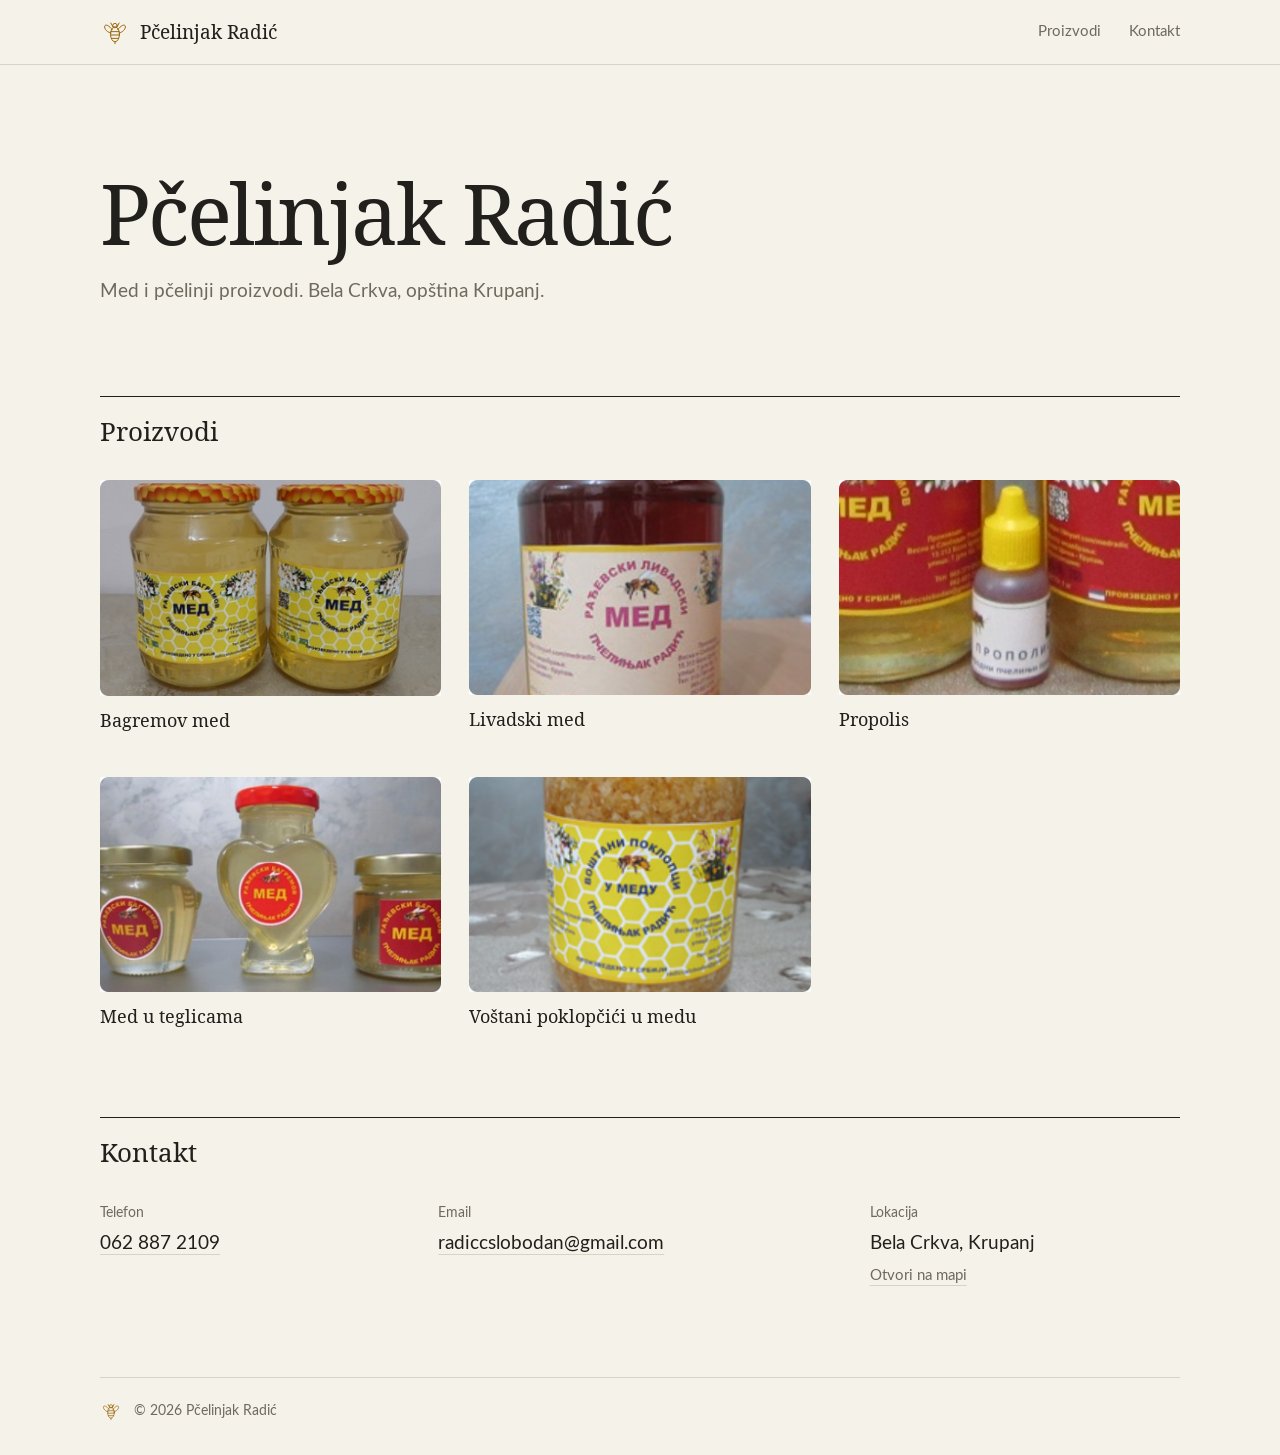
==== commit d0e0bc57: "Pojednostavljen izgled: bez kartica, tagova i animacija Uklonjeni traka sa činjenicama, složene foto" ====
--- a/index.html
+++ b/index.html
@@ -3,8 +3,8 @@
 <head>
   <meta charset="utf-8">
   <meta name="viewport" content="width=device-width, initial-scale=1">
-  <meta name="theme-color" content="#f6f4ee" media="(prefers-color-scheme: light)">
-  <meta name="theme-color" content="#141311" media="(prefers-color-scheme: dark)">
+  <meta name="theme-color" content="#f5f2ea" media="(prefers-color-scheme: light)">
+  <meta name="theme-color" content="#161513" media="(prefers-color-scheme: dark)">
   <meta name="color-scheme" content="light dark">
   <title>Pčelinjak Radić — Med i pčelinji proizvodi</title>
   <meta name="description" content="Pčelinjak Radić, Bela Crkva, Krupanj. Galerija meda i pčelinjih proizvoda i kontakt.">
@@ -14,153 +14,81 @@
   <meta property="og:locale" content="sr_RS">
   <link rel="icon" href="assets/favicon.svg" type="image/svg+xml">
   <link rel="preload" href="assets/fonts/noto-serif.woff2" as="font" type="font/woff2" crossorigin>
-  <script>
-    // Tema se postavlja pre crtanja stranice, da ne bi treperila.
-    try { const t = localStorage.getItem('tema'); if (t === 'light' || t === 'dark') document.documentElement.dataset.theme = t; } catch (e) {}
-  </script>
   <link rel="stylesheet" href="style.css">
   <script src="script.js" defer></script>
 </head>
 <body>
-  <svg class="svg-definitions" xmlns="http://www.w3.org/2000/svg" aria-hidden="true">
-    <defs>
-      <symbol id="bee" viewBox="0 0 80 80"><g fill="none" stroke="currentColor" stroke-width="2.6" stroke-linecap="round" stroke-linejoin="round"><path d="M33 34C9 4 3 36 29 43M47 34C71 4 77 36 51 43"/><ellipse cx="40" cy="46" rx="12" ry="20"/><path d="M29 39h22M28 48h24M31 57h18M35 27l-6-11m16 11 6-11M40 66v5"/><circle cx="40" cy="23" r="6"/></g></symbol>
-      <symbol id="i-down" viewBox="0 0 16 16"><path d="M8 2.5v11M3.5 9 8 13.5 12.5 9" fill="none" stroke="currentColor" stroke-width="1.6" stroke-linecap="round" stroke-linejoin="round"/></symbol>
-      <symbol id="i-right" viewBox="0 0 16 16"><path d="M2.5 8h11M9 3.5 13.5 8 9 12.5" fill="none" stroke="currentColor" stroke-width="1.6" stroke-linecap="round" stroke-linejoin="round"/></symbol>
-      <symbol id="i-out" viewBox="0 0 16 16"><path d="M5 11 11 5M6 4.5h5.5V10" fill="none" stroke="currentColor" stroke-width="1.6" stroke-linecap="round" stroke-linejoin="round"/></symbol>
-      <symbol id="i-up" viewBox="0 0 16 16"><path d="M8 13.5v-11M3.5 7 8 2.5 12.5 7" fill="none" stroke="currentColor" stroke-width="1.6" stroke-linecap="round" stroke-linejoin="round"/></symbol>
-      <symbol id="i-copy" viewBox="0 0 16 16"><g fill="none" stroke="currentColor" stroke-width="1.5" stroke-linejoin="round"><rect x="5.5" y="5.5" width="8" height="8" rx="2"/><path d="M10.5 3.5v-.5a1.5 1.5 0 0 0-1.5-1.5H4A1.5 1.5 0 0 0 2.5 3v5A1.5 1.5 0 0 0 4 9.5h.5"/></g></symbol>
-      <symbol id="i-check" viewBox="0 0 16 16"><path d="m3 8.5 3 3 7-7" fill="none" stroke="currentColor" stroke-width="1.8" stroke-linecap="round" stroke-linejoin="round"/></symbol>
-      <symbol id="i-sun" viewBox="0 0 16 16"><g fill="none" stroke="currentColor" stroke-width="1.5" stroke-linecap="round"><circle cx="8" cy="8" r="3"/><path d="M8 1.5v1.2M8 13.3v1.2M1.5 8h1.2M13.3 8h1.2M3.4 3.4l.85.85M11.75 11.75l.85.85M3.4 12.6l.85-.85M11.75 4.25l.85-.85"/></g></symbol>
-      <symbol id="i-moon" viewBox="0 0 16 16"><path d="M13.5 9.6A5.6 5.6 0 0 1 6.4 2.5a5.6 5.6 0 1 0 7.1 7.1Z" fill="none" stroke="currentColor" stroke-width="1.5" stroke-linejoin="round"/></symbol>
-      <pattern id="honeycomb" width="56" height="100" patternUnits="userSpaceOnUse" patternTransform="scale(.6)"><path d="M28 66 0 50V16L28 0l28 16v34L28 66v34M28 0v34L0 50v34l28 16 28-16V50L28 34" fill="none" stroke="currentColor" stroke-width="1.4"/></pattern>
-    </defs>
-  </svg>
+  <svg class="svg-definitions" xmlns="http://www.w3.org/2000/svg" aria-hidden="true"><defs><symbol id="bee" viewBox="0 0 80 80"><g fill="none" stroke="currentColor" stroke-width="2.6" stroke-linecap="round" stroke-linejoin="round"><path d="M33 34C9 4 3 36 29 43M47 34C71 4 77 36 51 43"/><ellipse cx="40" cy="46" rx="12" ry="20"/><path d="M29 39h22M28 48h24M31 57h18M35 27l-6-11m16 11 6-11M40 66v5"/><circle cx="40" cy="23" r="6"/></g></symbol></defs></svg>
   <a class="skip-link" href="#main">Pređi na sadržaj</a>
 
   <header class="header">
     <div class="header-inner wrap">
       <a class="brand" href="#pocetna" aria-label="Pčelinjak Radić — početna">
-        <span class="brand-badge"><svg aria-hidden="true"><use href="#bee"/></svg></span>
-        <span class="brand-name">Pčelinjak Radić</span>
+        <svg class="brand-mark" aria-hidden="true"><use href="#bee"/></svg>
+        <span>Pčelinjak Radić</span>
       </a>
       <nav id="navigation" class="navigation" aria-label="Glavna navigacija">
-        <a href="#pocetna">Početna</a>
         <a href="#proizvodi">Proizvodi</a>
         <a href="#kontakt">Kontakt</a>
       </nav>
-      <div class="header-tools">
-        <button class="icon-button theme-toggle" type="button" aria-label="Promeni temu" hidden>
-          <svg class="icon-sun" aria-hidden="true"><use href="#i-sun"/></svg>
-          <svg class="icon-moon" aria-hidden="true"><use href="#i-moon"/></svg>
-        </button>
-        <button class="icon-button menu-toggle" type="button" aria-expanded="false" aria-controls="navigation" aria-label="Otvori meni" hidden><span></span><span></span></button>
-      </div>
+      <button class="menu-toggle" type="button" aria-expanded="false" aria-controls="navigation" aria-label="Otvori meni" hidden><span></span><span></span></button>
     </div>
   </header>
 
   <main id="main">
-    <section class="hero" id="pocetna" aria-labelledby="hero-title">
-      <svg class="hero-pattern" aria-hidden="true"><rect width="100%" height="100%" fill="url(#honeycomb)"/></svg>
-      <div class="hero-inner wrap">
-        <div class="hero-copy">
-          <p class="tag"><span class="dot" aria-hidden="true"></span>Bela Crkva · Krupanj</p>
-          <h1 id="hero-title">Pčelinjak<br><span>Radić</span></h1>
-          <p class="lead">Med i pčelinji proizvodi.</p>
-          <div class="actions">
-            <a class="button button-primary" href="#proizvodi">Proizvodi <svg aria-hidden="true"><use href="#i-down"/></svg></a>
-            <a class="button" href="#kontakt">Kontakt</a>
-          </div>
-        </div>
-        <div class="stack" aria-hidden="true">
-          <div class="stack-card stack-back"><picture><source srcset="assets/poklopcici.webp" type="image/webp"><img src="assets/poklopcici.png" width="349" height="220" alt="" decoding="async"></picture></div>
-          <div class="stack-card stack-mid"><picture><source srcset="assets/livada.webp" type="image/webp"><img src="assets/livada.png" width="350" height="220" alt="" decoding="async"></picture></div>
-          <div class="stack-card stack-front"><picture><source srcset="assets/bagrem.webp" type="image/webp"><img src="assets/bagrem.png" width="349" height="220" alt="" fetchpriority="high" decoding="async"></picture></div>
-        </div>
-      </div>
-      <dl class="facts wrap">
-        <div><dt>Lokacija</dt><dd>Bela Crkva, Krupanj</dd></div>
-        <div><dt>Proizvodi</dt><dd>5</dd></div>
-        <div><dt>Telefon</dt><dd><a href="tel:+381628872109">062 887 2109</a></dd></div>
-      </dl>
+    <section class="intro wrap" id="pocetna" aria-labelledby="intro-title">
+      <h1 id="intro-title">Pčelinjak Radić</h1>
+      <p>Med i pčelinji proizvodi. Bela Crkva, opština Krupanj.</p>
     </section>
 
     <section class="section wrap" id="proizvodi" aria-labelledby="products-title">
-      <div class="section-head">
-        <h2 id="products-title">Proizvodi</h2>
-        <span class="count">05</span>
-      </div>
-      <div class="grid">
-        <article class="card" data-reveal>
-          <div class="card-media"><picture><source srcset="assets/bagrem.webp" type="image/webp"><img src="assets/bagrem.png" width="349" height="220" alt="Bagremov med u dve tegle sa žutim etiketama Pčelinjaka Radić" loading="lazy" decoding="async"></picture></div>
-          <div class="card-body"><span class="num">01</span><h3>Bagremov med</h3></div>
-        </article>
-        <article class="card" data-reveal>
-          <div class="card-media"><picture><source srcset="assets/livada.webp" type="image/webp"><img src="assets/livada.png" width="350" height="220" alt="Tegla livadskog meda sa originalnom etiketom Pčelinjaka Radić" loading="lazy" decoding="async"></picture></div>
-          <div class="card-body"><span class="num">02</span><h3>Livadski med</h3></div>
-        </article>
-        <article class="card" data-reveal>
-          <div class="card-media"><picture><source srcset="assets/propolis.webp" type="image/webp"><img src="assets/propolis.png" width="350" height="220" alt="Bočica propolisa sa žutim čepom, između dve tegle meda" loading="lazy" decoding="async"></picture></div>
-          <div class="card-body"><span class="num">03</span><h3>Propolis</h3></div>
-        </article>
-        <article class="card" data-reveal>
-          <div class="card-media"><picture><source srcset="assets/teglice.webp" type="image/webp"><img src="assets/teglice.png" width="349" height="220" alt="Med u tri male teglice različitog oblika sa etiketama Pčelinjaka Radić" loading="lazy" decoding="async"></picture></div>
-          <div class="card-body"><span class="num">04</span><h3>Med u teglicama</h3></div>
-        </article>
-        <article class="card" data-reveal>
-          <div class="card-media"><picture><source srcset="assets/poklopcici.webp" type="image/webp"><img src="assets/poklopcici.png" width="349" height="220" alt="Tegla voštanih poklopčića u medu sa originalnom etiketom" loading="lazy" decoding="async"></picture></div>
-          <div class="card-body"><span class="num">05</span><h3>Voštani poklopčići u medu</h3></div>
-        </article>
-        <a class="card card-mark" href="#kontakt" data-reveal>
-          <svg class="card-mark-pattern" aria-hidden="true"><rect width="100%" height="100%" fill="url(#honeycomb)"/></svg>
-          <svg class="card-mark-bee" aria-hidden="true"><use href="#bee"/></svg>
-          <span class="card-mark-label">Kontakt <svg aria-hidden="true"><use href="#i-right"/></svg></span>
-        </a>
+      <h2 id="products-title">Proizvodi</h2>
+      <div class="gallery">
+        <figure>
+          <picture><source srcset="assets/bagrem.webp" type="image/webp"><img src="assets/bagrem.png" width="349" height="220" alt="Bagremov med u dve tegle sa žutim etiketama Pčelinjaka Radić" fetchpriority="high" decoding="async"></picture>
+          <figcaption>Bagremov med</figcaption>
+        </figure>
+        <figure>
+          <picture><source srcset="assets/livada.webp" type="image/webp"><img src="assets/livada.png" width="350" height="220" alt="Tegla livadskog meda sa originalnom etiketom Pčelinjaka Radić" decoding="async"></picture>
+          <figcaption>Livadski med</figcaption>
+        </figure>
+        <figure>
+          <picture><source srcset="assets/propolis.webp" type="image/webp"><img src="assets/propolis.png" width="350" height="220" alt="Bočica propolisa sa žutim čepom, između dve tegle meda" loading="lazy" decoding="async"></picture>
+          <figcaption>Propolis</figcaption>
+        </figure>
+        <figure>
+          <picture><source srcset="assets/teglice.webp" type="image/webp"><img src="assets/teglice.png" width="349" height="220" alt="Med u tri male teglice različitog oblika sa etiketama Pčelinjaka Radić" loading="lazy" decoding="async"></picture>
+          <figcaption>Med u teglicama</figcaption>
+        </figure>
+        <figure>
+          <picture><source srcset="assets/poklopcici.webp" type="image/webp"><img src="assets/poklopcici.png" width="349" height="220" alt="Tegla voštanih poklopčića u medu sa originalnom etiketom" loading="lazy" decoding="async"></picture>
+          <figcaption>Voštani poklopčići u medu</figcaption>
+        </figure>
       </div>
     </section>
 
     <section class="section wrap" id="kontakt" aria-labelledby="contact-title">
-      <div class="section-head">
-        <h2 id="contact-title">Kontakt</h2>
-      </div>
-      <dl class="contact" data-reveal>
-        <div class="row">
+      <h2 id="contact-title">Kontakt</h2>
+      <dl class="contact">
+        <div>
           <dt>Telefon</dt>
-          <dd>
-            <a class="contact-value" href="tel:+381628872109">062 887 2109</a>
-            <button class="chip copy" type="button" data-copy="062 887 2109" hidden><svg class="icon-copy" aria-hidden="true"><use href="#i-copy"/></svg><svg class="icon-check" aria-hidden="true"><use href="#i-check"/></svg><span>Kopiraj</span><span class="sr-only"> broj telefona</span></button>
-          </dd>
+          <dd><a href="tel:+381628872109">062 887 2109</a></dd>
         </div>
-        <div class="row">
+        <div>
           <dt>Email</dt>
-          <dd>
-            <a class="contact-value" href="mailto:radiccslobodan@gmail.com">radiccslobodan@gmail.com</a>
-            <button class="chip copy" type="button" data-copy="radiccslobodan@gmail.com" hidden><svg class="icon-copy" aria-hidden="true"><use href="#i-copy"/></svg><svg class="icon-check" aria-hidden="true"><use href="#i-check"/></svg><span>Kopiraj</span><span class="sr-only"> email adresu</span></button>
-          </dd>
+          <dd><a href="mailto:radiccslobodan@gmail.com">radiccslobodan@gmail.com</a></dd>
         </div>
-        <div class="row">
+        <div>
           <dt>Lokacija</dt>
-          <dd>
-            <span class="contact-value">Bela Crkva, Krupanj</span>
-            <a class="chip" href="https://www.google.com/maps/search/?api=1&amp;query=P%C4%8Delinjak%20Radi%C4%87%2C%20Bela%20Crkva%2C%20Krupanj" target="_blank" rel="noopener noreferrer">Mapa<span class="sr-only"> (novi prozor)</span><svg aria-hidden="true"><use href="#i-out"/></svg></a>
-          </dd>
+          <dd>Bela Crkva, Krupanj<br><a class="map-link" href="https://www.google.com/maps/search/?api=1&amp;query=P%C4%8Delinjak%20Radi%C4%87%2C%20Bela%20Crkva%2C%20Krupanj" target="_blank" rel="noopener noreferrer">Otvori na mapi<span class="sr-only"> (novi prozor)</span></a></dd>
         </div>
       </dl>
-      <p class="sr-only" role="status" aria-live="polite" id="copy-status"></p>
     </section>
   </main>
 
-  <footer class="footer">
-    <div class="wrap">
-      <div class="footer-mark" aria-hidden="true">
-        <svg><use href="#bee"/></svg>
-        <span>Pčelinjak Radić</span>
-      </div>
-      <div class="footer-bar">
-        <p>© <span id="year">2026</span> Pčelinjak Radić · Bela Crkva, Krupanj</p>
-        <a class="back-top" href="#pocetna">Na vrh <svg aria-hidden="true"><use href="#i-up"/></svg></a>
-      </div>
-    </div>
+  <footer class="footer wrap">
+    <svg class="footer-mark" aria-hidden="true"><use href="#bee"/></svg>
+    <p>© <span id="year">2026</span> Pčelinjak Radić</p>
   </footer>
 </body>
 </html>
--- a/style.css
+++ b/style.css
@@ -3,229 +3,109 @@
 @font-face { font-family: Lato; src: url('assets/fonts/lato-regular.woff2') format('woff2'); font-style: normal; font-weight: 400; font-display: swap; }
 @font-face { font-family: Lato; src: url('assets/fonts/lato-bold.woff2') format('woff2'); font-style: normal; font-weight: 700; font-display: swap; }
 
-/* Svetla tema: topla bela podloga, tamno mastilo, jedan medeni akcenat. */
 :root {
   color-scheme: light;
-  --bg: #f6f4ee;
-  --bg-blur: rgba(246, 244, 238, .82);
-  --surface: #ffffff;
-  --media: #efeadf;
-  --ink: #1d1b18;
-  --muted: #6c675d;
-  --line: #e3ded2;
-  --line-strong: #d3ccbc;
-  --honey: #e2a92b;
-  --honey-soft: #f7e9c6;
-  --honey-line: #ecd6a0;
-  --honey-ink: #8a5a06;
-  --shadow: 0 1px 2px rgba(40, 30, 10, .06), 0 18px 40px -22px rgba(60, 40, 10, .35);
-  --pattern-opacity: .07;
-  --radius: 18px;
+  --bg: #f5f2ea;
+  --ink: #22201c;
+  --muted: #6f695e;
+  --line: #d9d3c6;
+  --accent: #9a6408;
   --serif: 'Noto Serif', Georgia, serif;
   --sans: Lato, system-ui, -apple-system, 'Segoe UI', Arial, sans-serif;
-  --ease: cubic-bezier(.2, .7, .2, 1);
 }
-/* Tamna tema: prati sistem, osim ako je izabrana ručno. */
 @media (prefers-color-scheme: dark) {
-  :root:not([data-theme='light']) {
-    color-scheme: dark;
-    --bg: #141311; --bg-blur: rgba(20, 19, 17, .8); --surface: #1d1c19; --media: #262420;
-    --ink: #f2eee6; --muted: #a29c90; --line: #2f2d28; --line-strong: #403d36;
-    --honey: #e9b440; --honey-soft: #33290f; --honey-line: #4a3c17; --honey-ink: #f1c45f;
-    --shadow: 0 1px 2px rgba(0, 0, 0, .4), 0 18px 40px -20px rgba(0, 0, 0, .7);
-    --pattern-opacity: .06;
-  }
-}
-:root[data-theme='dark'] {
-  color-scheme: dark;
-  --bg: #141311; --bg-blur: rgba(20, 19, 17, .8); --surface: #1d1c19; --media: #262420;
-  --ink: #f2eee6; --muted: #a29c90; --line: #2f2d28; --line-strong: #403d36;
-  --honey: #e9b440; --honey-soft: #33290f; --honey-line: #4a3c17; --honey-ink: #f1c45f;
-  --shadow: 0 1px 2px rgba(0, 0, 0, .4), 0 18px 40px -20px rgba(0, 0, 0, .7);
-  --pattern-opacity: .06;
+  :root { color-scheme: dark; --bg: #161513; --ink: #ece7dd; --muted: #a09a8e; --line: #36332d; --accent: #e3b04b; }
 }
 
 * { box-sizing: border-box; }
 [hidden] { display: none !important; }
-html { scroll-behavior: smooth; scroll-padding-top: 76px; }
-body { margin: 0; background: var(--bg); color: var(--ink); font: 16px/1.6 var(--sans); -webkit-font-smoothing: antialiased; transition: background-color .3s, color .3s; }
-::selection { background: var(--honey-soft); color: var(--ink); }
-a { color: inherit; text-decoration: none; }
+html { scroll-behavior: smooth; scroll-padding-top: 72px; }
+body { margin: 0; background: var(--bg); color: var(--ink); font: 17px/1.6 var(--sans); -webkit-font-smoothing: antialiased; }
+::selection { background: var(--ink); color: var(--bg); }
+a { color: inherit; }
 button { font: inherit; color: inherit; cursor: pointer; }
-a:focus-visible, button:focus-visible, [tabindex='-1']:focus-visible { outline: 2px solid var(--honey); outline-offset: 3px; border-radius: 10px; }
-h1, h2, h3, p, figure, dl, dd { margin: 0; }
-h1, h2 { font-family: var(--serif); font-weight: 400; letter-spacing: -.035em; }
-h3 { font-size: 16px; font-weight: 700; line-height: 1.35; }
+a:focus-visible, button:focus-visible, [tabindex='-1']:focus-visible { outline: 2px solid var(--accent); outline-offset: 3px; }
+h1, h2, p, figure, dl, dd { margin: 0; }
+h1, h2 { font-family: var(--serif); font-weight: 400; }
 img { display: block; max-width: 100%; height: auto; }
 svg, picture { display: block; }
-.wrap { width: min(1120px, calc(100% - 64px)); margin-inline: auto; }
-.svg-definitions { position: absolute; width: 0; height: 0; overflow: hidden; color: var(--ink); }
+.wrap { width: min(1080px, calc(100% - 64px)); margin-inline: auto; }
+.svg-definitions { position: absolute; width: 0; height: 0; overflow: hidden; }
 .sr-only { position: absolute; width: 1px; height: 1px; padding: 0; margin: -1px; overflow: hidden; clip-path: inset(50%); white-space: nowrap; border: 0; }
-.skip-link { position: fixed; top: 12px; left: 12px; padding: 10px 16px; background: var(--surface); border: 1px solid var(--line); border-radius: 12px; z-index: 100; transform: translateY(-160%); }
+.skip-link { position: fixed; top: 12px; left: 12px; padding: 10px 16px; background: var(--bg); border: 1px solid var(--ink); z-index: 100; transform: translateY(-160%); }
 .skip-link:focus { transform: translateY(0); }
 
 /* Zaglavlje */
-.header { position: sticky; top: 0; z-index: 30; background: var(--bg-blur); backdrop-filter: saturate(1.5) blur(14px); -webkit-backdrop-filter: saturate(1.5) blur(14px); border-bottom: 1px solid var(--line); }
-.header-inner { display: flex; align-items: center; gap: 16px; min-height: 64px; }
-.brand { display: flex; align-items: center; gap: 10px; min-height: 44px; margin-right: auto; }
-.brand-badge { display: grid; place-items: center; width: 34px; height: 34px; border-radius: 10px; background: var(--honey-soft); border: 1px solid var(--honey-line); color: var(--honey-ink); }
-.brand-badge svg { width: 24px; height: 24px; }
-.brand-name { font: 17px/1 var(--serif); letter-spacing: -.01em; }
-.navigation { display: flex; gap: 2px; align-items: center; padding: 4px; border: 1px solid var(--line); border-radius: 999px; background: var(--surface); }
-.navigation a { display: flex; align-items: center; min-height: 34px; padding-inline: 14px; border-radius: 999px; font-size: 14px; color: var(--muted); transition: background-color .2s, color .2s; }
+.header { position: sticky; top: 0; z-index: 20; background: var(--bg); border-bottom: 1px solid var(--line); }
+.header-inner { display: flex; align-items: center; justify-content: space-between; gap: 24px; min-height: 64px; }
+.brand { display: flex; align-items: center; gap: 10px; min-height: 44px; text-decoration: none; font: 19px/1 var(--serif); }
+.brand-mark { width: 30px; height: 30px; color: var(--accent); }
+.navigation { display: flex; gap: 28px; }
+.navigation a { display: flex; align-items: center; min-height: 44px; font-size: 15px; color: var(--muted); text-decoration: none; }
 .navigation a:hover { color: var(--ink); }
-.navigation a.is-active { background: var(--ink); color: var(--bg); }
-.header-tools { display: flex; gap: 8px; }
-.icon-button { display: none; place-items: center; width: 40px; height: 40px; padding: 0; background: var(--surface); border: 1px solid var(--line); border-radius: 12px; transition: border-color .2s, background-color .2s; }
-.icon-button:hover { border-color: var(--line-strong); }
-.icon-button svg { width: 17px; height: 17px; }
-.js .theme-toggle { display: grid; }
-.icon-moon { display: none; }
-:root[data-theme='dark'] .icon-sun { display: none; }
-:root[data-theme='dark'] .icon-moon { display: block; }
-@media (prefers-color-scheme: dark) {
-  :root:not([data-theme='light']) .icon-sun { display: none; }
-  :root:not([data-theme='light']) .icon-moon { display: block; }
-}
+.menu-toggle { display: none; }
 
 /* Uvod */
-.hero { position: relative; overflow: hidden; border-bottom: 1px solid var(--line); }
-.hero-pattern { position: absolute; inset: 0; width: 100%; height: 100%; opacity: var(--pattern-opacity); -webkit-mask-image: radial-gradient(70% 90% at 85% 30%, #000 10%, transparent 70%); mask-image: radial-gradient(70% 90% at 85% 30%, #000 10%, transparent 70%); pointer-events: none; }
-.hero-inner { position: relative; display: grid; grid-template-columns: minmax(0, 1.05fr) minmax(0, 1fr); align-items: center; gap: 48px; padding-block: 80px 56px; }
-.tag { display: inline-flex; align-items: center; gap: 8px; padding: 6px 12px; border: 1px solid var(--line); border-radius: 999px; background: var(--surface); font-size: 13px; color: var(--muted); }
-.dot { position: relative; width: 7px; height: 7px; border-radius: 50%; background: var(--honey); }
-.dot::after { content: ''; position: absolute; inset: -4px; border-radius: 50%; border: 1px solid var(--honey); opacity: 0; animation: pulse 2.6s var(--ease) infinite; }
-@keyframes pulse { 0% { transform: scale(.5); opacity: .8; } 80%, 100% { transform: scale(1.4); opacity: 0; } }
-.hero h1 { margin-top: 26px; font-size: clamp(56px, 8.4vw, 112px); line-height: .98; }
-.hero h1 span { color: var(--honey-ink); font-style: italic; }
-.lead { margin-top: 22px; font-size: clamp(18px, 1.8vw, 21px); color: var(--muted); }
-.actions { display: flex; flex-wrap: wrap; gap: 10px; margin-top: 34px; }
-.button { display: inline-flex; align-items: center; gap: 10px; min-height: 46px; padding-inline: 20px; border: 1px solid var(--line-strong); border-radius: 999px; background: var(--surface); font-size: 15px; font-weight: 700; transition: transform .2s var(--ease), background-color .2s, border-color .2s; }
-.button:hover { transform: translateY(-1px); border-color: var(--ink); }
-.button svg { width: 15px; height: 15px; }
-.button-primary { background: var(--ink); border-color: var(--ink); color: var(--bg); }
-
-/* Složene fotografije u uvodu */
-.stack { position: relative; width: min(100%, 440px); aspect-ratio: 1 / .86; justify-self: end; }
-.stack-card { position: absolute; width: 82%; padding: 10px; background: var(--surface); border: 1px solid var(--line); border-radius: 20px; box-shadow: var(--shadow); transition: transform .5s var(--ease); }
-.stack-card img { width: 100%; border-radius: 12px; }
-.stack-back { top: 0; right: 0; transform: rotate(7deg); }
-.stack-mid { top: 22%; left: 0; transform: rotate(-6deg); }
-.stack-front { bottom: 0; right: 6%; transform: rotate(1.5deg); }
-.stack:hover .stack-back { transform: rotate(10deg) translate(10px, -10px); }
-.stack:hover .stack-mid { transform: rotate(-9deg) translate(-12px, 0); }
-.stack:hover .stack-front { transform: rotate(0deg) translateY(6px); }
-
-/* Činjenice ispod uvoda */
-.facts { position: relative; display: grid; grid-template-columns: repeat(3, minmax(0, 1fr)); margin-bottom: 56px; border: 1px solid var(--line); border-radius: var(--radius); background: var(--surface); overflow: hidden; }
-.facts > div { padding: 18px 22px; min-width: 0; }
-.facts > div + div { border-left: 1px solid var(--line); }
-.facts dt, .contact dt { font-size: 12px; font-weight: 700; letter-spacing: .08em; text-transform: uppercase; color: var(--muted); }
-.facts dd { margin-top: 4px; font-size: 16px; }
-.facts a:hover { color: var(--honey-ink); }
+.intro { padding-block: 104px 88px; }
+.intro h1 { font-size: clamp(44px, 7vw, 84px); line-height: 1.05; letter-spacing: -.03em; }
+.intro p { margin-top: 20px; max-width: 34em; font-size: 19px; color: var(--muted); }
 
 /* Sekcije */
-.section { padding-block: 72px 24px; }
-.section-head { display: flex; align-items: baseline; justify-content: space-between; gap: 16px; padding-bottom: 18px; margin-bottom: 24px; border-bottom: 1px solid var(--line); }
-.section-head h2 { font-size: clamp(30px, 3.6vw, 42px); line-height: 1.1; }
-.count { padding: 2px 10px; border: 1px solid var(--line); border-radius: 999px; font-size: 13px; color: var(--muted); font-variant-numeric: tabular-nums; }
+.section { padding-bottom: 88px; }
+.section h2 { padding-top: 18px; margin-bottom: 32px; border-top: 1px solid var(--ink); font-size: 26px; line-height: 1.3; }
 
-/* Galerija proizvoda */
-.grid { display: grid; grid-template-columns: repeat(3, minmax(0, 1fr)); gap: 16px; }
-.card { position: relative; display: flex; flex-direction: column; min-width: 0; background: var(--surface); border: 1px solid var(--line); border-radius: var(--radius); overflow: hidden; transition: border-color .25s, box-shadow .25s, transform .25s var(--ease); }
-.card:hover { border-color: var(--line-strong); box-shadow: var(--shadow); }
-.card-media { display: grid; place-items: center; aspect-ratio: 4 / 3; padding: 14px; background: var(--media); }
-.card-media picture { width: 100%; max-width: 350px; overflow: hidden; border-radius: 12px; }
-.card-media img { width: 100%; transition: transform .6s var(--ease); }
-.card:hover .card-media img { transform: scale(1.035); }
-.card-body { display: flex; align-items: baseline; gap: 12px; padding: 16px 18px 18px; }
-.num { font-size: 12px; color: var(--muted); font-variant-numeric: tabular-nums; }
-.card-mark { align-items: center; justify-content: center; gap: 16px; min-height: 220px; background: var(--honey-soft); border-color: var(--honey-line); color: var(--honey-ink); }
-.card-mark:hover { transform: translateY(-2px); border-color: var(--honey); }
-.card-mark-pattern { position: absolute; inset: 0; width: 100%; height: 100%; opacity: .07; }
-.card-mark-bee { position: relative; width: 76px; height: 76px; transition: transform .5s var(--ease); }
-.card-mark:hover .card-mark-bee { transform: rotate(-10deg) translateY(-4px); }
-.card-mark-label { position: relative; display: inline-flex; align-items: center; gap: 8px; font-size: 15px; font-weight: 700; }
-.card-mark-label svg { width: 15px; height: 15px; transition: transform .25s var(--ease); }
-.card-mark:hover .card-mark-label svg { transform: translateX(3px); }
+/* Galerija */
+.gallery { display: grid; grid-template-columns: repeat(3, minmax(0, 1fr)); gap: 44px 28px; }
+.gallery figure { min-width: 0; }
+.gallery picture { max-width: 350px; }
+.gallery img { width: 100%; border-radius: 2px; }
+.gallery figcaption { margin-top: 12px; font: 18px/1.4 var(--serif); }
 
 /* Kontakt */
-.contact { background: var(--surface); border: 1px solid var(--line); border-radius: var(--radius); }
-.row { display: grid; grid-template-columns: 180px minmax(0, 1fr); align-items: center; gap: 16px; padding: 14px 22px; }
-.row + .row { border-top: 1px solid var(--line); }
-.contact dd { display: flex; flex-wrap: wrap; align-items: center; gap: 6px 14px; min-width: 0; }
-.contact-value { display: inline-flex; align-items: center; min-height: 44px; font-size: 19px; overflow-wrap: anywhere; }
-a.contact-value:hover { color: var(--honey-ink); }
-.chip { display: inline-flex; align-items: center; gap: 7px; min-height: 34px; padding-inline: 12px; border: 1px solid var(--line); border-radius: 999px; background: transparent; font-size: 13px; color: var(--muted); transition: background-color .2s, border-color .2s, color .2s; }
-.chip:hover { background: var(--honey-soft); border-color: var(--honey-line); color: var(--honey-ink); }
-.chip svg { width: 14px; height: 14px; }
-.copy .icon-check { display: none; }
-.copy.is-done { background: var(--honey-soft); border-color: var(--honey-line); color: var(--honey-ink); }
-.copy.is-done .icon-copy { display: none; }
-.copy.is-done .icon-check { display: block; }
+.contact { display: grid; grid-template-columns: 1fr 1.3fr 1fr; gap: 28px; }
+.contact > div { min-width: 0; }
+.contact dt { font-size: 14px; color: var(--muted); }
+.contact dd { margin-top: 6px; font-size: 19px; line-height: 1.5; overflow-wrap: anywhere; }
+.contact a { text-decoration: underline; text-decoration-color: var(--line); text-decoration-thickness: 1px; text-underline-offset: 5px; transition: text-decoration-color .15s, color .15s; }
+.contact a:hover { color: var(--accent); text-decoration-color: currentColor; }
+.map-link { display: inline-block; margin-top: 6px; font-size: 15px; color: var(--muted); }
 
 /* Podnožje */
-.footer { margin-top: 72px; border-top: 1px solid var(--line); overflow: hidden; }
-.footer-mark { display: flex; align-items: center; gap: clamp(12px, 2vw, 24px); padding-block: 48px 8px; color: var(--line-strong); font: clamp(44px, 9.5vw, 128px)/1 var(--serif); letter-spacing: -.045em; white-space: nowrap; }
-.footer-mark svg { flex-shrink: 0; width: .8em; height: .8em; color: var(--honey); }
-.footer-bar { display: flex; align-items: center; justify-content: space-between; gap: 16px; padding-block: 18px 28px; font-size: 13px; color: var(--muted); }
-.back-top { display: inline-flex; align-items: center; gap: 8px; min-height: 44px; }
-.back-top:hover { color: var(--ink); }
-.back-top svg { width: 14px; height: 14px; }
+.footer { display: flex; align-items: center; gap: 12px; padding-block: 22px 32px; border-top: 1px solid var(--line); font-size: 14px; color: var(--muted); }
+.footer-mark { width: 22px; height: 22px; color: var(--accent); }
 
-/* Blago pojavljivanje kartica pri skrolovanju (samo uz JavaScript). */
-.js [data-reveal] { opacity: 0; transform: translateY(14px); transition: opacity .6s var(--ease), transform .6s var(--ease), border-color .25s, box-shadow .25s; }
-.js [data-reveal].is-visible { opacity: 1; transform: none; }
-.js .card-mark[data-reveal].is-visible:hover { transform: translateY(-2px); }
-
-@media (max-width: 960px) {
-  .grid { grid-template-columns: repeat(2, minmax(0, 1fr)); }
-  .hero-inner { gap: 32px; }
+@media (max-width: 860px) {
+  .gallery { grid-template-columns: repeat(2, minmax(0, 1fr)); }
+  .contact { grid-template-columns: 1fr 1fr; }
+  .contact > div:last-child { grid-column: 1 / -1; }
 }
-@media (max-width: 760px) {
-  html { scroll-padding-top: 72px; }
+@media (max-width: 640px) {
+  html { scroll-padding-top: 68px; }
   .wrap { width: calc(100% - 40px); }
   .header-inner { flex-wrap: wrap; min-height: 60px; padding-block: 8px; gap: 8px; }
-  .navigation { order: 3; width: 100%; flex-direction: column; align-items: stretch; gap: 2px; margin-bottom: 8px; border-radius: 16px; }
-  .navigation a { min-height: 44px; font-size: 15px; border-radius: 12px; }
+  .navigation { order: 3; width: 100%; flex-direction: column; gap: 0; padding-bottom: 6px; }
+  .navigation a { font-size: 16px; border-top: 1px solid var(--line); }
   .js .navigation { display: none; }
   .js .navigation.is-open { display: flex; }
   .js .menu-toggle { display: flex; }
-  .menu-toggle { flex-direction: column; justify-content: center; align-items: center; gap: 6px; width: 44px; height: 44px; }
-  .js .theme-toggle { width: 44px; height: 44px; }
-  .menu-toggle span { width: 16px; height: 1.5px; background: var(--ink); transition: transform .2s; }
+  .menu-toggle { flex-direction: column; justify-content: center; align-items: center; gap: 6px; width: 44px; height: 44px; padding: 0; background: none; border: 0; }
+  .menu-toggle span { width: 20px; height: 1.5px; background: var(--ink); transition: transform .2s; }
   .menu-toggle[aria-expanded='true'] span:first-child { transform: translateY(3.75px) rotate(45deg); }
   .menu-toggle[aria-expanded='true'] span:last-child { transform: translateY(-3.75px) rotate(-45deg); }
-  .hero-inner { grid-template-columns: 1fr; padding-block: 48px 40px; gap: 44px; }
-  .stack { justify-self: center; width: min(100%, 360px); }
-  .hero-pattern { -webkit-mask-image: radial-gradient(90% 60% at 50% 75%, #000 10%, transparent 70%); mask-image: radial-gradient(90% 60% at 50% 75%, #000 10%, transparent 70%); }
-  .facts { grid-template-columns: 1fr; margin-bottom: 40px; }
-  .facts > div + div { border-left: 0; border-top: 1px solid var(--line); }
-  .section { padding-block: 56px 16px; }
-  .row { grid-template-columns: 1fr; gap: 0; padding: 14px 18px; }
-  .footer { margin-top: 56px; }
+  .intro { padding-block: 64px 56px; }
+  .intro p { font-size: 17px; }
+  .section { padding-bottom: 64px; }
+  .section h2 { margin-bottom: 24px; font-size: 24px; }
+  .gallery { grid-template-columns: 1fr; gap: 32px; }
+  .gallery picture { max-width: none; }
+  .contact { grid-template-columns: 1fr; gap: 22px; }
+  .contact > div:last-child { grid-column: auto; }
 }
-@media (max-width: 540px) {
-  .grid { grid-template-columns: 1fr; }
-  .card-mark { min-height: 132px; flex-direction: row; }
-  .card-mark-bee { width: 52px; height: 52px; }
-  .footer-bar { flex-wrap: wrap; padding-block: 12px 24px; }
+@media (prefers-reduced-motion: reduce) { html { scroll-behavior: auto; } }
+@media print {
+  .header, .skip-link, .footer-mark { display: none; }
+  body { background: #fff; color: #000; }
+  .wrap { width: 100%; }
+  .intro { padding-block: 0 24px; }
+  .gallery figure { break-inside: avoid; }
 }
-@media (prefers-reduced-motion: reduce) {
-  html { scroll-behavior: auto; }
-  *, *::before, *::after { transition: none !important; animation: none !important; }
-  .js [data-reveal] { opacity: 1; transform: none; }
-  .stack:hover .stack-card { transform: none; }
-  .stack:hover .stack-back { transform: rotate(7deg); }
-  .stack:hover .stack-mid { transform: rotate(-6deg); }
-  .stack:hover .stack-front { transform: rotate(1.5deg); }
-}
-@media print {
-  .header, .skip-link, .back-top, .card-mark, .stack, .hero-pattern, .actions, .chip, .footer-mark { display: none; }
-  body { background: #fff; }
-  .wrap { width: 100%; }
-  .hero-inner { grid-template-columns: 1fr; padding-block: 16px; }
-  .section { padding-block: 16px; }
-  .card { break-inside: avoid; }
-  [data-reveal] { opacity: 1 !important; transform: none !important; }
-}
